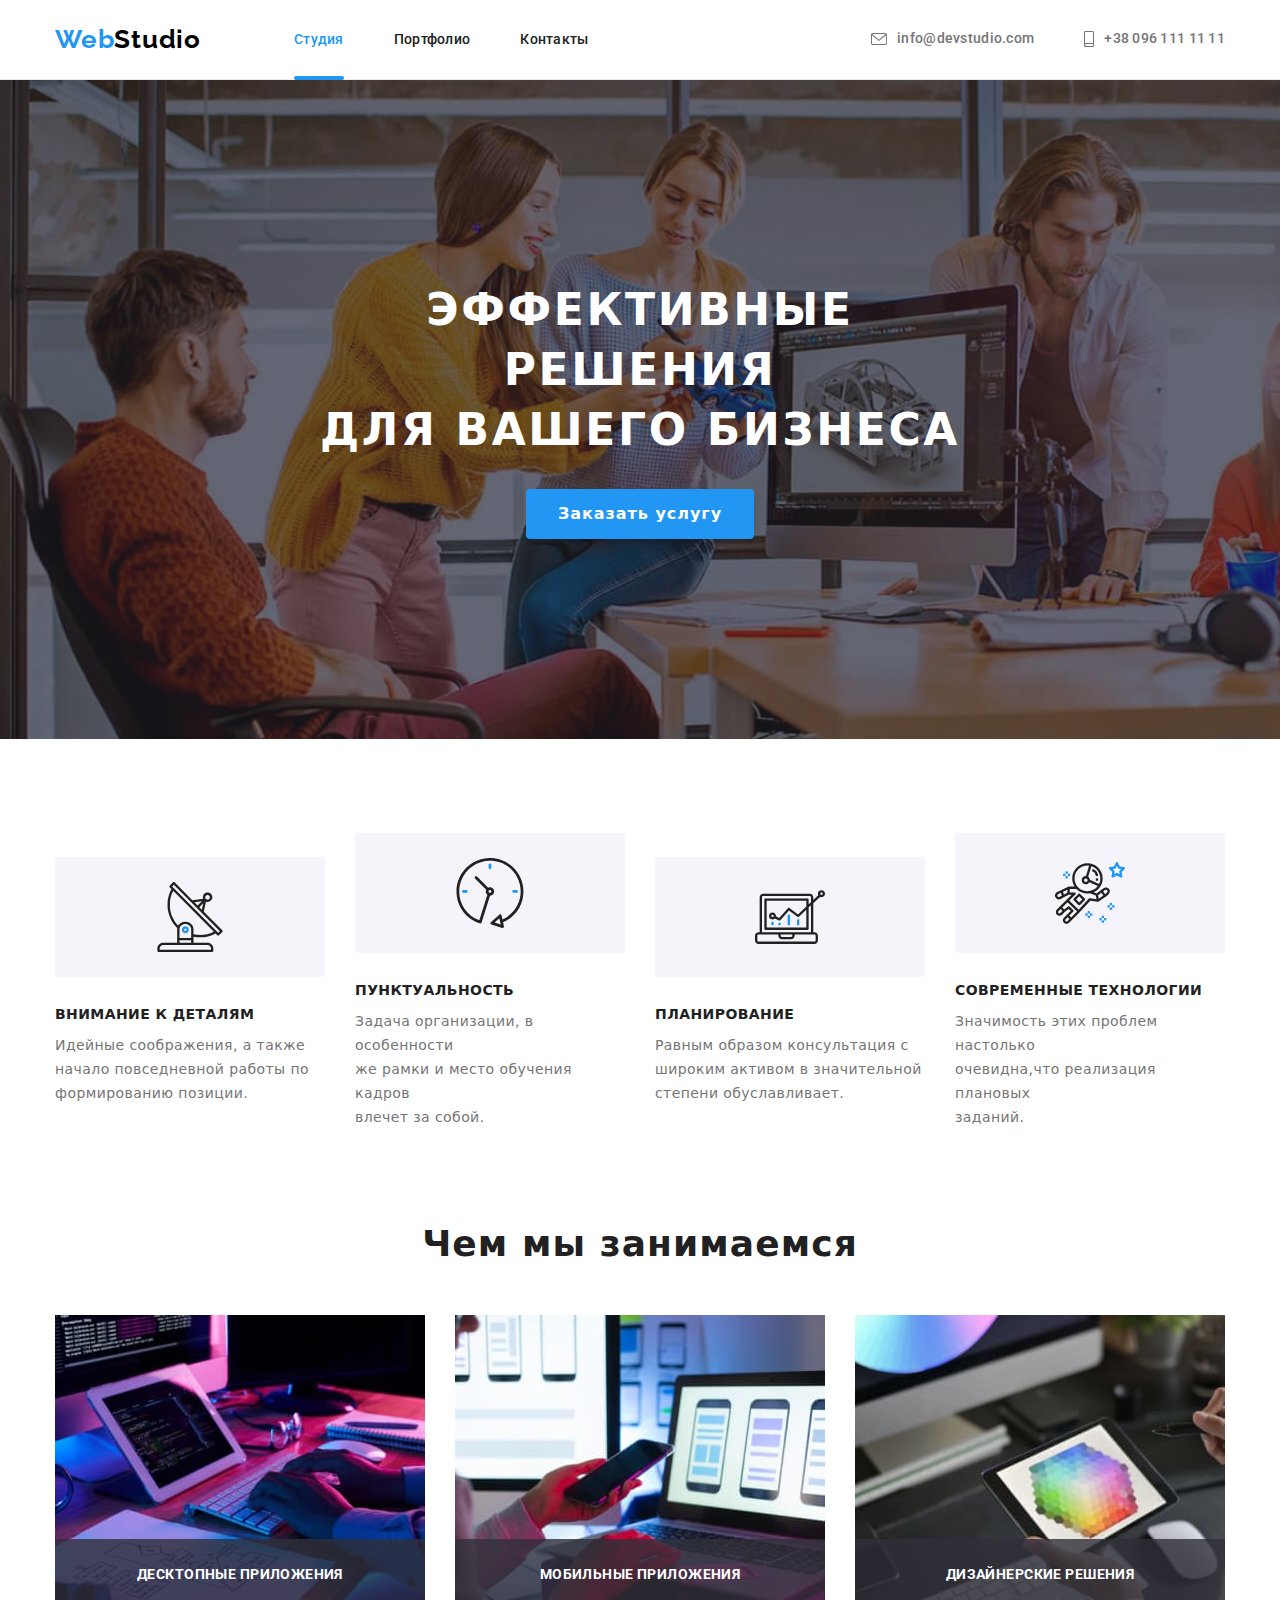
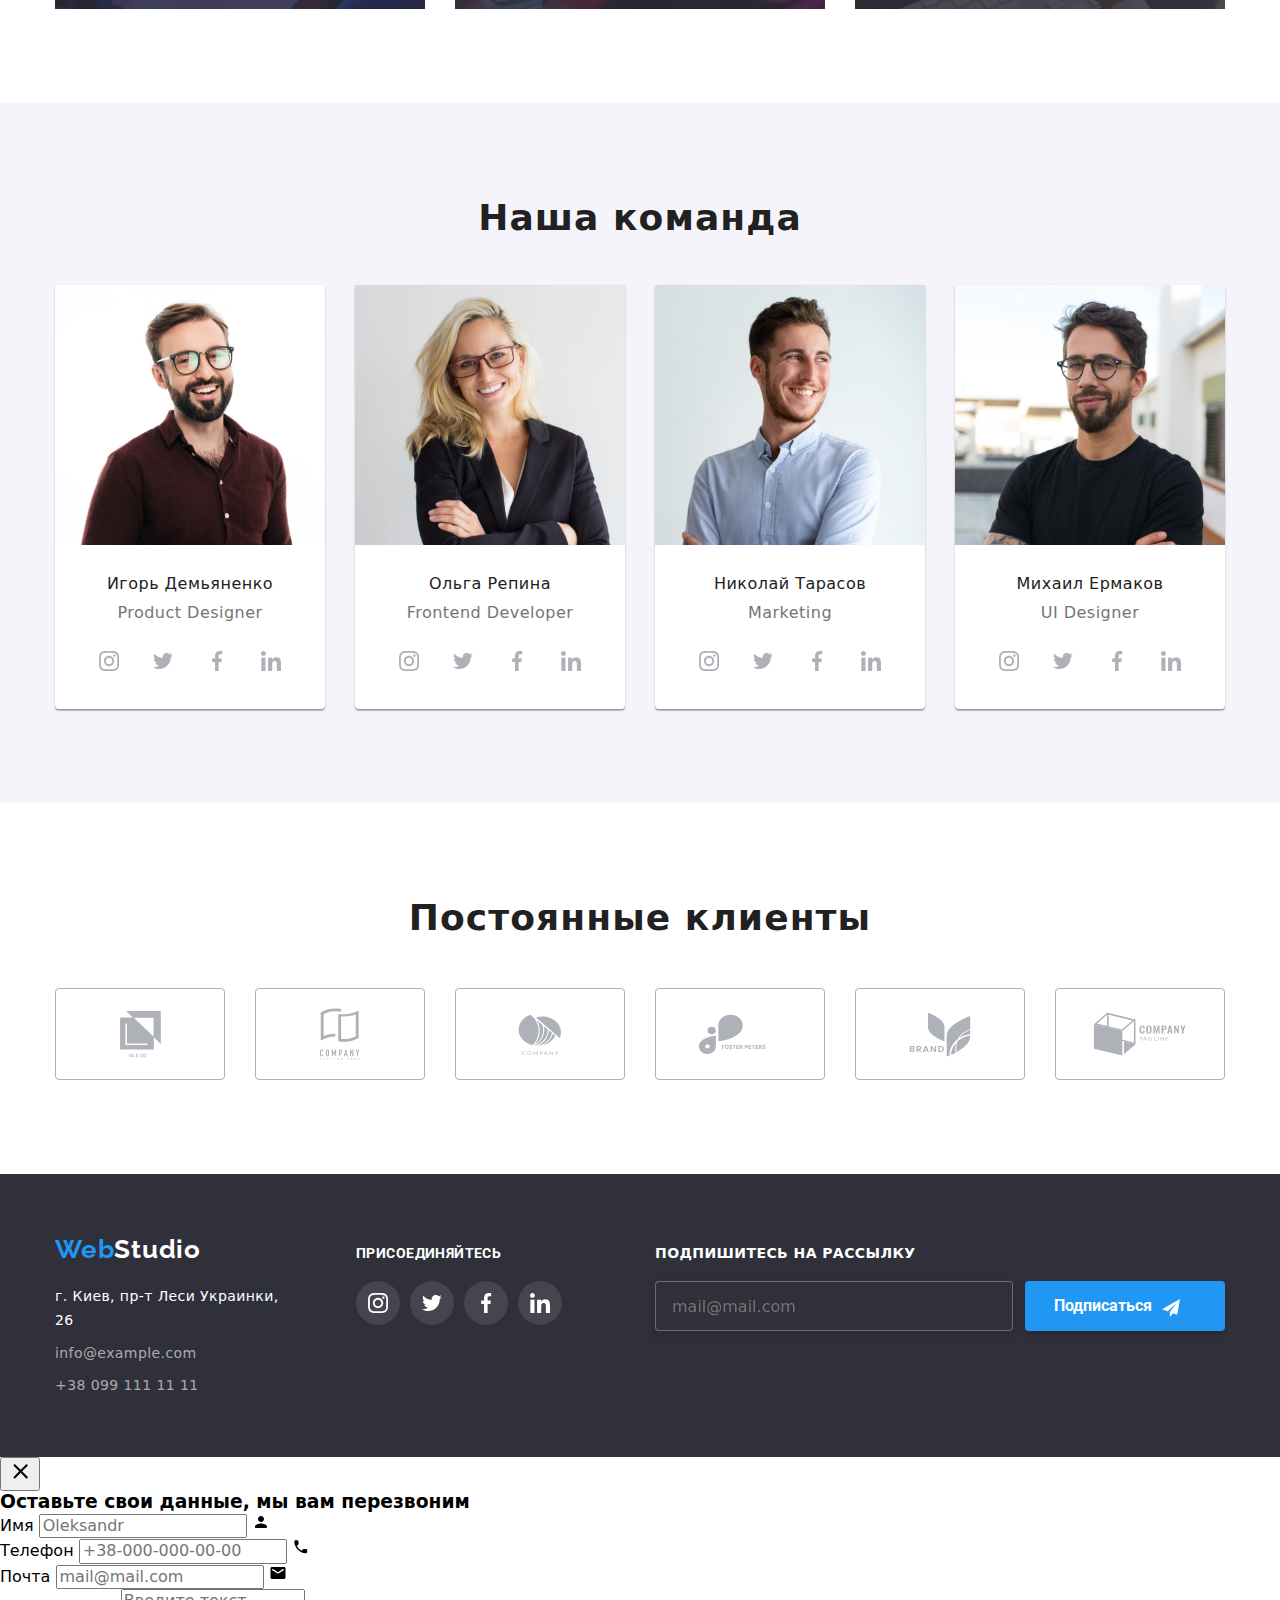
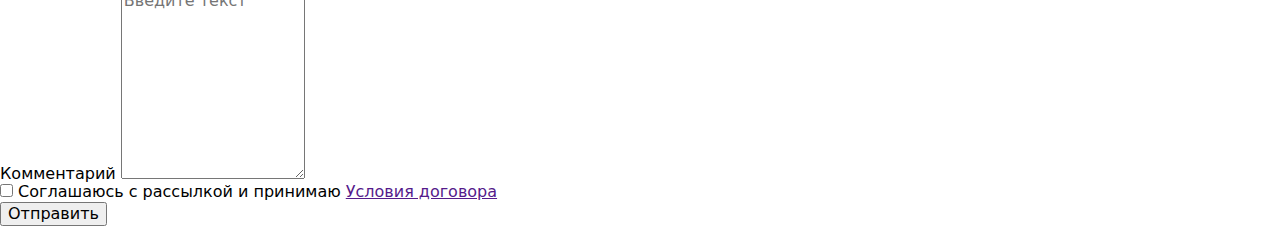
==== index.html @ 9348bffe "push-img-bg" ====
<!DOCTYPE html>
<html lang="ru">
  <head>
    <meta charset="UTF-8" />
    <meta http-equiv="X-UA-Compatible" content="IE=edge" />
    <meta name="viewport" content="width=device-width, initial-scale=1.0" />
    <title lang="en">WebStudio</title>
    <link rel="preconnect" href="https://fonts.gstatic.com" />
    <link
      href="https://fonts.googleapis.com/css2?family=Raleway:wght@700&family=Roboto:wght@400;500;700;900&display=swap"
      rel="stylesheet"
    />
    <link rel="stylesheet" href="./sass/base_style/_normalize.scss" />
    <link
      rel="stylesheet"
      href="https://cdnjs.cloudflare.com/ajax/libs/animate.css/4.1.1/animate.min.css"
    />
    <link rel="stylesheet" href="./css/main.css" />
  </head>
  <body>
    <!--Hader-->
    <header class="header">
      <div class="container header-container">
        <nav class="navigation-header">
          <a class="navigation-header__logo link" href="./" lang="en"
            ><span class="navigation-header__logo-type">Web</span>Studio</a
          >
          <ul class="menu list">
            <li class="menu__item">
              <a class="menu__link menu__link--curent menu__link--link" href="./index.html"
                >Студия</a
              >
            </li>
            <li class="menu__item">
              <a class="menu__link menu__link--link" href="./portfolio.html">Портфолио</a>
            </li>
            <li class="menu__item">
              <a class="menu__link menu__link--link" href="">Контакты</a>
            </li>
          </ul>
        </nav>
        <ul class="contacts-list-header list">
          <li class="contacts-list-header__item">
            <a class="contacts-list-header__mail link" href="mailto:info@devstudio.com">
              <svg class="contacts-list-header__icon-contact" width="16px" height="12px">
                <use href="../images/icons.svg#icon-mail"></use>
              </svg>
              info@devstudio.com</a
            >
          </li>
          <li class="contacts-list-header__item">
            <a class="contacts-list-header__phone-number link" href="tel:+380961111111">
              <svg class="contacts-list-header__icon-contact" width="10px" height="16px">
                <use href="../images/icons.svg#icon-smartphone"></use>
              </svg>
              +38 096 111 11 11</a
            >
          </li>
        </ul>
      </div>
    </header>
    <!--HeroSection-->
    <main>
      <section class="hero">
        <div class="hero-container">
          <h1 class="hero-title">
            Эффективные решения<br />
            для вашего бизнеса
          </h1>

          <button class="modal-btn" type="button" data-modal-open>Заказать услугу</button>
        </div>
      </section>
      <!--Advantages-->
      <section class="advantages">
        <div class="advantages-container">
          <h2 class="advantages-title--visually-hidden">Преимущества</h2>
          <ul class="advantages-list advantages-list--list-hidden">
            <li class="advantages-list__item">
              <div class="advantages-list__icon">
                <svg width="70px" height="70px">
                  <use href="./images/icons.svg#icon-antenna"></use>
                </svg>
              </div>
              <h3 class="advantages-list__title">Внимание к деталям</h3>
              <p class="advantages-list__text">
                Идейные соображения, а также<br />
                начало повседневной работы по<br />
                формированию позиции.
              </p>
            </li>
            <li class="advantages-list__item">
              <div class="advantages-list__icon">
                <svg width="70px" height="70px">
                  <use href="./images/icons.svg#icon-clock"></use>
                </svg>
              </div>
              <h3 class="advantages-list__title">Пунктуальность</h3>
              <p class="advantages-list__text">
                Задача организации, в особенности<br />
                же рамки и место обучения кадров<br />
                влечет за собой.
              </p>
            </li>
            <li class="advantages-list__item">
              <div class="advantages-list__icon">
                <svg width="70px" height="70px">
                  <use href="./images/icons.svg#icon-diagram"></use>
                </svg>
              </div>
              <h3 class="advantages-list__title">Планирование</h3>
              <p class="advantages-list__text">
                Равным образом консультация с<br />
                широким активом в значительной<br />
                степени обуславливает.
              </p>
            </li>
            <li class="advantages-list__item">
              <div class="advantages-list__icon">
                <svg width="70px" height="70px">
                  <use href="./images/icons.svg#icon-astronaut"></use>
                </svg>
              </div>
              <h3 class="advantages-list__title">Современные технологии</h3>
              <p class="advantages-list__text">
                Значимость этих проблем настолько<br />
                очевидна,что реализация плановых<br />
                заданий.
              </p>
            </li>
          </ul>
        </div>
      </section>
      <!--About As-->
      <section class="about-as">
        <div class="container-about-as">
          <h2 class="about-as-title">Чем мы занимаемся</h2>
          <ul class="about-as-list about-as-list--list">
            <li class="about-as-list__item">
              <article class="product">
                <img src="./images/about-as/pic1.jpg" alt="Верстка" width="370" height="294" />
                <div class="product__thumb">
                  <h3 class="products__actions-title">Десктопные приложения</h3>
                </div>
              </article>
            </li>
            <li class="about-as-list__item">
              <article class="product">
                <img src="./images/about-as/pic2.jpg" alt="Дизайн" width="370" height="294" />
                <div class="product__thumb">
                  <h3 class="products__actions-title">Мобильные приложения</h3>
                </div>
              </article>
            </li>
            <li class="about-as-list__item">
              <article class="product">
                <img src="./images/about-as/pic3.jpg" alt="Оформление" width="370" height="294" />
                <div class="product__thumb">
                  <h3 class="products__actions-title">Дизайнерские решения</h3>
                </div>
              </article>
            </li>
          </ul>
        </div>
      </section>
      <!--Our Team-->
      <section class="our-team">
        <div class="our-team-container">
          <h2 class="our-team-title">Наша команда</h2>
          <ul class="our-team-list our-team-list--list">
            <li class="our-team-list__item">
              <img src="./images/team/igor.jpg" alt="Игорь Демьяненко" width="270" height="260" />
              <div class="people">
                <h3 class="people__title">Игорь Демьяненко</h3>
                <p class="people__text" lang="en">Product Designer</p>
                <ul class="social-list social-list--list">
                  <li class="social-list__item">
                    <a href="" class="social-list__link social-list__link--link">
                      <svg class="social-list__icon" width="20px" height="20px">
                        <use href="./images/icons.svg#icon-instagram"></use>
                      </svg>
                    </a>
                  </li>
                  <li class="social-list__item">
                    <a href="" class="social-list__link social-list__link--link">
                      <svg class="social-list__icon" width="20px" height="20px">
                        <use href="./images/icons.svg#icon-twitter"></use>
                      </svg>
                    </a>
                  </li>
                  <li class="social-list__item">
                    <a href="" class="social-list__link social-list__link--link">
                      <svg class="social-list__icon" width="20px" height="20px">
                        <use href="./images/icons.svg#icon-facebook"></use>
                      </svg>
                    </a>
                  </li>
                  <li class="social-list__item">
                    <a href="" class="social-list__link social-list__link--link">
                      <svg class="social-list__icon" width="20px" height="20px">
                        <use href="./images/icons.svg#icon-linkedin"></use>
                      </svg>
                    </a>
                  </li>
                </ul>
              </div>
            </li>
            <li class="our-team-list__item">
              <img src="./images/team/olga.jpg" alt="Ольга Репина" width="270" height="260" />
              <div class="people">
                <h3 class="people__title">Ольга Репина</h3>
                <p class="people__text" lang="en">Frontend Developer</p>
                <ul class="social-list social-list--list">
                  <li class="social-list__item">
                    <a href="" class="social-list__link social-list--link">
                      <svg class="social-list__icon" width="20px" height="20px">
                        <use href="./images/icons.svg#icon-instagram"></use>
                      </svg>
                    </a>
                  </li>
                  <li class="social-list__item">
                    <a href="" class="social-list__link social-list--link">
                      <svg class="social-list__icon" width="20px" height="20px">
                        <use href="./images/icons.svg#icon-twitter"></use>
                      </svg>
                    </a>
                  </li>
                  <li class="social-list__item">
                    <a href="" class="social-list__link social-list--link">
                      <svg class="social-list__icon" width="20px" height="20px">
                        <use href="./images/icons.svg#icon-facebook"></use>
                      </svg>
                    </a>
                  </li>
                  <li class="social-list__item">
                    <a href="" class="social-list__link social-list--link">
                      <svg class="social-list__icon" width="20px" height="20px">
                        <use href="./images/icons.svg#icon-linkedin"></use>
                      </svg>
                    </a>
                  </li>
                </ul>
              </div>
            </li>
            <li class="our-team-list__item">
              <img src="./images/team/nikolaj.jpg" alt="Николай Тарасов" width="270" height="260" />
              <div class="people">
                <h3 class="people__title">Николай Тарасов</h3>
                <p class="people__text" lang="en">Marketing</p>
                <ul class="social-list social-list--list">
                  <li class="social-list__item">
                    <a href="" class="social-list__link social-list--link">
                      <svg class="social-list__icon" width="20px" height="20px">
                        <use href="./images/icons.svg#icon-instagram"></use>
                      </svg>
                    </a>
                  </li>
                  <li class="social-list__item">
                    <a href="" class="social-list__link social-list--link">
                      <svg class="social-list__icon" width="20px" height="20px">
                        <use href="./images/icons.svg#icon-twitter"></use>
                      </svg>
                    </a>
                  </li>
                  <li class="social-list__item">
                    <a href="" class="social-list__link social-list--link">
                      <svg class="social-list__icon" width="20px" height="20px">
                        <use href="./images/icons.svg#icon-facebook"></use>
                      </svg>
                    </a>
                  </li>
                  <li class="social-list__item">
                    <a href="" class="social-list__link social-list--link">
                      <svg class="social-list__icon" width="20px" height="20px">
                        <use href="./images/icons.svg#icon-linkedin"></use>
                      </svg>
                    </a>
                  </li>
                </ul>
              </div>
            </li>
            <li class="our-team-list__item">
              <img src="./images/team/mihail.jpg" alt="Михаил Ермаков" width="270" height="260" />
              <div class="people">
                <h3 class="people__title">Михаил Ермаков</h3>
                <p class="people__text" lang="en">UI Designer</p>
                <ul class="social-list social-list--list">
                  <li class="social-list__item">
                    <a href="" class="social-list__link social-list--link">
                      <svg class="social-list__icon" width="20px" height="20px">
                        <use href="./images/icons.svg#icon-instagram"></use>
                      </svg>
                    </a>
                  </li>
                  <li class="social-list__item">
                    <a href="" class="social-list__link social-list--link">
                      <svg class="social-list__icon" width="20px" height="20px">
                        <use href="./images/icons.svg#icon-twitter"></use>
                      </svg>
                    </a>
                  </li>
                  <li class="social-list__item">
                    <a href="" class="social-list__link social-list--link">
                      <svg class="social-list__icon" width="20px" height="20px">
                        <use href="./images/icons.svg#icon-facebook"></use>
                      </svg>
                    </a>
                  </li>
                  <li class="social-list__item">
                    <a href="" class="social-list__link social-list--link">
                      <svg class="social-list__icon" width="20px" height="20px">
                        <use href="./images/icons.svg#icon-linkedin"></use>
                      </svg>
                    </a>
                  </li>
                </ul>
              </div>
            </li>
          </ul>
        </div>
      </section>
      <!--OurPartners-->
      <section class="our-partners">
        <div class="our-partners-container">
          <h2 class="our-partners-title">Постоянные клиенты</h2>
          <ul class="our-partners-list our-partners-list--list">
            <li class="our-partners-list__item">
              <a href="" class="our-partners-list__link">
                <svg class="our-partners-list__icon-partners" width="41px" height="46.7px">
                  <use href="./images/icons.svg#icon-group"></use>
                </svg>
              </a>
            </li>
            <li class="our-partners-list__item">
              <a href="" class="our-partners-list__link">
                <svg class="icon-partners" width="40px" height="52px">
                  <use href="./images/icons.svg#icon-group-2"></use>
                </svg>
              </a>
            </li>
            <li class="our-partners-list__item">
              <a href="" class="our-partners-list__link">
                <svg class="icon-partners" width="43.46px" height="41.18px">
                  <use href="./images/icons.svg#icon-group-3"></use>
                </svg>
              </a>
            </li>
            <li class="our-partners-list__item">
              <a href="" class="our-partners-list__link">
                <svg class="icon-partners" width="84.44px" height="40.62px">
                  <use href="./images/icons.svg#icon-group-4"></use>
                </svg>
              </a>
            </li>
            <li class="our-partners-list__item">
              <a href="" class="our-partners-list__link">
                <svg class="icon-partners" width="62.54px" height="45.43px">
                  <use href="./images/icons.svg#icon-group-5"></use>
                </svg>
              </a>
            </li>
            <li class="our-partners-list__item">
              <a href="" class="our-partners-list__link">
                <svg class="icon-partners" width="93.79px" height="43.93px">
                  <use href="./images/icons.svg#icon-group-6"></use>
                </svg>
              </a>
            </li>
          </ul>
        </div>
      </section>
      <!--EndOurPartners-->
    </main>
    <!--Footer-->
    <footer class="footer">
      <div class="flex-footer container">
        <div class="footer-contacts__contacts">
          <h2 class="footer-contacts__contacts footer-contacts__contacts--visualyhidden">
            Контакты
          </h2>
          <a
            class="footer-contacts__logo-footer footer-contacts__logo-footer--link"
            href="./"
            lang="en"
            ><span class="footer-contacts__logo-type-footer">Web</span>Studio</a
          >
          <address>
            <ul class="address-list address-list--list">
              <li class="address-list__item">
                <a
                  class="address-list__link address-list__link--link"
                  href="https://goo.gl/maps/BbPh7oP68rW8EFUw8"
                  target="_blank"
                  rel="noopener noreferrer"
                  >г. Киев, пр-т Леси Украинки, 26</a
                >
              </li>
              <li class="address-list__item">
                <a
                  class="address-list__mail address-list__link--link"
                  href="mailto:info@example.com"
                  >info@example.com</a
                >
              </li>
              <li class="address-list__item">
                <a class="address-list__phone address-list__link--link" href="tel:+380991111111"
                  >+38 099 111 11 11</a
                >
              </li>
            </ul>
          </address>
        </div>
        <div class="footer-link">
          <h2 class="footer-title">присоединяйтесь</h2>
          <ul class="footer-social-list footer-social-list--list">
            <li class="footer-social-list__item">
              <a href="" class="footer-social-list__link address-list__link--link">
                <svg class="social-list-list__icon" width="20px" height="20px">
                  <use href="./images/icons.svg#icon-instagram"></use>
                </svg>
              </a>
            </li>
            <li class="footer-social-list__item">
              <a href="" class="footer-social-list__link address-list__link--link">
                <svg class="social-list-list__icon" width="20px" height="20px">
                  <use href="./images/icons.svg#icon-twitter"></use>
                </svg>
              </a>
            </li>
            <li class="footer-social-list__item">
              <a href="" class="footer-social-list__link address-list__link--link">
                <svg class="social-list-list__icon" width="20px" height="20px">
                  <use href="./images/icons.svg#icon-facebook"></use>
                </svg>
              </a>
            </li>
            <li class="footer-social-list__item">
              <a href="" class="footer-social-list__link address-list__link--link">
                <svg class="social-list-list__icon" width="20px" height="20px">
                  <use href="./images/icons.svg#icon-linkedin"></use>
                </svg>
              </a>
            </li>
          </ul>
        </div>
        <div class="footer-form">
          <h2 class="form-title">Подпишитесь на рассылку</h2>
          <form class="form js-subscribe-form" autocomplete="off">
            <input
              class="form__input-form"
              type="text"
              name="email"
              placeholder="mail@mail.com"
              required
            />
            <button class="form__form-btn" type="submit">
              Подписаться
              <span class="form__icon-form-btn">
                <svg width="18px" height="18px">
                  <use href="./images/icons.svg#icon-iconsend"></use>
                </svg>
              </span>
            </button>
          </form>
        </div>
      </div>
    </footer>
    <!-- backdrop -->
    <div class="backdrop backdrop--is-hidden" data-modal>
      <div class="modal-window">
        <button class="modal-window__button-close" data-modal-close>
          <svg width="24px" height="24px">
            <use href="./images/icons.svg#icon-close"></use>
          </svg>
        </button>
        <h3 class="modal-window__form-title">Оставьте свои данные, мы вам перезвоним</h3>
        <form class="modal-window-form js-modal-form" autocomplete="off">
          <div class="modal-window-form__field">
            <label for="name">Имя</label>
            <input
              class="modal-window-form__input"
              type="text"
              name="name"
              id="name"
              placeholder="Oleksandr"
              required
              minlength="2"
              autocomplete="none"
            />
            <span class="modal-window-form__svg">
              <svg width="18px" height="18px">
                <use href="./images/icons.svg#icon-person"></use>
              </svg>
            </span>
          </div>
          <div class="modal-window-form__field">
            <label for="tel">Телефон</label>
            <input
              class="modal-window-form__input"
              type="tel"
              name="tel"
              id="tel"
              placeholder="+38-000-000-00-00"
              required
              pattern="[0-9]{3}-[0-9]{3}-[0-9]{2}-[0-9]{2}"
              title="067-000-00-00"
              autocomplete="none"
            />
            <span class="modal-window-form__svg">
              <svg width="18px" height="18px">
                <use href="./images/icons.svg#icon-phone"></use>
              </svg>
            </span>
          </div>
          <div class="modal-window-form__field">
            <label for="mail">Почта</label>
            <input
              class="modal-window-form__input"
              type="email"
              name="mail"
              id="mail"
              placeholder="mail@mail.com"
              required
              autocomplete="none"
            />
            <span class="modal-window-form__svg">
              <svg width="18px" height="18px">
                <use href="./images/icons.svg#icon-email"></use>
              </svg>
            </span>
          </div>
          <div class="modal-window-form__field">
            <label for="comment">Комментарий</label>
            <textarea
              class="modal-window-form__text-area"
              name="comment"
              id="comment"
              rows="10"
              placeholder="Введите текст"
            ></textarea>
          </div>

          <div class="modal-window-form__accept">
            <label for="accept">
              <input
                class="modal-window-form__checkbox-input"
                type="checkbox"
                name="accept"
                value="accept"
                id="accept"
              />
              <span class="modal-window-form__checkbox-icon"></span>
              Соглашаюсь с рассылкой и принимаю
              <a class="modal-window-form__pdf modal-window-form__pdf--link" href=""
                >Условия договора</a
              >
            </label>
          </div>

          <button class="modal-window-form__btn" type="submit">Отправить</button>
        </form>
      </div>
    </div>
    <script src="./js/modal.js"></script>
    <script src="./js/js-subscribe-form.js"></script>
    <script src="./js/js-modal-form.js"></script>
  </body>
</html>
---- css/main.css ----
body {
  font-family: "Roboto", sans-serif;
}

.container {
  width: 1200px;
  margin: 0 auto;
  padding-left: 15px;
  padding-right: 15px;
}

.link {
  text-decoration: none;
}

.list {
  list-style: none;
}

.visually-hidden {
  position: absolute;
  width: 1px;
  height: 1px;
  margin: -1px;
  border: 0;
  padding: 0;
  white-space: nowrap;
  -webkit-clip-path: inset(100%);
          clip-path: inset(100%);
  clip: rect(0 0 0 0);
  overflow: hidden;
}

h1,
h2,
h3,
h4,
h5,
h6,
p {
  margin-top: 0;
  margin-bottom: 0;
}

ul,
ol {
  margin-top: 0;
  margin-bottom: 0;
  padding-left: 0;
}

img {
  display: block;
  max-width: 100%;
}

/*! modern-normalize v1.1.0 | MIT License | https://github.com/sindresorhus/modern-normalize */
/*
Document
========
*/
/**
Use a better box model (opinionated).
*/
*,
::before,
::after {
  -webkit-box-sizing: border-box;
          box-sizing: border-box;
}

/**
1. Correct the line height in all browsers.
2. Prevent adjustments of font size after orientation changes in iOS.
3. Use a more readable tab size (opinionated).
*/
html {
  line-height: 1.15;
  /* 1 */
  -webkit-text-size-adjust: 100%;
  /* 2 */
  -moz-tab-size: 4;
  /* 3 */
  -o-tab-size: 4;
     tab-size: 4;
  /* 3 */
}

/*
Sections
========
*/
/**
1. Remove the margin in all browsers.
2. Improve consistency of default fonts in all browsers. (https://github.com/sindresorhus/modern-normalize/issues/3)
*/
body {
  margin: 0;
  /* 1 */
  font-family: system-ui, -apple-system, "Segoe UI", Roboto, Helvetica, Arial, sans-serif, "Apple Color Emoji", "Segoe UI Emoji";
  /* 2 */
}

/*
Grouping content
================
*/
/**
1. Add the correct height in Firefox.
2. Correct the inheritance of border color in Firefox. (https://bugzilla.mozilla.org/show_bug.cgi?id=190655)
*/
hr {
  height: 0;
  /* 1 */
  color: inherit;
  /* 2 */
}

/*
Text-level semantics
====================
*/
/**
Add the correct text decoration in Chrome, Edge, and Safari.
*/
abbr[title] {
  -webkit-text-decoration: underline dotted;
          text-decoration: underline dotted;
}

/**
Add the correct font weight in Edge and Safari.
*/
b,
strong {
  font-weight: bolder;
}

/**
1. Improve consistency of default fonts in all browsers. (https://github.com/sindresorhus/modern-normalize/issues/3)
2. Correct the odd 'em' font sizing in all browsers.
*/
code,
kbd,
samp,
pre {
  font-family: ui-monospace, SFMono-Regular, Consolas, 'Liberation Mono', Menlo, monospace;
  /* 1 */
  font-size: 1em;
  /* 2 */
}

/**
Add the correct font size in all browsers.
*/
small {
  font-size: 80%;
}

/**
Prevent 'sub' and 'sup' elements from affecting the line height in all browsers.
*/
sub,
sup {
  font-size: 75%;
  line-height: 0;
  position: relative;
  vertical-align: baseline;
}

sub {
  bottom: -0.25em;
}

sup {
  top: -0.5em;
}

/*
Tabular data
============
*/
/**
1. Remove text indentation from table contents in Chrome and Safari. (https://bugs.chromium.org/p/chromium/issues/detail?id=999088, https://bugs.webkit.org/show_bug.cgi?id=201297)
2. Correct table border color inheritance in all Chrome and Safari. (https://bugs.chromium.org/p/chromium/issues/detail?id=935729, https://bugs.webkit.org/show_bug.cgi?id=195016)
*/
table {
  text-indent: 0;
  /* 1 */
  border-color: inherit;
  /* 2 */
}

/*
Forms
=====
*/
/**
1. Change the font styles in all browsers.
2. Remove the margin in Firefox and Safari.
*/
button,
input,
optgroup,
select,
textarea {
  font-family: inherit;
  /* 1 */
  font-size: 100%;
  /* 1 */
  line-height: 1.15;
  /* 1 */
  margin: 0;
  /* 2 */
}

/**
Remove the inheritance of text transform in Edge and Firefox.
*/
button,
select {
  text-transform: none;
}

/**
Correct the inability to style clickable types in iOS and Safari.
*/
button,
[type='button'],
[type='reset'],
[type='submit'] {
  -webkit-appearance: button;
}

/**
Remove the inner border and padding in Firefox.
*/
::-moz-focus-inner {
  border-style: none;
  padding: 0;
}

/**
Restore the focus styles unset by the previous rule.
*/
:-moz-focusring {
  outline: 1px dotted ButtonText;
}

/**
Remove the additional ':invalid' styles in Firefox.
See: https://github.com/mozilla/gecko-dev/blob/2f9eacd9d3d995c937b4251a5557d95d494c9be1/layout/style/res/forms.css#L728-L737
*/
:-moz-ui-invalid {
  box-shadow: none;
}

/**
Remove the padding so developers are not caught out when they zero out 'fieldset' elements in all browsers.
*/
legend {
  padding: 0;
}

/**
Add the correct vertical alignment in Chrome and Firefox.
*/
progress {
  vertical-align: baseline;
}

/**
Correct the cursor style of increment and decrement buttons in Safari.
*/
::-webkit-inner-spin-button,
::-webkit-outer-spin-button {
  height: auto;
}

/**
1. Correct the odd appearance in Chrome and Safari.
2. Correct the outline style in Safari.
*/
[type='search'] {
  -webkit-appearance: textfield;
  /* 1 */
  outline-offset: -2px;
  /* 2 */
}

/**
Remove the inner padding in Chrome and Safari on macOS.
*/
::-webkit-search-decoration {
  -webkit-appearance: none;
}

/**
1. Correct the inability to style clickable types in iOS and Safari.
2. Change font properties to 'inherit' in Safari.
*/
::-webkit-file-upload-button {
  -webkit-appearance: button;
  /* 1 */
  font: inherit;
  /* 2 */
}

/*
Interactive
===========
*/
/*
Add the correct display in Chrome and Safari.
*/
summary {
  display: list-item;
}

.header {
  padding-top: 24px;
  padding-bottom: 24px;
  background-color: #ffffff;
  border-bottom: 1px solid #ececec;
}

/*======BlockHeaderContainer=======*/
.header-container {
  display: -webkit-box;
  display: -ms-flexbox;
  display: flex;
}

.navigation-header {
  display: -webkit-box;
  display: -ms-flexbox;
  display: flex;
  -webkit-box-align: center;
      -ms-flex-align: center;
          align-items: center;
}

.navigation-header__logo {
  font-family: "Raleway", sans-serif;
  font-style: normal;
  font-weight: 700;
  font-size: 26px;
  line-height: 1.19;
  letter-spacing: 0.03em;
  color: #000000;
  margin-right: 93px;
}

.navigation-header__logo-type {
  font-family: "Raleway", sans-serif;
  font-style: normal;
  font-weight: 700;
  font-size: 26px;
  line-height: 1.19;
  letter-spacing: 0.03em;
  color: #2196f3;
}

.menu {
  display: -webkit-box;
  display: -ms-flexbox;
  display: flex;
  -webkit-box-align: center;
      -ms-flex-align: center;
          align-items: center;
}

.menu__item:not(:last-child) {
  margin-right: 50px;
}

.menu__link {
  font-family: "Roboto", sans-serif;
  font-weight: 500;
  font-size: 14px;
  line-height: 1.14;
  letter-spacing: 0.02em;
  position: relative;
  color: #212121;
  -webkit-transition-property: color;
  transition-property: color;
  -webkit-transition-duration: 250ms;
          transition-duration: 250ms;
  -webkit-transition-timing-function: cubic-bezier(0.4, 0, 0.2, 1);
          transition-timing-function: cubic-bezier(0.4, 0, 0.2, 1);
}

.menu__link--curent {
  color: #2196f3;
}

.menu__link--link {
  text-decoration: none;
}

.menu__link::after {
  content: '';
  display: block;
  position: absolute;
  width: 100%;
  height: 4px;
  bottom: -33px;
  background-color: #2196f3;
  border-radius: 2px;
  opacity: 0;
  -webkit-transition: 250ms cubic-bezier(0.4, 0, 0.2, 1);
  transition: 250ms cubic-bezier(0.4, 0, 0.2, 1);
}

.menu__link--curent::after {
  color: #2196f3;
  content: '';
  display: block;
  position: absolute;
  width: 100%;
  height: 4px;
  bottom: -33px;
  background-color: #2196f3;
  border-radius: 2px;
  opacity: 1;
  -webkit-transition: 250ms cubic-bezier(0.4, 0, 0.2, 1);
  transition: 250ms cubic-bezier(0.4, 0, 0.2, 1);
}

.menu__link:hover,
.menu__link:focus {
  color: #2196f3;
}

.menu__link:hover::after,
.menu__link:focus::after {
  color: #2196f3;
  opacity: 1;
}

.contacts-list-header {
  margin-left: auto;
  display: -webkit-box;
  display: -ms-flexbox;
  display: flex;
  -webkit-box-align: center;
      -ms-flex-align: center;
          align-items: center;
}

.contacts-list-header__item:not(:last-child) {
  margin-right: 50px;
}

.contacts-list-header__mail {
  font-family: "Roboto", sans-serif;
  font-weight: 500;
  font-size: 14px;
  line-height: 1.14;
  letter-spacing: 0.02em;
  color: #757575;
  display: -webkit-box;
  display: -ms-flexbox;
  display: flex;
  -webkit-box-align: center;
      -ms-flex-align: center;
          align-items: center;
  -webkit-transition-property: color;
  transition-property: color;
  -webkit-transition-duration: 250ms;
          transition-duration: 250ms;
  -webkit-transition-timing-function: cubic-bezier(0.4, 0, 0.2, 1);
          transition-timing-function: cubic-bezier(0.4, 0, 0.2, 1);
}

.contacts-list-header__mail:hover,
.contacts-list-header__mail:focus {
  color: #2196f3;
}

.contacts-list-header__phone-number {
  font-family: "Roboto", sans-serif;
  font-weight: 500;
  font-size: 14px;
  line-height: 1.14;
  letter-spacing: 0.02em;
  color: #757575;
  display: -webkit-box;
  display: -ms-flexbox;
  display: flex;
  -webkit-box-align: center;
      -ms-flex-align: center;
          align-items: center;
  -webkit-transition-property: color;
  transition-property: color;
  -webkit-transition-duration: 250ms;
          transition-duration: 250ms;
  -webkit-transition-timing-function: cubic-bezier(0.4, 0, 0.2, 1);
          transition-timing-function: cubic-bezier(0.4, 0, 0.2, 1);
}

.contacts-list-header__phone-number:hover,
.contacts-list-header__phone-number:focus {
  color: #2196f3;
}

.contacts-list-header__icon-contact {
  fill: currentColor;
  margin-right: 10px;
}

.hero {
  background-image: -webkit-gradient(linear, left top, left bottom, from(rgba(47, 48, 58, 0.4)), to(rgba(47, 48, 58, 0.4))), url("../images/bg-img/bg-img.jpg");
  background-image: linear-gradient(rgba(47, 48, 58, 0.4), rgba(47, 48, 58, 0.4)), url("../images/bg-img/bg-img.jpg");
  background-color: #c4c4c4;
  background-size: cover;
  padding-top: 200px;
  padding-bottom: 200px;
}

/*======NestedBlock=======*/
.hero-container {
  width: 1200px;
  margin: 0 auto;
  padding-left: 15px;
  padding-right: 15px;
}

/*======NestedBlock=======*/
.hero-title {
  font-weight: 900;
  font-size: 44px;
  line-height: 1.36;
  text-align: center;
  letter-spacing: 0.06em;
  text-transform: uppercase;
  color: #ffffff;
  margin: 0 auto;
  width: 696px;
  margin-bottom: 30px;
}

/*======NestedBlock=======*/
.modal-btn {
  -webkit-box-shadow: 0px 4px 4px rgba(0, 0, 0, 0.15);
          box-shadow: 0px 4px 4px rgba(0, 0, 0, 0.15);
  border-radius: 4px;
  height: 50px;
  padding: 10px 32px;
  margin-bottom: 200px;
  background-color: #2196f3;
  font-weight: 700;
  font-size: 16px;
  line-height: 1.87;
  letter-spacing: 0.06em;
  display: -webkit-box;
  display: -ms-flexbox;
  display: flex;
  -webkit-box-align: center;
      -ms-flex-align: center;
          align-items: center;
  text-align: center;
  margin: 0 auto;
  cursor: pointer;
  border: none;
  color: #ffffff;
}

/*=========AdvantagesBlock===============*/
.advantages {
  background-color: #ffffff;
  padding-top: 94px;
  padding-bottom: 94px;
}

.advantages-container {
  width: 1200px;
  margin: 0 auto;
  padding-left: 15px;
  padding-right: 15px;
  display: -webkit-box;
  display: -ms-flexbox;
  display: flex;
  -webkit-box-align: center;
      -ms-flex-align: center;
          align-items: center;
}

/*======NestedBlock=======*/
.advantages-title--visually-hidden {
  position: absolute;
  width: 1px;
  height: 1px;
  margin: -1px;
  border: 0;
  padding: 0;
  white-space: nowrap;
  -webkit-clip-path: inset(100%);
          clip-path: inset(100%);
  clip: rect(0 0 0 0);
  overflow: hidden;
}

/*======NestedBlock=======*/
.advantages-list {
  display: -webkit-box;
  display: -ms-flexbox;
  display: flex;
  -webkit-box-align: center;
      -ms-flex-align: center;
          align-items: center;
}

.advantages-list--list-hidden {
  list-style: none;
}

.advantages-list__item {
  width: 270px;
  -ms-flex-preferred-size: calc((100% - 120px) / 4);
      flex-basis: calc((100% - 120px) / 4);
}

.advantages-list__item:not(:last-child) {
  margin-right: 30px;
}

.advantages-list__icon {
  display: -webkit-box;
  display: -ms-flexbox;
  display: flex;
  -webkit-box-align: center;
      -ms-flex-align: center;
          align-items: center;
  -webkit-box-pack: center;
      -ms-flex-pack: center;
          justify-content: center;
  width: 270px;
  height: 120px;
  background: #f5f4fa;
  border-radius: 4px;
  margin-bottom: 30px;
}

.advantages-list__title {
  font-weight: 700;
  font-size: 14px;
  line-height: 1.14;
  letter-spacing: 0.03em;
  text-transform: uppercase;
  color: #212121;
  padding-bottom: 10px;
}

.advantages-list__text {
  font-weight: 400;
  font-size: 14px;
  line-height: 24px;
  letter-spacing: 0.03em;
  color: #757575;
}

.about-as {
  background-color: #ffffff;
  padding-bottom: 94px;
}

.container-about-as {
  width: 1200px;
  margin: 0 auto;
  padding-left: 15px;
  padding-right: 15px;
}

.about-as-title {
  font-weight: 700;
  font-size: 36px;
  line-height: 1.16;
  text-align: center;
  letter-spacing: 0.03em;
  color: #212121;
  margin-bottom: 50px;
}

.about-as-list {
  display: -webkit-box;
  display: -ms-flexbox;
  display: flex;
  -webkit-box-align: center;
      -ms-flex-align: center;
          align-items: center;
}

.about-as-list--list {
  list-style: none;
}

.about-as-list__item:not(:last-child) {
  margin-right: 30px;
}

.product {
  display: -webkit-box;
  display: -ms-flexbox;
  display: flex;
  position: relative;
}

.product__thumb {
  width: 370px;
  height: 70px;
  bottom: 0;
  background: rgba(47, 48, 58, 0.8);
  display: -webkit-box;
  display: -ms-flexbox;
  display: flex;
  -webkit-box-align: center;
      -ms-flex-align: center;
          align-items: center;
  -webkit-box-pack: center;
      -ms-flex-pack: center;
          justify-content: center;
  margin: 0 auto;
  text-align: center;
  position: absolute;
}

.products__actions-title {
  font-family: "Roboto", sans-serif;
  font-style: normal;
  font-weight: 700;
  font-size: 14px;
  line-height: 16px;
  text-align: center;
  letter-spacing: 0.03em;
  text-transform: uppercase;
  color: #ffffff;
}

.our-team {
  background-color: #f5f4fa;
  padding-top: 94px;
  padding-bottom: 94px;
}

.our-team-container {
  width: 1200px;
  margin: 0 auto;
  padding-left: 15px;
  padding-right: 15px;
}

.our-team-title {
  font-weight: 700;
  font-size: 36px;
  line-height: 1.16;
  text-align: center;
  letter-spacing: 0.03em;
  color: #212121;
  margin-bottom: 46px;
}

.our-team-list {
  display: -webkit-box;
  display: -ms-flexbox;
  display: flex;
  -webkit-box-align: center;
      -ms-flex-align: center;
          align-items: center;
  -ms-flex-wrap: wrap;
      flex-wrap: wrap;
  margin-top: -30px;
  margin-left: -30px;
}

.our-team-list--list {
  list-style: none;
}

.our-team-list__item {
  margin-top: 30px;
  margin-left: 30px;
  background: #ffffff;
  -webkit-box-shadow: 0px 1px 3px rgba(0, 0, 0, 0.12), 0px 1px 1px rgba(0, 0, 0, 0.14), 0px 2px 1px rgba(0, 0, 0, 0.2);
          box-shadow: 0px 1px 3px rgba(0, 0, 0, 0.12), 0px 1px 1px rgba(0, 0, 0, 0.14), 0px 2px 1px rgba(0, 0, 0, 0.2);
  border-radius: 0px 0px 4px 4px;
}

.people {
  padding-top: 30px;
  padding-bottom: 26px;
  padding-right: 32px;
  padding-left: 32px;
}

.people__title {
  font-weight: 500;
  font-size: 16px;
  line-height: 1.18;
  text-align: center;
  letter-spacing: 0.03em;
  margin-bottom: 10px;
  color: #212121;
}

.people__text {
  font-weight: 400;
  font-size: 16px;
  line-height: 1.18;
  text-align: center;
  letter-spacing: 0.03em;
  color: #757575;
  margin-bottom: 16px;
}

.social-list {
  display: -webkit-box;
  display: -ms-flexbox;
  display: flex;
  -webkit-box-align: center;
      -ms-flex-align: center;
          align-items: center;
  -webkit-box-pack: justify;
      -ms-flex-pack: justify;
          justify-content: space-between;
}

.social-list--list {
  list-style: none;
}

.social-list__link {
  display: -webkit-box;
  display: -ms-flexbox;
  display: flex;
  -webkit-box-align: center;
      -ms-flex-align: center;
          align-items: center;
  -webkit-box-pack: center;
      -ms-flex-pack: center;
          justify-content: center;
  width: 44px;
  height: 44px;
  border-radius: 50%;
  fill: #afb1b8;
  -webkit-transition-property: fill, background-color;
  transition-property: fill, background-color;
  -webkit-transition-duration: 250ms;
          transition-duration: 250ms;
  -webkit-transition-timing-function: cubic-bezier(0.4, 0, 0.2, 1);
          transition-timing-function: cubic-bezier(0.4, 0, 0.2, 1);
}

.social-list__link--link {
  list-style: none;
}

.social-list__link:hover,
.social-list__link:focus {
  background-color: #2196f3;
  fill: #ffffff;
}

.our-partners {
  background-color: #ffffff;
  padding-top: 94px;
  padding-bottom: 94px;
}

.our-partners-container {
  width: 1200px;
  margin: 0 auto;
  padding-left: 15px;
  padding-right: 15px;
}

.our-partners-title {
  font-weight: 700;
  font-size: 36px;
  line-height: 1.16;
  text-align: center;
  letter-spacing: 0.03em;
  color: #212121;
  margin-bottom: 50px;
}

.our-partners-list {
  fill: #afb1b8;
  display: -webkit-box;
  display: -ms-flexbox;
  display: flex;
  -webkit-box-align: center;
      -ms-flex-align: center;
          align-items: center;
}

.our-partners-list--list {
  list-style: none;
}

.our-partners-list__item:not(:last-child) {
  margin-right: 30px;
}

.our-partners-list__link {
  display: -webkit-box;
  display: -ms-flexbox;
  display: flex;
  -webkit-box-align: center;
      -ms-flex-align: center;
          align-items: center;
  -webkit-box-pack: center;
      -ms-flex-pack: center;
          justify-content: center;
  display: flex;
  width: 170px;
  height: 92px;
  left: 215px;
  top: 2493px;
  fill: #afb1b8;
  border: 1px solid #afb1b8;
  -webkit-box-sizing: border-box;
          box-sizing: border-box;
  border-radius: 4px;
  display: flex;
  align-items: center;
  -webkit-transition-property: fill, border;
  transition-property: fill, border;
  -webkit-transition-duration: 250ms;
          transition-duration: 250ms;
  -webkit-transition-timing-function: cubic-bezier(0.4, 0, 0.2, 1);
          transition-timing-function: cubic-bezier(0.4, 0, 0.2, 1);
}

.our-partners-list__link:hover,
.our-partners-list__link:focus {
  fill: #2196f3;
  border: 1px solid #2196f3;
}

.our-partners-list__icon-partners {
  display: -webkit-box;
  display: -ms-flexbox;
  display: flex;
  -webkit-box-align: center;
      -ms-flex-align: center;
          align-items: center;
}

.footer {
  background-color: #2f303a;
  padding-bottom: 60px;
  padding-top: 60px;
}

.flex-footer {
  display: -webkit-box;
  display: -ms-flexbox;
  display: flex;
  -webkit-box-align: baseline;
      -ms-flex-align: baseline;
          align-items: baseline;
  width: 1200px;
  margin: 0 auto;
  padding-left: 15px;
  padding-right: 15px;
}

/*======BlockAddress========*/
.address-list {
  display: -webkit-box;
  display: -ms-flexbox;
  display: flex;
  -webkit-box-orient: vertical;
  -webkit-box-direction: normal;
      -ms-flex-direction: column;
          flex-direction: column;
}

.address-list--list {
  list-style: none;
}

.address-list__item:not(:last-child) {
  margin-bottom: 9px;
}

.address-list__link {
  font-style: normal;
  font-weight: 400;
  font-size: 14px;
  line-height: 1.71;
  letter-spacing: 0.03em;
  color: #ffffff;
  -webkit-transition-property: color;
  transition-property: color;
  -webkit-transition-duration: 250ms;
          transition-duration: 250ms;
  -webkit-transition-timing-function: cubic-bezier(0.4, 0, 0.2, 1);
          transition-timing-function: cubic-bezier(0.4, 0, 0.2, 1);
}

.address-list__link--link {
  text-decoration: none;
}

.address-list__mail {
  font-style: normal;
  font-weight: 400;
  font-size: 14px;
  line-height: 1.71;
  letter-spacing: 0.03em;
  color: rgba(255, 255, 255, 0.6);
  -webkit-transition-property: color;
  transition-property: color;
  -webkit-transition-duration: 250ms;
          transition-duration: 250ms;
  -webkit-transition-timing-function: cubic-bezier(0.4, 0, 0.2, 1);
          transition-timing-function: cubic-bezier(0.4, 0, 0.2, 1);
}

.address-list__phone {
  font-style: normal;
  font-weight: 400;
  font-size: 14px;
  line-height: 21.714px;
  letter-spacing: 0.03em;
  color: rgba(255, 255, 255, 0.6);
  -webkit-transition-property: color;
  transition-property: color;
  -webkit-transition-duration: 250ms;
          transition-duration: 250ms;
  -webkit-transition-timing-function: cubic-bezier(0.4, 0, 0.2, 1);
          transition-timing-function: cubic-bezier(0.4, 0, 0.2, 1);
}

.address-list__link:hover,
.address-list__link:focus {
  color: rgba(255, 255, 255, 0.6);
}

.address-list__mail:hover,
.address-list__mail:focus,
.address-list__phone:hover,
.address-list__phone:focus {
  color: #ffffff;
}

.footer-contacts__contacts {
  margin-right: 70px;
}

.footer-contacts__contacts--visualyhidden {
  position: absolute;
  width: 1px;
  height: 1px;
  margin: -1px;
  border: 0;
  padding: 0;
  white-space: nowrap;
  -webkit-clip-path: inset(100%);
          clip-path: inset(100%);
  clip: rect(0 0 0 0);
  overflow: hidden;
}

.footer-contacts__logo-footer {
  font-family: "Raleway", sans-serif;
  font-style: normal;
  font-weight: 700;
  font-size: 26px;
  line-height: 1.19;
  letter-spacing: 0.03em;
  color: #ffffff;
  display: block;
  -webkit-box-align: center;
      -ms-flex-align: center;
          align-items: center;
  margin-bottom: 20px;
}

.footer-contacts__logo-type-footer {
  font-family: "Raleway", sans-serif;
  font-style: normal;
  font-weight: 700;
  font-size: 26px;
  line-height: 1.19;
  letter-spacing: 0.03em;
  color: #2196f3;
}

.footer-contacts__logo-footer--link {
  text-decoration: none;
}

/*========BlockSocialLink===========*/
.footer-link {
  margin-right: 93px;
}

.footer-title {
  width: 145px;
  height: 16px;
  font-family: "Roboto", sans-serif;
  font-style: normal;
  font-weight: 700;
  font-size: 14px;
  line-height: 16px;
  letter-spacing: 0.03em;
  text-transform: uppercase;
  text-align: center;
  margin-bottom: 20px;
  color: #ffffff;
  display: block;
}

.footer-social-list {
  display: -webkit-box;
  display: -ms-flexbox;
  display: flex;
  -webkit-box-align: center;
      -ms-flex-align: center;
          align-items: center;
}

.footer-social-list--list {
  list-style: none;
}

.footer-social-list__item {
  display: -webkit-box;
  display: -ms-flexbox;
  display: flex;
}

.footer-social-list__item:not(:last-child) {
  margin-right: 10px;
}

.footer-social-list__link {
  display: -webkit-box;
  display: -ms-flexbox;
  display: flex;
  -webkit-box-align: center;
      -ms-flex-align: center;
          align-items: center;
  -webkit-box-pack: center;
      -ms-flex-pack: center;
          justify-content: center;
  width: 44px;
  height: 44px;
  border-radius: 50%;
  background: rgba(255, 255, 255, 0.1);
  fill: #ffffff;
  -webkit-transition-property: background-color;
  transition-property: background-color;
  -webkit-transition-duration: 250ms;
          transition-duration: 250ms;
  -webkit-transition-timing-function: cubic-bezier(0.4, 0, 0.2, 1);
          transition-timing-function: cubic-bezier(0.4, 0, 0.2, 1);
}

.footer-social-list__link:hover,
.footer-social-list__link:focus {
  background-color: #2196f3;
}

/*=======BlockForm=========*/
.form-title {
  margin-bottom: 20px;
  display: block;
  font-family: var(--main-font);
  font-style: normal;
  font-weight: 700;
  font-size: 14px;
  line-height: 16px;
  letter-spacing: 0.03em;
  text-transform: uppercase;
  color: #ffffff;
}

.form {
  display: -webkit-box;
  display: -ms-flexbox;
  display: flex;
  -webkit-box-align: center;
      -ms-flex-align: center;
          align-items: center;
  -webkit-box-pack: center;
      -ms-flex-pack: center;
          justify-content: center;
}

.form__input-form {
  width: 358px;
  height: 50px;
  left: 815px;
  top: 2787px;
  padding-left: 16px;
  padding-top: 15px;
  padding-bottom: 15px;
  margin-right: 12px;
  background: #2f303a;
  color: #ffffff;
  border: 1px solid rgba(255, 255, 255, 0.3);
  -webkit-box-sizing: border-box;
          box-sizing: border-box;
  -webkit-filter: drop-shadow(0px 4px 4px rgba(0, 0, 0, 0.15));
          filter: drop-shadow(0px 4px 4px rgba(0, 0, 0, 0.15));
  border-radius: 4px;
}

.form__form-btn {
  width: 200px;
  height: 50px;
  display: -webkit-box;
  display: -ms-flexbox;
  display: flex;
  -webkit-box-align: center;
      -ms-flex-align: center;
          align-items: center;
  cursor: pointer;
  border: none;
  font-family: "Roboto", sans-serif;
  font-style: normal;
  font-weight: 700;
  font-size: 16px;
  line-height: 30px;
  padding-left: 29px;
  color: #ffffff;
  background: #2196f3;
  -webkit-box-shadow: 0px 4px 4px rgba(0, 0, 0, 0.15);
          box-shadow: 0px 4px 4px rgba(0, 0, 0, 0.15);
  border-radius: 4px;
}

.form__icon-form-btn {
  height: 18px;
  width: 18px;
  margin-left: 10px;
}

/*-----------------Portfolio----------------------*/
.main-container-portfolio {
  padding-bottom: 94px;
  padding-top: 94px;
}

.container-portfolio {
  width: 1200px;
  margin: 0 auto;
  padding-left: 15px;
  padding-right: 15px;
}

.portfolio-title--visually-hidden {
  position: absolute;
  width: 1px;
  height: 1px;
  margin: -1px;
  border: 0;
  padding: 0;
  white-space: nowrap;
  -webkit-clip-path: inset(100%);
          clip-path: inset(100%);
  clip: rect(0 0 0 0);
  overflow: hidden;
}

/*=======BlockButton=======*/
.porfolio-list {
  display: -webkit-box;
  display: -ms-flexbox;
  display: flex;
  -webkit-box-pack: center;
      -ms-flex-pack: center;
          justify-content: center;
  -webkit-box-align: center;
      -ms-flex-align: center;
          align-items: center;
  margin-bottom: 50px;
}

.porfolio-list--list {
  list-style: none;
}

.portfolio-list__btn-item:not(:last-child) {
  margin-right: 8px;
}

.portfolio-list__btn {
  background: #f5f4fa;
  font-weight: 500;
  font-size: 16px;
  line-height: 1.62;
  text-align: center;
  letter-spacing: 0.03em;
  cursor: pointer;
  color: #212121;
  border: none;
  background: #f5f4fa;
  border-radius: 4px;
  padding: 6px 22px;
  -webkit-transition-property: color, background-color, -webkit-box-shadow;
  transition-property: color, background-color, -webkit-box-shadow;
  transition-property: color, background-color, box-shadow;
  transition-property: color, background-color, box-shadow, -webkit-box-shadow;
  -webkit-transition-duration: 250ms;
          transition-duration: 250ms;
  -webkit-transition-timing-function: cubic-bezier(0.4, 0, 0.2, 1);
          transition-timing-function: cubic-bezier(0.4, 0, 0.2, 1);
}

.portfolio-list__btn:hover,
.portfolio-list__btn:focus {
  background-color: #2196f3;
  color: #ffffff;
  -webkit-box-shadow: 0px 3px 1px rgba(0, 0, 0, 0.1), 0px 1px 2px rgba(0, 0, 0, 0.08), 0px 2px 2px rgba(0, 0, 0, 0.12);
          box-shadow: 0px 3px 1px rgba(0, 0, 0, 0.1), 0px 1px 2px rgba(0, 0, 0, 0.08), 0px 2px 2px rgba(0, 0, 0, 0.12);
  border-radius: 4px;
}

.portfolio-list__btn--curent {
  background-color: #2196f3;
  color: #ffffff;
}

/*=======BlockProject==========*/
.portfolio-projects {
  display: -webkit-box;
  display: -ms-flexbox;
  display: flex;
  -ms-flex-wrap: wrap;
      flex-wrap: wrap;
  margin-top: -30px;
  margin-left: -30px;
}

.portfolio-projects--link {
  list-style: none;
}

.portfolio-projects__item-card {
  background: #ffffff;
  margin-top: 30px;
  margin-left: 30px;
  -webkit-transition-property: -webkit-box-shadow;
  transition-property: -webkit-box-shadow;
  transition-property: box-shadow;
  transition-property: box-shadow, -webkit-box-shadow;
  -webkit-transition-duration: 250ms;
          transition-duration: 250ms;
  -webkit-transition-timing-function: cubic-bezier(0.4, 0, 0.2, 1);
          transition-timing-function: cubic-bezier(0.4, 0, 0.2, 1);
}

.portfolio-projects-product {
  display: -webkit-box;
  display: -ms-flexbox;
  display: flex;
}

.portfolio-projects__link-overlay--link {
  text-decoration: none;
}

.portfolio-projects__link-overlay:hover,
.portfolio-projects__link-overlay:focus {
  -webkit-box-shadow: 0px 1px 1px rgba(0, 0, 0, 0.12), 0px 4px 4px rgba(0, 0, 0, 0.06), 1px 4px 6px rgba(0, 0, 0, 0.16);
          box-shadow: 0px 1px 1px rgba(0, 0, 0, 0.12), 0px 4px 4px rgba(0, 0, 0, 0.06), 1px 4px 6px rgba(0, 0, 0, 0.16);
}

.portfolio-projects__thumb {
  position: relative;
  overflow: hidden;
}

.portfolio-projects__card {
  border: 1px solid #e5e5e5;
  border-top: none;
  padding: 24px 20px;
}

.portfolio-projects__thumb-text {
  display: -webkit-box;
  display: -ms-flexbox;
  display: flex;
  -webkit-box-align: center;
      -ms-flex-align: center;
          align-items: center;
  -webkit-box-pack: center;
      -ms-flex-pack: center;
          justify-content: center;
  position: absolute;
  padding: 64px 24px;
  font-family: var(--main-font);
  font-style: normal;
  font-weight: 400;
  font-size: 18px;
  line-height: 28px;
  letter-spacing: 0.03em;
  color: #ffffff;
  background: rgba(33, 150, 243, 0.9);
  -webkit-transform: translateY(0);
          transform: translateY(0);
  -webkit-transition: -webkit-transform 250ms cubic-bezier(0.4, 0, 0.2, 1);
  transition: -webkit-transform 250ms cubic-bezier(0.4, 0, 0.2, 1);
  transition: transform 250ms cubic-bezier(0.4, 0, 0.2, 1);
  transition: transform 250ms cubic-bezier(0.4, 0, 0.2, 1), -webkit-transform 250ms cubic-bezier(0.4, 0, 0.2, 1);
}

.portfolio-projects__title-item {
  font-family: "Roboto", sans-serif;
  font-weight: 700;
  font-size: 18px;
  line-height: 2;
  letter-spacing: 0.06em;
  color: #212121;
}

.portfolio-projects__text {
  font-weight: 400;
  font-size: 16px;
  line-height: 1.87;
  letter-spacing: 0.03em;
  color: #757575;
}

.portfolio-projects__link-overlay:hover,
.portfolio-projects__link-overlay:focus {
  -webkit-transition-property: -webkit-box-shadow;
  transition-property: -webkit-box-shadow;
  transition-property: box-shadow;
  transition-property: box-shadow, -webkit-box-shadow;
  -webkit-transition-duration: 250ms;
          transition-duration: 250ms;
  -webkit-transition-timing-function: cubic-bezier(0.4, 0, 0.2, 1);
          transition-timing-function: cubic-bezier(0.4, 0, 0.2, 1);
}

.portfolio-projects__link-overlay:hover .portfolio-projects__thumb-text,
.portfolio-projects__link-overlay:focus .portfolio-projects__thumb-text {
  -webkit-transform: translateY(-100%);
          transform: translateY(-100%);
  -webkit-transition: -webkit-transform 250ms cubic-bezier(0.4, 0, 0.2, 1);
  transition: -webkit-transform 250ms cubic-bezier(0.4, 0, 0.2, 1);
  transition: transform 250ms cubic-bezier(0.4, 0, 0.2, 1);
  transition: transform 250ms cubic-bezier(0.4, 0, 0.2, 1), -webkit-transform 250ms cubic-bezier(0.4, 0, 0.2, 1);
}
/*# sourceMappingURL=main.css.map */
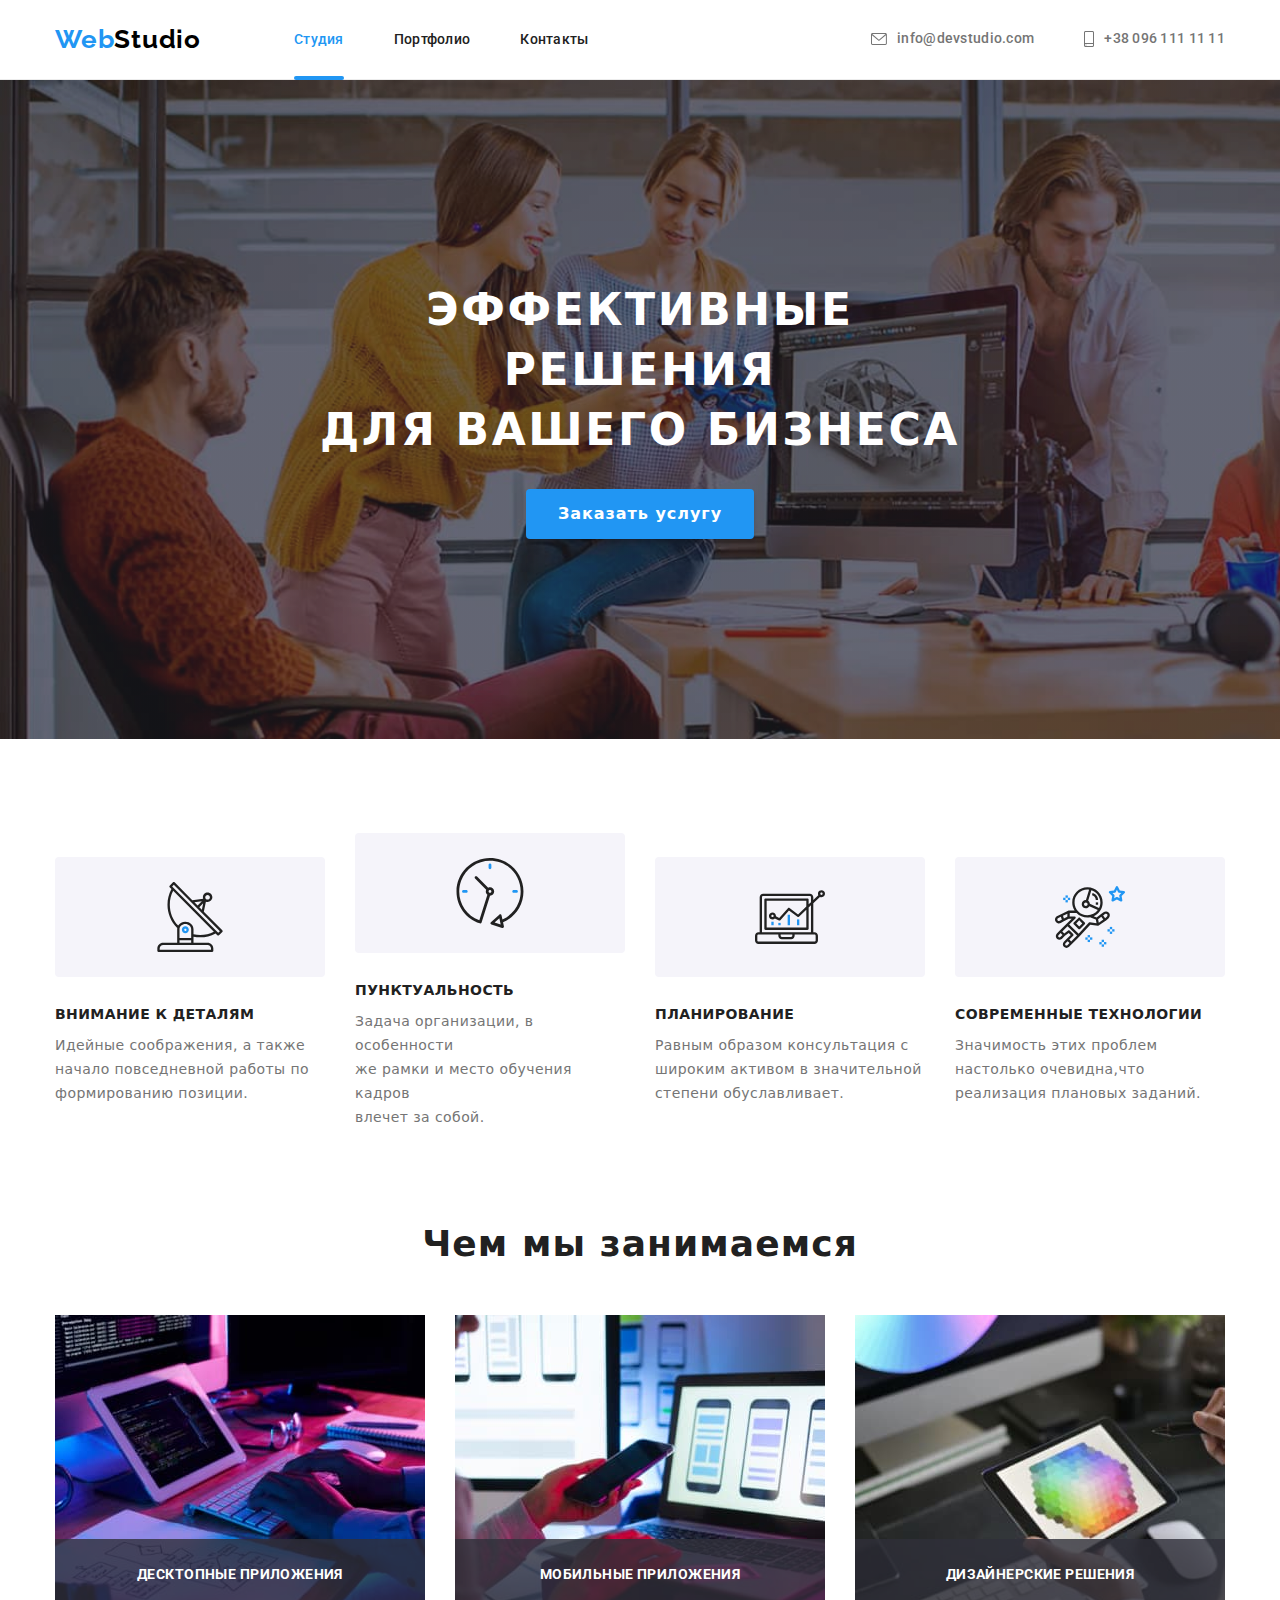
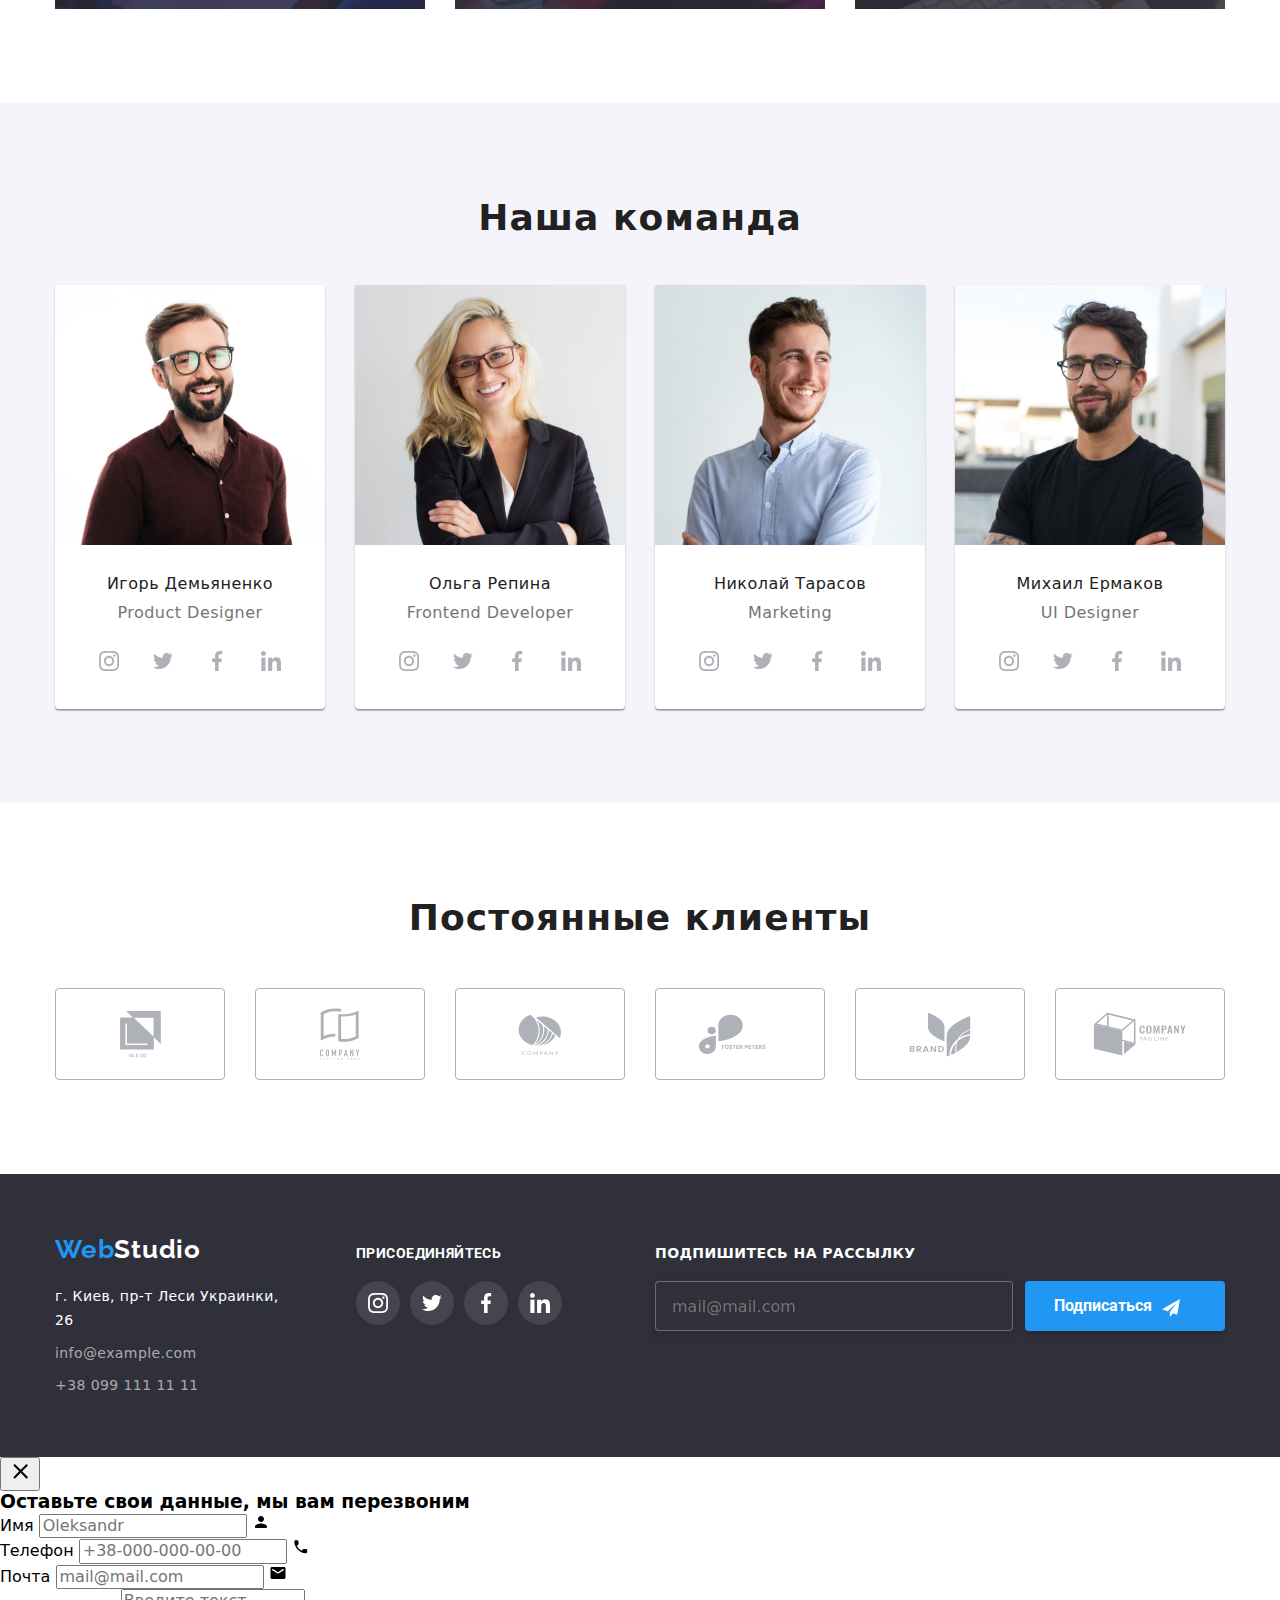
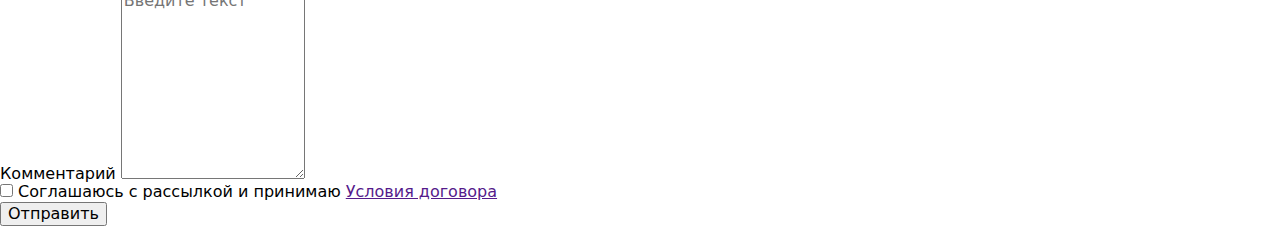
==== commit ceb746cb: "push-text" ====
--- a/index.html
+++ b/index.html
@@ -123,9 +123,7 @@
               </div>
               <h3 class="advantages-list__title">Современные технологии</h3>
               <p class="advantages-list__text">
-                Значимость этих проблем настолько<br />
-                очевидна,что реализация плановых<br />
-                заданий.
+                Значимость этих проблем настолько очевидна,что реализация плановых заданий.
               </p>
             </li>
           </ul>
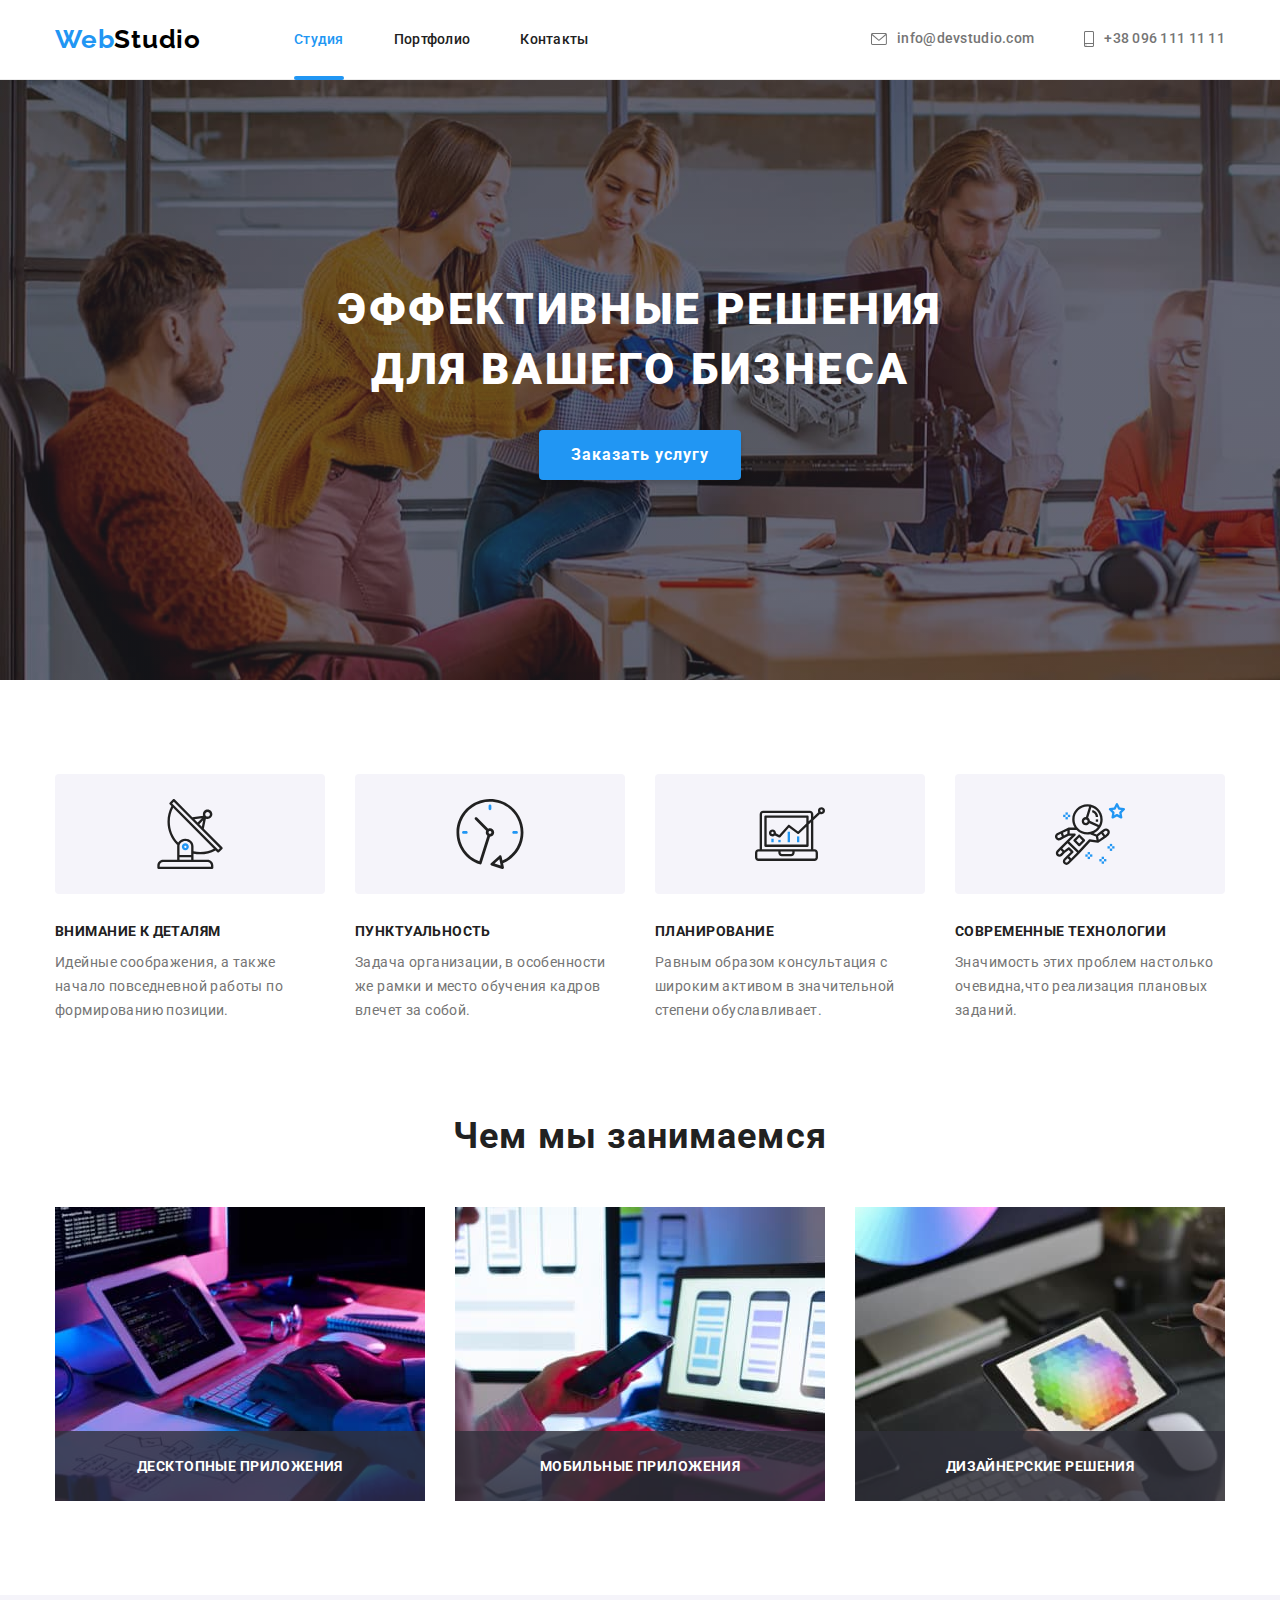
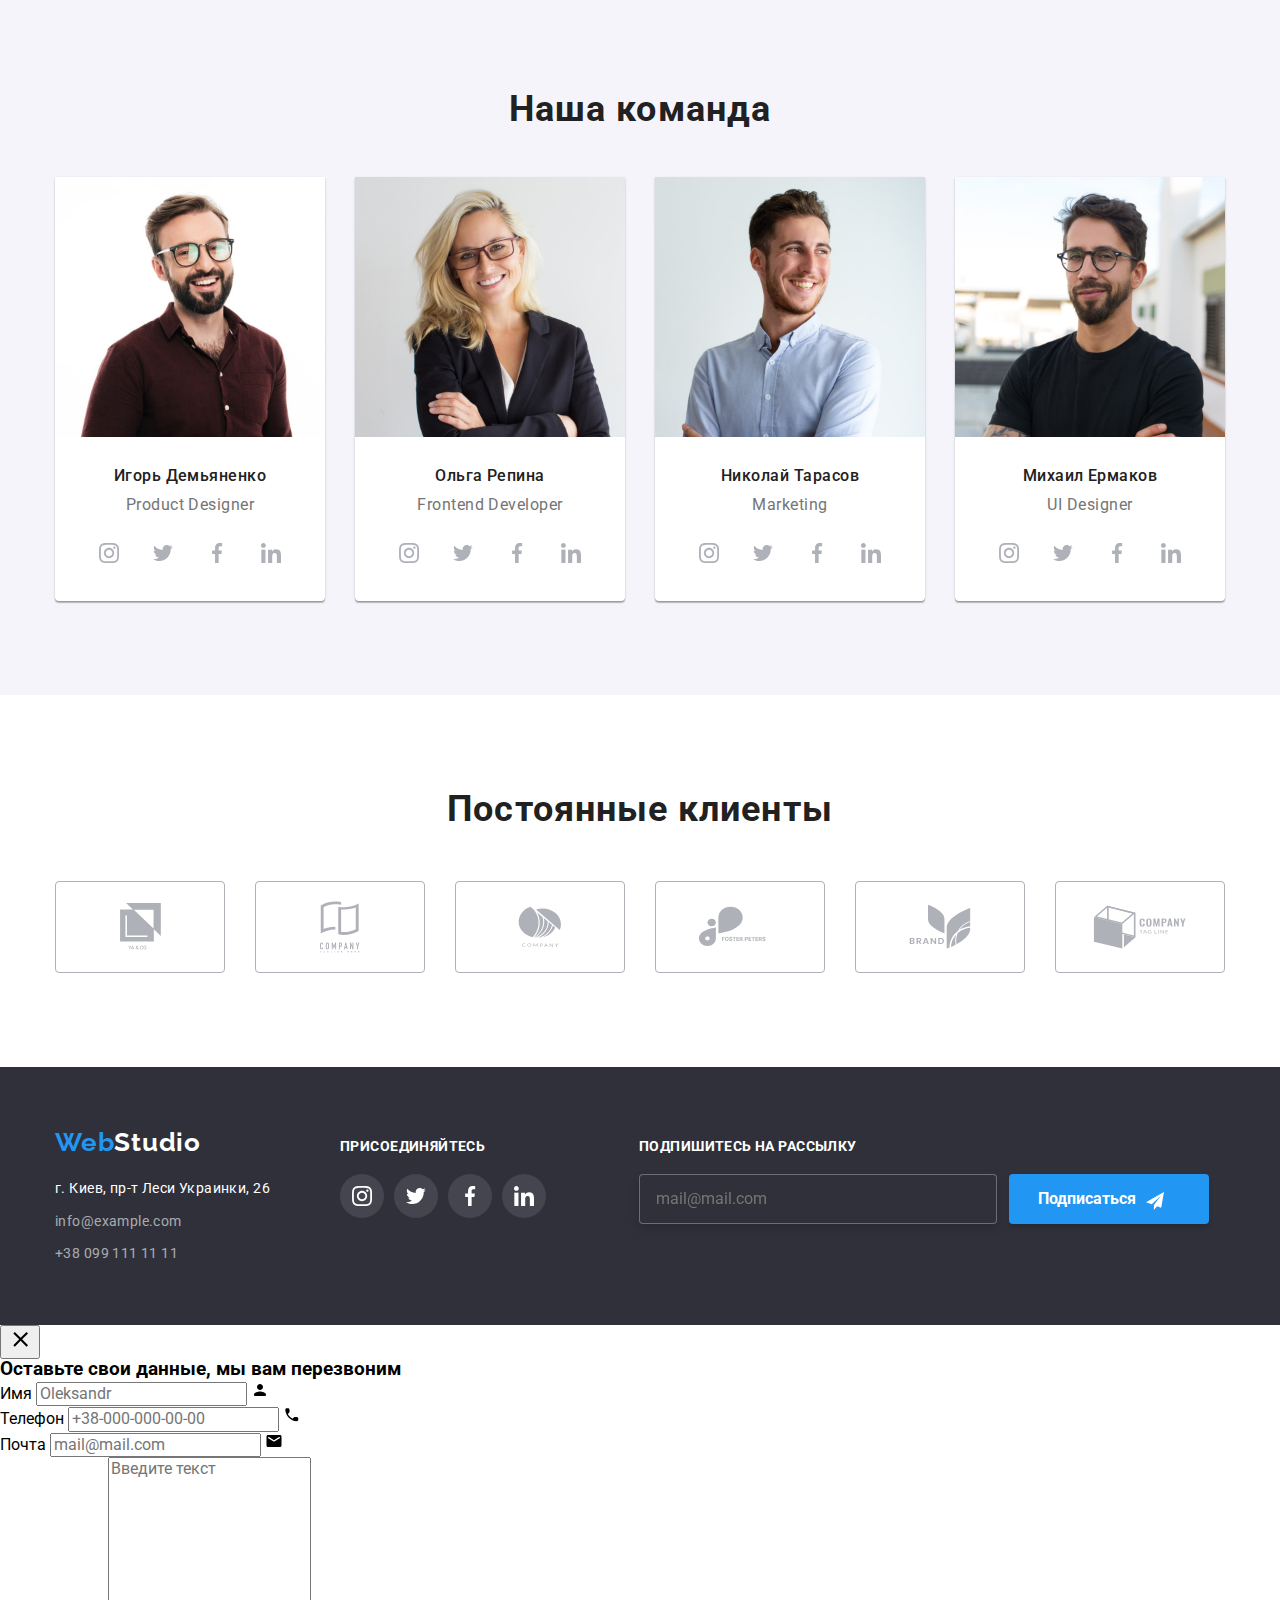
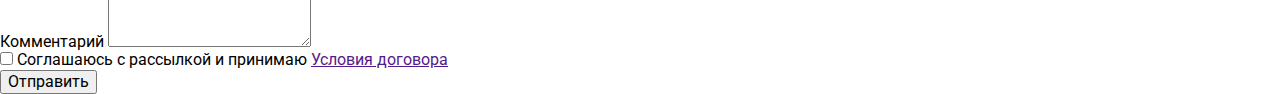
==== commit b77ed60d: "min-css" ====
--- a/index.html
+++ b/index.html
@@ -15,7 +15,7 @@
       rel="stylesheet"
       href="https://cdnjs.cloudflare.com/ajax/libs/animate.css/4.1.1/animate.min.css"
     />
-    <link rel="stylesheet" href="./css/main.css" />
+    <link rel="stylesheet" href="./css/main.min.css" />
   </head>
   <body>
     <!--Hader-->
@@ -43,7 +43,7 @@
           <li class="contacts-list-header__item">
             <a class="contacts-list-header__mail link" href="mailto:info@devstudio.com">
               <svg class="contacts-list-header__icon-contact" width="16px" height="12px">
-                <use href="../images/icons.svg#icon-mail"></use>
+                <use href="./images/icons.svg#icon-mail"></use>
               </svg>
               info@devstudio.com</a
             >
@@ -51,7 +51,7 @@
           <li class="contacts-list-header__item">
             <a class="contacts-list-header__phone-number link" href="tel:+380961111111">
               <svg class="contacts-list-header__icon-contact" width="10px" height="16px">
-                <use href="../images/icons.svg#icon-smartphone"></use>
+                <use href="./images/icons.svg#icon-smartphone"></use>
               </svg>
               +38 096 111 11 11</a
             >
--- a/css/main.min.css
+++ b/css/main.min.css
@@ -0,0 +1,2 @@
+body{font-family:"Roboto",sans-serif}.container{width:1200px;margin:0 auto;padding-left:15px;padding-right:15px}.link{text-decoration:none}.list{list-style:none}.visually-hidden{position:absolute;width:1px;height:1px;margin:-1px;border:0;padding:0;white-space:nowrap;-webkit-clip-path:inset(100%);clip-path:inset(100%);clip:rect(0 0 0 0);overflow:hidden}h1,h2,h3,h4,h5,h6,p{margin-top:0;margin-bottom:0}ul,ol{margin-top:0;margin-bottom:0;padding-left:0}img{display:block;max-width:100%}/*! modern-normalize v1.1.0 | MIT License | https://github.com/sindresorhus/modern-normalize */*,::before,::after{-webkit-box-sizing:border-box;box-sizing:border-box}html{line-height:1.15;-webkit-text-size-adjust:100%;-moz-tab-size:4;-o-tab-size:4;tab-size:4}body{margin:0;font-family:system-ui,-apple-system,"Segoe UI",Roboto,Helvetica,Arial,sans-serif,"Apple Color Emoji","Segoe UI Emoji"}hr{height:0;color:inherit}abbr[title]{-webkit-text-decoration:underline dotted;text-decoration:underline dotted}b,strong{font-weight:bolder}code,kbd,samp,pre{font-family:ui-monospace, SFMono-Regular, Consolas, 'Liberation Mono', Menlo, monospace;font-size:1em}small{font-size:80%}sub,sup{font-size:75%;line-height:0;position:relative;vertical-align:baseline}sub{bottom:-0.25em}sup{top:-0.5em}table{text-indent:0;border-color:inherit}button,input,optgroup,select,textarea{font-family:inherit;font-size:100%;line-height:1.15;margin:0}button,select{text-transform:none}button,[type='button'],[type='reset'],[type='submit']{-webkit-appearance:button}::-moz-focus-inner{border-style:none;padding:0}:-moz-focusring{outline:1px dotted ButtonText}:-moz-ui-invalid{box-shadow:none}legend{padding:0}progress{vertical-align:baseline}::-webkit-inner-spin-button,::-webkit-outer-spin-button{height:auto}[type='search']{-webkit-appearance:textfield;outline-offset:-2px}::-webkit-search-decoration{-webkit-appearance:none}::-webkit-file-upload-button{-webkit-appearance:button;font:inherit}summary{display:list-item}body{font-family:"Roboto",sans-serif}.header{padding-top:24px;padding-bottom:24px;background-color:#ffffff;border-bottom:1px solid #ececec}.header-container{display:-webkit-box;display:-ms-flexbox;display:flex}.navigation-header{display:-webkit-box;display:-ms-flexbox;display:flex;-webkit-box-align:center;-ms-flex-align:center;align-items:center}.navigation-header__logo{font-family:"Raleway",sans-serif;font-style:normal;font-weight:700;font-size:26px;line-height:1.19;letter-spacing:0.03em;color:#000000;margin-right:93px}.navigation-header__logo-type{font-family:"Raleway",sans-serif;font-style:normal;font-weight:700;font-size:26px;line-height:1.19;letter-spacing:0.03em;color:#2196f3}.menu{display:-webkit-box;display:-ms-flexbox;display:flex;-webkit-box-align:center;-ms-flex-align:center;align-items:center}.menu__item:not(:last-child){margin-right:50px}.menu__link{font-family:"Roboto",sans-serif;font-weight:500;font-size:14px;line-height:1.14;letter-spacing:0.02em;position:relative;color:#212121;-webkit-transition-property:color;transition-property:color;-webkit-transition-duration:250ms;transition-duration:250ms;-webkit-transition-timing-function:cubic-bezier(0.4, 0, 0.2, 1);transition-timing-function:cubic-bezier(0.4, 0, 0.2, 1)}.menu__link--curent{color:#2196f3}.menu__link--link{text-decoration:none}.menu__link::after{content:'';display:block;position:absolute;width:100%;height:4px;bottom:-33px;background-color:#2196f3;border-radius:2px;opacity:0;-webkit-transition:250ms cubic-bezier(0.4, 0, 0.2, 1);transition:250ms cubic-bezier(0.4, 0, 0.2, 1)}.menu__link--curent::after{color:#2196f3;content:'';display:block;position:absolute;width:100%;height:4px;bottom:-33px;background-color:#2196f3;border-radius:2px;opacity:1;-webkit-transition:250ms cubic-bezier(0.4, 0, 0.2, 1);transition:250ms cubic-bezier(0.4, 0, 0.2, 1)}.menu__link:hover,.menu__link:focus{color:#2196f3}.menu__link:hover::after,.menu__link:focus::after{color:#2196f3;opacity:1}.contacts-list-header{margin-left:auto;display:-webkit-box;display:-ms-flexbox;display:flex;-webkit-box-align:center;-ms-flex-align:center;align-items:center}.contacts-list-header__item:not(:last-child){margin-right:50px}.contacts-list-header__mail{font-family:"Roboto",sans-serif;font-weight:500;font-size:14px;line-height:1.14;letter-spacing:0.02em;color:#757575;display:-webkit-box;display:-ms-flexbox;display:flex;-webkit-box-align:center;-ms-flex-align:center;align-items:center;-webkit-transition-property:color;transition-property:color;-webkit-transition-duration:250ms;transition-duration:250ms;-webkit-transition-timing-function:cubic-bezier(0.4, 0, 0.2, 1);transition-timing-function:cubic-bezier(0.4, 0, 0.2, 1)}.contacts-list-header__mail:hover,.contacts-list-header__mail:focus{color:#2196f3}.contacts-list-header__phone-number{font-family:"Roboto",sans-serif;font-weight:500;font-size:14px;line-height:1.14;letter-spacing:0.02em;color:#757575;display:-webkit-box;display:-ms-flexbox;display:flex;-webkit-box-align:center;-ms-flex-align:center;align-items:center;-webkit-transition-property:color;transition-property:color;-webkit-transition-duration:250ms;transition-duration:250ms;-webkit-transition-timing-function:cubic-bezier(0.4, 0, 0.2, 1);transition-timing-function:cubic-bezier(0.4, 0, 0.2, 1)}.contacts-list-header__phone-number:hover,.contacts-list-header__phone-number:focus{color:#2196f3}.contacts-list-header__icon-contact{fill:currentColor;margin-right:10px}body{font-family:"Roboto",sans-serif}.hero{background-image:-webkit-gradient(linear, left top, left bottom, from(rgba(47,48,58,0.4)), to(rgba(47,48,58,0.4))),url("../images/bg-img/bg-img.jpg");background-image:linear-gradient(rgba(47,48,58,0.4), rgba(47,48,58,0.4)),url("../images/bg-img/bg-img.jpg");background-color:#c4c4c4;background-size:cover;padding-top:200px;padding-bottom:200px}.hero-container{width:1200px;margin:0 auto;padding-left:15px;padding-right:15px}.hero-title{font-weight:900;font-size:44px;line-height:1.36;text-align:center;letter-spacing:0.06em;text-transform:uppercase;color:#ffffff;margin:0 auto;width:696px;margin-bottom:30px}.modal-btn{-webkit-box-shadow:0px 4px 4px rgba(0,0,0,0.15);box-shadow:0px 4px 4px rgba(0,0,0,0.15);border-radius:4px;height:50px;padding:10px 32px;margin-bottom:200px;background-color:#2196f3;font-weight:700;font-size:16px;line-height:1.87;letter-spacing:0.06em;display:-webkit-box;display:-ms-flexbox;display:flex;-webkit-box-align:center;-ms-flex-align:center;align-items:center;text-align:center;margin:0 auto;cursor:pointer;border:none;color:#ffffff}body{font-family:"Roboto",sans-serif}.advantages{background-color:#ffffff;padding-top:94px;padding-bottom:94px}.advantages-container{width:1200px;margin:0 auto;padding-left:15px;padding-right:15px;display:-webkit-box;display:-ms-flexbox;display:flex;-webkit-box-align:center;-ms-flex-align:center;align-items:center}.advantages-title--visually-hidden{position:absolute;width:1px;height:1px;margin:-1px;border:0;padding:0;white-space:nowrap;-webkit-clip-path:inset(100%);clip-path:inset(100%);clip:rect(0 0 0 0);overflow:hidden}.advantages-list{display:-webkit-box;display:-ms-flexbox;display:flex;-webkit-box-align:center;-ms-flex-align:center;align-items:center}.advantages-list--list-hidden{list-style:none}.advantages-list__item{width:270px;-ms-flex-preferred-size:calc((100% - 120px) / 4);flex-basis:calc((100% - 120px) / 4)}.advantages-list__item:not(:last-child){margin-right:30px}.advantages-list__icon{display:-webkit-box;display:-ms-flexbox;display:flex;-webkit-box-align:center;-ms-flex-align:center;align-items:center;-webkit-box-pack:center;-ms-flex-pack:center;justify-content:center;width:270px;height:120px;background:#f5f4fa;border-radius:4px;margin-bottom:30px}.advantages-list__title{font-weight:700;font-size:14px;line-height:1.14;letter-spacing:0.03em;text-transform:uppercase;color:#212121;padding-bottom:10px}.advantages-list__text{font-weight:400;font-size:14px;line-height:24px;letter-spacing:0.03em;color:#757575}body{font-family:"Roboto",sans-serif}.about-as{background-color:#ffffff;padding-bottom:94px}.container-about-as{width:1200px;margin:0 auto;padding-left:15px;padding-right:15px}.about-as-title{font-weight:700;font-size:36px;line-height:1.16;text-align:center;letter-spacing:0.03em;color:#212121;margin-bottom:50px}.about-as-list{display:-webkit-box;display:-ms-flexbox;display:flex;-webkit-box-align:center;-ms-flex-align:center;align-items:center}.about-as-list--list{list-style:none}.about-as-list__item:not(:last-child){margin-right:30px}.product{display:-webkit-box;display:-ms-flexbox;display:flex;position:relative}.product__thumb{width:370px;height:70px;bottom:0;background:rgba(47,48,58,0.8);display:-webkit-box;display:-ms-flexbox;display:flex;-webkit-box-align:center;-ms-flex-align:center;align-items:center;-webkit-box-pack:center;-ms-flex-pack:center;justify-content:center;margin:0 auto;text-align:center;position:absolute}.products__actions-title{font-family:"Roboto",sans-serif;font-style:normal;font-weight:700;font-size:14px;line-height:16px;text-align:center;letter-spacing:0.03em;text-transform:uppercase;color:#ffffff}.our-team{background-color:#f5f4fa;padding-top:94px;padding-bottom:94px}.our-team-container{width:1200px;margin:0 auto;padding-left:15px;padding-right:15px}.our-team-title{font-weight:700;font-size:36px;line-height:1.16;text-align:center;letter-spacing:0.03em;color:#212121;margin-bottom:46px}.our-team-list{display:-webkit-box;display:-ms-flexbox;display:flex;-webkit-box-align:center;-ms-flex-align:center;align-items:center;-ms-flex-wrap:wrap;flex-wrap:wrap;margin-top:-30px;margin-left:-30px}.our-team-list--list{list-style:none}.our-team-list__item{margin-top:30px;margin-left:30px;background:#ffffff;-webkit-box-shadow:0px 1px 3px rgba(0,0,0,0.12),0px 1px 1px rgba(0,0,0,0.14),0px 2px 1px rgba(0,0,0,0.2);box-shadow:0px 1px 3px rgba(0,0,0,0.12),0px 1px 1px rgba(0,0,0,0.14),0px 2px 1px rgba(0,0,0,0.2);border-radius:0px 0px 4px 4px}.people{padding-top:30px;padding-bottom:26px;padding-right:32px;padding-left:32px}.people__title{font-weight:500;font-size:16px;line-height:1.18;text-align:center;letter-spacing:0.03em;margin-bottom:10px;color:#212121}.people__text{font-weight:400;font-size:16px;line-height:1.18;text-align:center;letter-spacing:0.03em;color:#757575;margin-bottom:16px}.social-list{display:-webkit-box;display:-ms-flexbox;display:flex;-webkit-box-align:center;-ms-flex-align:center;align-items:center;-webkit-box-pack:justify;-ms-flex-pack:justify;justify-content:space-between}.social-list--list{list-style:none}.social-list__link{display:-webkit-box;display:-ms-flexbox;display:flex;-webkit-box-align:center;-ms-flex-align:center;align-items:center;-webkit-box-pack:center;-ms-flex-pack:center;justify-content:center;width:44px;height:44px;border-radius:50%;fill:#afb1b8;-webkit-transition-property:fill, background-color;transition-property:fill, background-color;-webkit-transition-duration:250ms;transition-duration:250ms;-webkit-transition-timing-function:cubic-bezier(0.4, 0, 0.2, 1);transition-timing-function:cubic-bezier(0.4, 0, 0.2, 1)}.social-list__link--link{list-style:none}.social-list__link:hover,.social-list__link:focus{background-color:#2196f3;fill:#ffffff}.our-partners{background-color:#ffffff;padding-top:94px;padding-bottom:94px}.our-partners-container{width:1200px;margin:0 auto;padding-left:15px;padding-right:15px}.our-partners-title{font-weight:700;font-size:36px;line-height:1.16;text-align:center;letter-spacing:0.03em;color:#212121;margin-bottom:50px}.our-partners-list{fill:#afb1b8;display:-webkit-box;display:-ms-flexbox;display:flex;-webkit-box-align:center;-ms-flex-align:center;align-items:center}.our-partners-list--list{list-style:none}.our-partners-list__item:not(:last-child){margin-right:30px}.our-partners-list__link{display:-webkit-box;display:-ms-flexbox;display:flex;-webkit-box-align:center;-ms-flex-align:center;align-items:center;-webkit-box-pack:center;-ms-flex-pack:center;justify-content:center;display:flex;width:170px;height:92px;left:215px;top:2493px;fill:#afb1b8;border:1px solid #afb1b8;-webkit-box-sizing:border-box;box-sizing:border-box;border-radius:4px;display:flex;align-items:center;-webkit-transition-property:fill, border;transition-property:fill, border;-webkit-transition-duration:250ms;transition-duration:250ms;-webkit-transition-timing-function:cubic-bezier(0.4, 0, 0.2, 1);transition-timing-function:cubic-bezier(0.4, 0, 0.2, 1)}.our-partners-list__link:hover,.our-partners-list__link:focus{fill:#2196f3;border:1px solid #2196f3}.our-partners-list__icon-partners{display:-webkit-box;display:-ms-flexbox;display:flex;-webkit-box-align:center;-ms-flex-align:center;align-items:center}.footer{background-color:#2f303a;padding-bottom:60px;padding-top:60px}.flex-footer{display:-webkit-box;display:-ms-flexbox;display:flex;-webkit-box-align:baseline;-ms-flex-align:baseline;align-items:baseline;width:1200px;margin:0 auto;padding-left:15px;padding-right:15px}.address-list{display:-webkit-box;display:-ms-flexbox;display:flex;-webkit-box-orient:vertical;-webkit-box-direction:normal;-ms-flex-direction:column;flex-direction:column}.address-list--list{list-style:none}.address-list__item:not(:last-child){margin-bottom:9px}.address-list__link{font-style:normal;font-weight:400;font-size:14px;line-height:1.71;letter-spacing:0.03em;color:#ffffff;-webkit-transition-property:color;transition-property:color;-webkit-transition-duration:250ms;transition-duration:250ms;-webkit-transition-timing-function:cubic-bezier(0.4, 0, 0.2, 1);transition-timing-function:cubic-bezier(0.4, 0, 0.2, 1)}.address-list__link--link{text-decoration:none}.address-list__mail{font-style:normal;font-weight:400;font-size:14px;line-height:1.71;letter-spacing:0.03em;color:rgba(255,255,255,0.6);-webkit-transition-property:color;transition-property:color;-webkit-transition-duration:250ms;transition-duration:250ms;-webkit-transition-timing-function:cubic-bezier(0.4, 0, 0.2, 1);transition-timing-function:cubic-bezier(0.4, 0, 0.2, 1)}.address-list__phone{font-style:normal;font-weight:400;font-size:14px;line-height:21.714px;letter-spacing:0.03em;color:rgba(255,255,255,0.6);-webkit-transition-property:color;transition-property:color;-webkit-transition-duration:250ms;transition-duration:250ms;-webkit-transition-timing-function:cubic-bezier(0.4, 0, 0.2, 1);transition-timing-function:cubic-bezier(0.4, 0, 0.2, 1)}.address-list__link:hover,.address-list__link:focus{color:rgba(255,255,255,0.6)}.address-list__mail:hover,.address-list__mail:focus,.address-list__phone:hover,.address-list__phone:focus{color:#ffffff}.footer-contacts__contacts{margin-right:70px}.footer-contacts__contacts--visualyhidden{position:absolute;width:1px;height:1px;margin:-1px;border:0;padding:0;white-space:nowrap;-webkit-clip-path:inset(100%);clip-path:inset(100%);clip:rect(0 0 0 0);overflow:hidden}.footer-contacts__logo-footer{font-family:"Raleway",sans-serif;font-style:normal;font-weight:700;font-size:26px;line-height:1.19;letter-spacing:0.03em;color:#ffffff;display:block;-webkit-box-align:center;-ms-flex-align:center;align-items:center;margin-bottom:20px}.footer-contacts__logo-type-footer{font-family:"Raleway",sans-serif;font-style:normal;font-weight:700;font-size:26px;line-height:1.19;letter-spacing:0.03em;color:#2196f3}.footer-contacts__logo-footer--link{text-decoration:none}.footer-link{margin-right:93px}.footer-title{width:145px;height:16px;font-family:"Roboto",sans-serif;font-style:normal;font-weight:700;font-size:14px;line-height:16px;letter-spacing:0.03em;text-transform:uppercase;text-align:center;margin-bottom:20px;color:#ffffff;display:block}.footer-social-list{display:-webkit-box;display:-ms-flexbox;display:flex;-webkit-box-align:center;-ms-flex-align:center;align-items:center}.footer-social-list--list{list-style:none}.footer-social-list__item{display:-webkit-box;display:-ms-flexbox;display:flex}.footer-social-list__item:not(:last-child){margin-right:10px}.footer-social-list__link{display:-webkit-box;display:-ms-flexbox;display:flex;-webkit-box-align:center;-ms-flex-align:center;align-items:center;-webkit-box-pack:center;-ms-flex-pack:center;justify-content:center;width:44px;height:44px;border-radius:50%;background:rgba(255,255,255,0.1);fill:#ffffff;-webkit-transition-property:background-color;transition-property:background-color;-webkit-transition-duration:250ms;transition-duration:250ms;-webkit-transition-timing-function:cubic-bezier(0.4, 0, 0.2, 1);transition-timing-function:cubic-bezier(0.4, 0, 0.2, 1)}.footer-social-list__link:hover,.footer-social-list__link:focus{background-color:#2196f3}.form-title{margin-bottom:20px;display:block;font-family:var(--main-font);font-style:normal;font-weight:700;font-size:14px;line-height:16px;letter-spacing:0.03em;text-transform:uppercase;color:#ffffff}.form{display:-webkit-box;display:-ms-flexbox;display:flex;-webkit-box-align:center;-ms-flex-align:center;align-items:center;-webkit-box-pack:center;-ms-flex-pack:center;justify-content:center}.form__input-form{width:358px;height:50px;left:815px;top:2787px;padding-left:16px;padding-top:15px;padding-bottom:15px;margin-right:12px;background:#2f303a;color:#ffffff;border:1px solid rgba(255,255,255,0.3);-webkit-box-sizing:border-box;box-sizing:border-box;-webkit-filter:drop-shadow(0px 4px 4px rgba(0,0,0,0.15));filter:drop-shadow(0px 4px 4px rgba(0,0,0,0.15));border-radius:4px}.form__form-btn{width:200px;height:50px;display:-webkit-box;display:-ms-flexbox;display:flex;-webkit-box-align:center;-ms-flex-align:center;align-items:center;cursor:pointer;border:none;font-family:"Roboto",sans-serif;font-style:normal;font-weight:700;font-size:16px;line-height:30px;padding-left:29px;color:#ffffff;background:#2196f3;-webkit-box-shadow:0px 4px 4px rgba(0,0,0,0.15);box-shadow:0px 4px 4px rgba(0,0,0,0.15);border-radius:4px}.form__icon-form-btn{height:18px;width:18px;margin-left:10px}.main-container-portfolio{padding-bottom:94px;padding-top:94px}.container-portfolio{width:1200px;margin:0 auto;padding-left:15px;padding-right:15px}.portfolio-title--visually-hidden{position:absolute;width:1px;height:1px;margin:-1px;border:0;padding:0;white-space:nowrap;-webkit-clip-path:inset(100%);clip-path:inset(100%);clip:rect(0 0 0 0);overflow:hidden}.porfolio-list{display:-webkit-box;display:-ms-flexbox;display:flex;-webkit-box-pack:center;-ms-flex-pack:center;justify-content:center;-webkit-box-align:center;-ms-flex-align:center;align-items:center;margin-bottom:50px}.porfolio-list--list{list-style:none}.portfolio-list__btn-item:not(:last-child){margin-right:8px}.portfolio-list__btn{background:#f5f4fa;font-weight:500;font-size:16px;line-height:1.62;text-align:center;letter-spacing:0.03em;cursor:pointer;color:#212121;border:none;background:#f5f4fa;border-radius:4px;padding:6px 22px;-webkit-transition-property:color, background-color, -webkit-box-shadow;transition-property:color, background-color, -webkit-box-shadow;transition-property:color, background-color, box-shadow;transition-property:color, background-color, box-shadow, -webkit-box-shadow;-webkit-transition-duration:250ms;transition-duration:250ms;-webkit-transition-timing-function:cubic-bezier(0.4, 0, 0.2, 1);transition-timing-function:cubic-bezier(0.4, 0, 0.2, 1)}.portfolio-list__btn:hover,.portfolio-list__btn:focus{background-color:#2196f3;color:#ffffff;-webkit-box-shadow:0px 3px 1px rgba(0,0,0,0.1),0px 1px 2px rgba(0,0,0,0.08),0px 2px 2px rgba(0,0,0,0.12);box-shadow:0px 3px 1px rgba(0,0,0,0.1),0px 1px 2px rgba(0,0,0,0.08),0px 2px 2px rgba(0,0,0,0.12);border-radius:4px}.portfolio-list__btn--curent{background-color:#2196f3;color:#ffffff}.portfolio-projects{display:-webkit-box;display:-ms-flexbox;display:flex;-ms-flex-wrap:wrap;flex-wrap:wrap;margin-top:-30px;margin-left:-30px}.portfolio-projects--link{list-style:none}.portfolio-projects__item-card{background:#ffffff;margin-top:30px;margin-left:30px;-webkit-transition-property:-webkit-box-shadow;transition-property:-webkit-box-shadow;transition-property:box-shadow;transition-property:box-shadow, -webkit-box-shadow;-webkit-transition-duration:250ms;transition-duration:250ms;-webkit-transition-timing-function:cubic-bezier(0.4, 0, 0.2, 1);transition-timing-function:cubic-bezier(0.4, 0, 0.2, 1)}.portfolio-projects-product{display:-webkit-box;display:-ms-flexbox;display:flex}.portfolio-projects__link-overlay--link{text-decoration:none}.portfolio-projects__link-overlay:hover,.portfolio-projects__link-overlay:focus{-webkit-box-shadow:0px 1px 1px rgba(0,0,0,0.12),0px 4px 4px rgba(0,0,0,0.06),1px 4px 6px rgba(0,0,0,0.16);box-shadow:0px 1px 1px rgba(0,0,0,0.12),0px 4px 4px rgba(0,0,0,0.06),1px 4px 6px rgba(0,0,0,0.16)}.portfolio-projects__thumb{position:relative;overflow:hidden}.portfolio-projects__card{border:1px solid #e5e5e5;border-top:none;padding:24px 20px}.portfolio-projects__thumb-text{display:-webkit-box;display:-ms-flexbox;display:flex;-webkit-box-align:center;-ms-flex-align:center;align-items:center;-webkit-box-pack:center;-ms-flex-pack:center;justify-content:center;position:absolute;padding:64px 24px;font-family:var(--main-font);font-style:normal;font-weight:400;font-size:18px;line-height:28px;letter-spacing:0.03em;color:#ffffff;background:rgba(33,150,243,0.9);-webkit-transform:translateY(0);transform:translateY(0);-webkit-transition:-webkit-transform 250ms cubic-bezier(0.4, 0, 0.2, 1);transition:-webkit-transform 250ms cubic-bezier(0.4, 0, 0.2, 1);transition:transform 250ms cubic-bezier(0.4, 0, 0.2, 1);transition:transform 250ms cubic-bezier(0.4, 0, 0.2, 1), -webkit-transform 250ms cubic-bezier(0.4, 0, 0.2, 1)}.portfolio-projects__title-item{font-family:"Roboto",sans-serif;font-weight:700;font-size:18px;line-height:2;letter-spacing:0.06em;color:#212121}.portfolio-projects__text{font-weight:400;font-size:16px;line-height:1.87;letter-spacing:0.03em;color:#757575}.portfolio-projects__link-overlay:hover,.portfolio-projects__link-overlay:focus{-webkit-transition-property:-webkit-box-shadow;transition-property:-webkit-box-shadow;transition-property:box-shadow;transition-property:box-shadow, -webkit-box-shadow;-webkit-transition-duration:250ms;transition-duration:250ms;-webkit-transition-timing-function:cubic-bezier(0.4, 0, 0.2, 1);transition-timing-function:cubic-bezier(0.4, 0, 0.2, 1)}.portfolio-projects__link-overlay:hover .portfolio-projects__thumb-text,.portfolio-projects__link-overlay:focus .portfolio-projects__thumb-text{-webkit-transform:translateY(-100%);transform:translateY(-100%);-webkit-transition:-webkit-transform 250ms cubic-bezier(0.4, 0, 0.2, 1);transition:-webkit-transform 250ms cubic-bezier(0.4, 0, 0.2, 1);transition:transform 250ms cubic-bezier(0.4, 0, 0.2, 1);transition:transform 250ms cubic-bezier(0.4, 0, 0.2, 1), -webkit-transform 250ms cubic-bezier(0.4, 0, 0.2, 1)}
+/*# sourceMappingURL=main.min.css.map */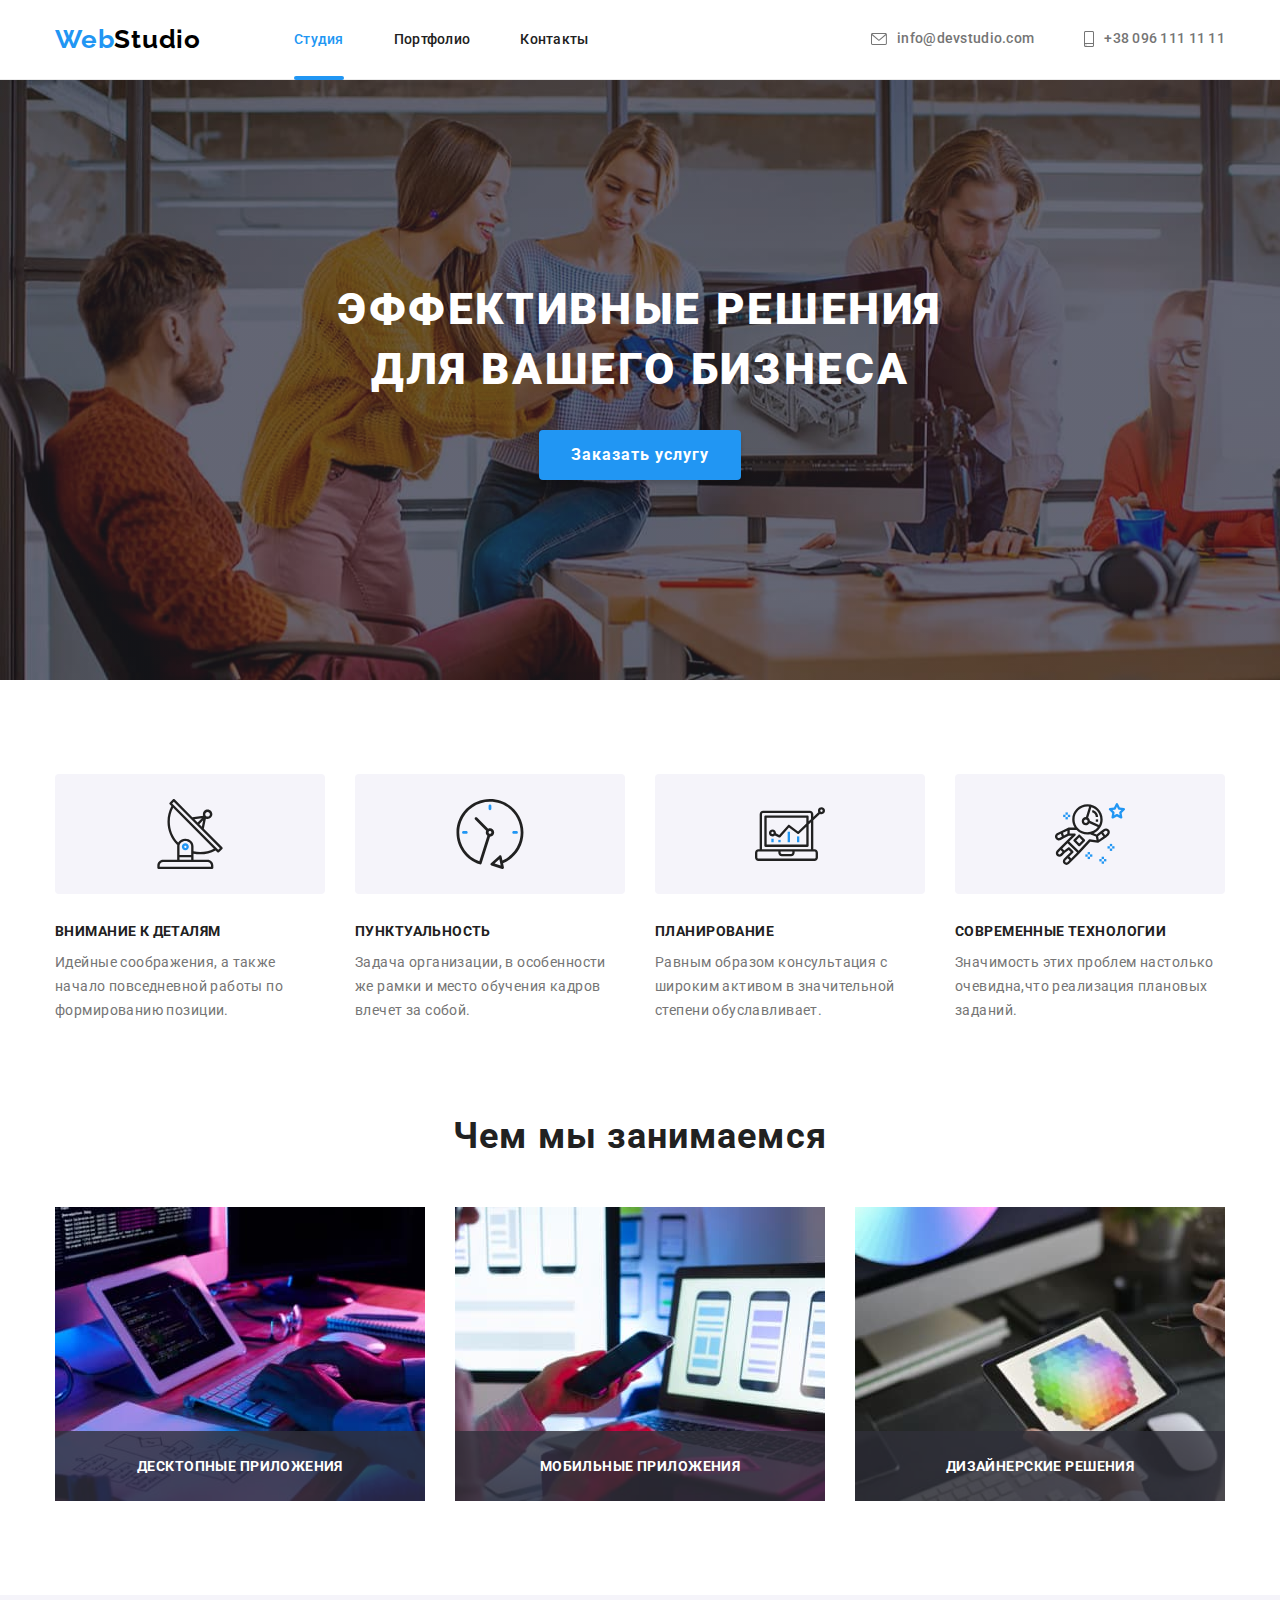
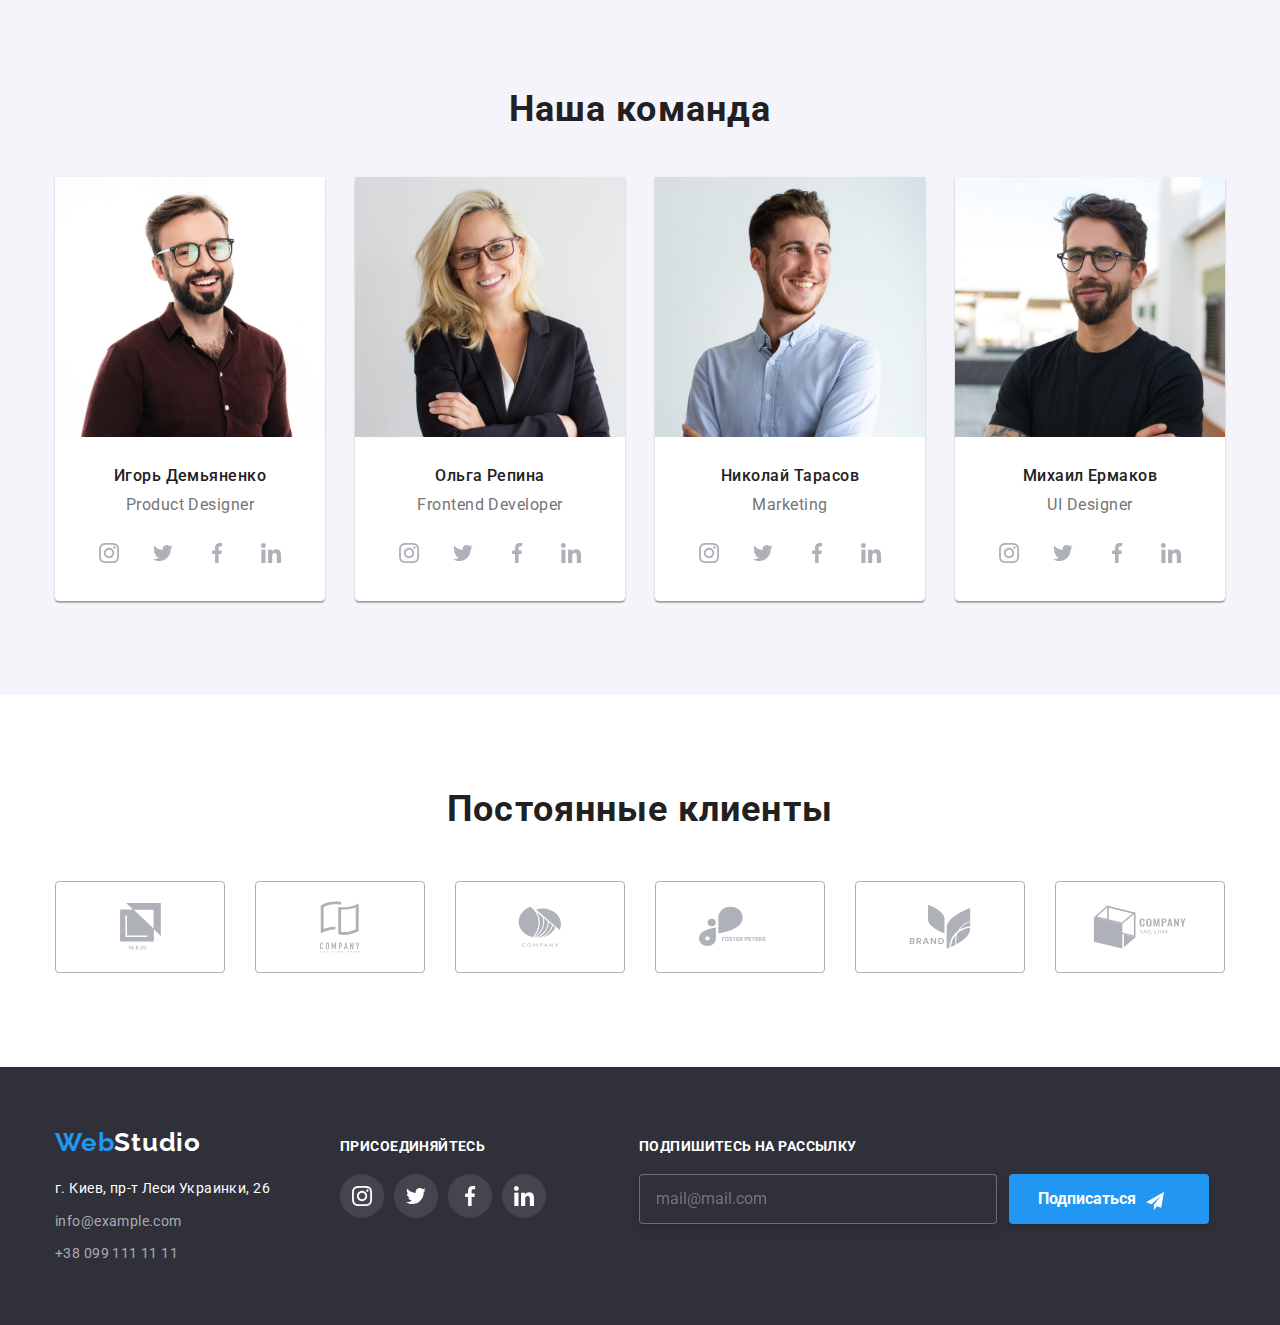
==== commit 0f823531: "coomit-form" ====
--- a/index.html
+++ b/index.html
@@ -533,13 +533,12 @@
               class="modal-window-form__text-area"
               name="comment"
               id="comment"
-              rows="10"
               placeholder="Введите текст"
             ></textarea>
           </div>
 
           <div class="modal-window-form__accept">
-            <label for="accept">
+            <label class="modal-window-form__accept-label" for="accept">
               <input
                 class="modal-window-form__checkbox-input"
                 type="checkbox"
--- a/css/main.min.css
+++ b/css/main.min.css
@@ -1,2 +1,2 @@
-body{font-family:"Roboto",sans-serif}.container{width:1200px;margin:0 auto;padding-left:15px;padding-right:15px}.link{text-decoration:none}.list{list-style:none}.visually-hidden{position:absolute;width:1px;height:1px;margin:-1px;border:0;padding:0;white-space:nowrap;-webkit-clip-path:inset(100%);clip-path:inset(100%);clip:rect(0 0 0 0);overflow:hidden}h1,h2,h3,h4,h5,h6,p{margin-top:0;margin-bottom:0}ul,ol{margin-top:0;margin-bottom:0;padding-left:0}img{display:block;max-width:100%}/*! modern-normalize v1.1.0 | MIT License | https://github.com/sindresorhus/modern-normalize */*,::before,::after{-webkit-box-sizing:border-box;box-sizing:border-box}html{line-height:1.15;-webkit-text-size-adjust:100%;-moz-tab-size:4;-o-tab-size:4;tab-size:4}body{margin:0;font-family:system-ui,-apple-system,"Segoe UI",Roboto,Helvetica,Arial,sans-serif,"Apple Color Emoji","Segoe UI Emoji"}hr{height:0;color:inherit}abbr[title]{-webkit-text-decoration:underline dotted;text-decoration:underline dotted}b,strong{font-weight:bolder}code,kbd,samp,pre{font-family:ui-monospace, SFMono-Regular, Consolas, 'Liberation Mono', Menlo, monospace;font-size:1em}small{font-size:80%}sub,sup{font-size:75%;line-height:0;position:relative;vertical-align:baseline}sub{bottom:-0.25em}sup{top:-0.5em}table{text-indent:0;border-color:inherit}button,input,optgroup,select,textarea{font-family:inherit;font-size:100%;line-height:1.15;margin:0}button,select{text-transform:none}button,[type='button'],[type='reset'],[type='submit']{-webkit-appearance:button}::-moz-focus-inner{border-style:none;padding:0}:-moz-focusring{outline:1px dotted ButtonText}:-moz-ui-invalid{box-shadow:none}legend{padding:0}progress{vertical-align:baseline}::-webkit-inner-spin-button,::-webkit-outer-spin-button{height:auto}[type='search']{-webkit-appearance:textfield;outline-offset:-2px}::-webkit-search-decoration{-webkit-appearance:none}::-webkit-file-upload-button{-webkit-appearance:button;font:inherit}summary{display:list-item}body{font-family:"Roboto",sans-serif}.header{padding-top:24px;padding-bottom:24px;background-color:#ffffff;border-bottom:1px solid #ececec}.header-container{display:-webkit-box;display:-ms-flexbox;display:flex}.navigation-header{display:-webkit-box;display:-ms-flexbox;display:flex;-webkit-box-align:center;-ms-flex-align:center;align-items:center}.navigation-header__logo{font-family:"Raleway",sans-serif;font-style:normal;font-weight:700;font-size:26px;line-height:1.19;letter-spacing:0.03em;color:#000000;margin-right:93px}.navigation-header__logo-type{font-family:"Raleway",sans-serif;font-style:normal;font-weight:700;font-size:26px;line-height:1.19;letter-spacing:0.03em;color:#2196f3}.menu{display:-webkit-box;display:-ms-flexbox;display:flex;-webkit-box-align:center;-ms-flex-align:center;align-items:center}.menu__item:not(:last-child){margin-right:50px}.menu__link{font-family:"Roboto",sans-serif;font-weight:500;font-size:14px;line-height:1.14;letter-spacing:0.02em;position:relative;color:#212121;-webkit-transition-property:color;transition-property:color;-webkit-transition-duration:250ms;transition-duration:250ms;-webkit-transition-timing-function:cubic-bezier(0.4, 0, 0.2, 1);transition-timing-function:cubic-bezier(0.4, 0, 0.2, 1)}.menu__link--curent{color:#2196f3}.menu__link--link{text-decoration:none}.menu__link::after{content:'';display:block;position:absolute;width:100%;height:4px;bottom:-33px;background-color:#2196f3;border-radius:2px;opacity:0;-webkit-transition:250ms cubic-bezier(0.4, 0, 0.2, 1);transition:250ms cubic-bezier(0.4, 0, 0.2, 1)}.menu__link--curent::after{color:#2196f3;content:'';display:block;position:absolute;width:100%;height:4px;bottom:-33px;background-color:#2196f3;border-radius:2px;opacity:1;-webkit-transition:250ms cubic-bezier(0.4, 0, 0.2, 1);transition:250ms cubic-bezier(0.4, 0, 0.2, 1)}.menu__link:hover,.menu__link:focus{color:#2196f3}.menu__link:hover::after,.menu__link:focus::after{color:#2196f3;opacity:1}.contacts-list-header{margin-left:auto;display:-webkit-box;display:-ms-flexbox;display:flex;-webkit-box-align:center;-ms-flex-align:center;align-items:center}.contacts-list-header__item:not(:last-child){margin-right:50px}.contacts-list-header__mail{font-family:"Roboto",sans-serif;font-weight:500;font-size:14px;line-height:1.14;letter-spacing:0.02em;color:#757575;display:-webkit-box;display:-ms-flexbox;display:flex;-webkit-box-align:center;-ms-flex-align:center;align-items:center;-webkit-transition-property:color;transition-property:color;-webkit-transition-duration:250ms;transition-duration:250ms;-webkit-transition-timing-function:cubic-bezier(0.4, 0, 0.2, 1);transition-timing-function:cubic-bezier(0.4, 0, 0.2, 1)}.contacts-list-header__mail:hover,.contacts-list-header__mail:focus{color:#2196f3}.contacts-list-header__phone-number{font-family:"Roboto",sans-serif;font-weight:500;font-size:14px;line-height:1.14;letter-spacing:0.02em;color:#757575;display:-webkit-box;display:-ms-flexbox;display:flex;-webkit-box-align:center;-ms-flex-align:center;align-items:center;-webkit-transition-property:color;transition-property:color;-webkit-transition-duration:250ms;transition-duration:250ms;-webkit-transition-timing-function:cubic-bezier(0.4, 0, 0.2, 1);transition-timing-function:cubic-bezier(0.4, 0, 0.2, 1)}.contacts-list-header__phone-number:hover,.contacts-list-header__phone-number:focus{color:#2196f3}.contacts-list-header__icon-contact{fill:currentColor;margin-right:10px}body{font-family:"Roboto",sans-serif}.hero{background-image:-webkit-gradient(linear, left top, left bottom, from(rgba(47,48,58,0.4)), to(rgba(47,48,58,0.4))),url("../images/bg-img/bg-img.jpg");background-image:linear-gradient(rgba(47,48,58,0.4), rgba(47,48,58,0.4)),url("../images/bg-img/bg-img.jpg");background-color:#c4c4c4;background-size:cover;padding-top:200px;padding-bottom:200px}.hero-container{width:1200px;margin:0 auto;padding-left:15px;padding-right:15px}.hero-title{font-weight:900;font-size:44px;line-height:1.36;text-align:center;letter-spacing:0.06em;text-transform:uppercase;color:#ffffff;margin:0 auto;width:696px;margin-bottom:30px}.modal-btn{-webkit-box-shadow:0px 4px 4px rgba(0,0,0,0.15);box-shadow:0px 4px 4px rgba(0,0,0,0.15);border-radius:4px;height:50px;padding:10px 32px;margin-bottom:200px;background-color:#2196f3;font-weight:700;font-size:16px;line-height:1.87;letter-spacing:0.06em;display:-webkit-box;display:-ms-flexbox;display:flex;-webkit-box-align:center;-ms-flex-align:center;align-items:center;text-align:center;margin:0 auto;cursor:pointer;border:none;color:#ffffff}body{font-family:"Roboto",sans-serif}.advantages{background-color:#ffffff;padding-top:94px;padding-bottom:94px}.advantages-container{width:1200px;margin:0 auto;padding-left:15px;padding-right:15px;display:-webkit-box;display:-ms-flexbox;display:flex;-webkit-box-align:center;-ms-flex-align:center;align-items:center}.advantages-title--visually-hidden{position:absolute;width:1px;height:1px;margin:-1px;border:0;padding:0;white-space:nowrap;-webkit-clip-path:inset(100%);clip-path:inset(100%);clip:rect(0 0 0 0);overflow:hidden}.advantages-list{display:-webkit-box;display:-ms-flexbox;display:flex;-webkit-box-align:center;-ms-flex-align:center;align-items:center}.advantages-list--list-hidden{list-style:none}.advantages-list__item{width:270px;-ms-flex-preferred-size:calc((100% - 120px) / 4);flex-basis:calc((100% - 120px) / 4)}.advantages-list__item:not(:last-child){margin-right:30px}.advantages-list__icon{display:-webkit-box;display:-ms-flexbox;display:flex;-webkit-box-align:center;-ms-flex-align:center;align-items:center;-webkit-box-pack:center;-ms-flex-pack:center;justify-content:center;width:270px;height:120px;background:#f5f4fa;border-radius:4px;margin-bottom:30px}.advantages-list__title{font-weight:700;font-size:14px;line-height:1.14;letter-spacing:0.03em;text-transform:uppercase;color:#212121;padding-bottom:10px}.advantages-list__text{font-weight:400;font-size:14px;line-height:24px;letter-spacing:0.03em;color:#757575}body{font-family:"Roboto",sans-serif}.about-as{background-color:#ffffff;padding-bottom:94px}.container-about-as{width:1200px;margin:0 auto;padding-left:15px;padding-right:15px}.about-as-title{font-weight:700;font-size:36px;line-height:1.16;text-align:center;letter-spacing:0.03em;color:#212121;margin-bottom:50px}.about-as-list{display:-webkit-box;display:-ms-flexbox;display:flex;-webkit-box-align:center;-ms-flex-align:center;align-items:center}.about-as-list--list{list-style:none}.about-as-list__item:not(:last-child){margin-right:30px}.product{display:-webkit-box;display:-ms-flexbox;display:flex;position:relative}.product__thumb{width:370px;height:70px;bottom:0;background:rgba(47,48,58,0.8);display:-webkit-box;display:-ms-flexbox;display:flex;-webkit-box-align:center;-ms-flex-align:center;align-items:center;-webkit-box-pack:center;-ms-flex-pack:center;justify-content:center;margin:0 auto;text-align:center;position:absolute}.products__actions-title{font-family:"Roboto",sans-serif;font-style:normal;font-weight:700;font-size:14px;line-height:16px;text-align:center;letter-spacing:0.03em;text-transform:uppercase;color:#ffffff}.our-team{background-color:#f5f4fa;padding-top:94px;padding-bottom:94px}.our-team-container{width:1200px;margin:0 auto;padding-left:15px;padding-right:15px}.our-team-title{font-weight:700;font-size:36px;line-height:1.16;text-align:center;letter-spacing:0.03em;color:#212121;margin-bottom:46px}.our-team-list{display:-webkit-box;display:-ms-flexbox;display:flex;-webkit-box-align:center;-ms-flex-align:center;align-items:center;-ms-flex-wrap:wrap;flex-wrap:wrap;margin-top:-30px;margin-left:-30px}.our-team-list--list{list-style:none}.our-team-list__item{margin-top:30px;margin-left:30px;background:#ffffff;-webkit-box-shadow:0px 1px 3px rgba(0,0,0,0.12),0px 1px 1px rgba(0,0,0,0.14),0px 2px 1px rgba(0,0,0,0.2);box-shadow:0px 1px 3px rgba(0,0,0,0.12),0px 1px 1px rgba(0,0,0,0.14),0px 2px 1px rgba(0,0,0,0.2);border-radius:0px 0px 4px 4px}.people{padding-top:30px;padding-bottom:26px;padding-right:32px;padding-left:32px}.people__title{font-weight:500;font-size:16px;line-height:1.18;text-align:center;letter-spacing:0.03em;margin-bottom:10px;color:#212121}.people__text{font-weight:400;font-size:16px;line-height:1.18;text-align:center;letter-spacing:0.03em;color:#757575;margin-bottom:16px}.social-list{display:-webkit-box;display:-ms-flexbox;display:flex;-webkit-box-align:center;-ms-flex-align:center;align-items:center;-webkit-box-pack:justify;-ms-flex-pack:justify;justify-content:space-between}.social-list--list{list-style:none}.social-list__link{display:-webkit-box;display:-ms-flexbox;display:flex;-webkit-box-align:center;-ms-flex-align:center;align-items:center;-webkit-box-pack:center;-ms-flex-pack:center;justify-content:center;width:44px;height:44px;border-radius:50%;fill:#afb1b8;-webkit-transition-property:fill, background-color;transition-property:fill, background-color;-webkit-transition-duration:250ms;transition-duration:250ms;-webkit-transition-timing-function:cubic-bezier(0.4, 0, 0.2, 1);transition-timing-function:cubic-bezier(0.4, 0, 0.2, 1)}.social-list__link--link{list-style:none}.social-list__link:hover,.social-list__link:focus{background-color:#2196f3;fill:#ffffff}.our-partners{background-color:#ffffff;padding-top:94px;padding-bottom:94px}.our-partners-container{width:1200px;margin:0 auto;padding-left:15px;padding-right:15px}.our-partners-title{font-weight:700;font-size:36px;line-height:1.16;text-align:center;letter-spacing:0.03em;color:#212121;margin-bottom:50px}.our-partners-list{fill:#afb1b8;display:-webkit-box;display:-ms-flexbox;display:flex;-webkit-box-align:center;-ms-flex-align:center;align-items:center}.our-partners-list--list{list-style:none}.our-partners-list__item:not(:last-child){margin-right:30px}.our-partners-list__link{display:-webkit-box;display:-ms-flexbox;display:flex;-webkit-box-align:center;-ms-flex-align:center;align-items:center;-webkit-box-pack:center;-ms-flex-pack:center;justify-content:center;display:flex;width:170px;height:92px;left:215px;top:2493px;fill:#afb1b8;border:1px solid #afb1b8;-webkit-box-sizing:border-box;box-sizing:border-box;border-radius:4px;display:flex;align-items:center;-webkit-transition-property:fill, border;transition-property:fill, border;-webkit-transition-duration:250ms;transition-duration:250ms;-webkit-transition-timing-function:cubic-bezier(0.4, 0, 0.2, 1);transition-timing-function:cubic-bezier(0.4, 0, 0.2, 1)}.our-partners-list__link:hover,.our-partners-list__link:focus{fill:#2196f3;border:1px solid #2196f3}.our-partners-list__icon-partners{display:-webkit-box;display:-ms-flexbox;display:flex;-webkit-box-align:center;-ms-flex-align:center;align-items:center}.footer{background-color:#2f303a;padding-bottom:60px;padding-top:60px}.flex-footer{display:-webkit-box;display:-ms-flexbox;display:flex;-webkit-box-align:baseline;-ms-flex-align:baseline;align-items:baseline;width:1200px;margin:0 auto;padding-left:15px;padding-right:15px}.address-list{display:-webkit-box;display:-ms-flexbox;display:flex;-webkit-box-orient:vertical;-webkit-box-direction:normal;-ms-flex-direction:column;flex-direction:column}.address-list--list{list-style:none}.address-list__item:not(:last-child){margin-bottom:9px}.address-list__link{font-style:normal;font-weight:400;font-size:14px;line-height:1.71;letter-spacing:0.03em;color:#ffffff;-webkit-transition-property:color;transition-property:color;-webkit-transition-duration:250ms;transition-duration:250ms;-webkit-transition-timing-function:cubic-bezier(0.4, 0, 0.2, 1);transition-timing-function:cubic-bezier(0.4, 0, 0.2, 1)}.address-list__link--link{text-decoration:none}.address-list__mail{font-style:normal;font-weight:400;font-size:14px;line-height:1.71;letter-spacing:0.03em;color:rgba(255,255,255,0.6);-webkit-transition-property:color;transition-property:color;-webkit-transition-duration:250ms;transition-duration:250ms;-webkit-transition-timing-function:cubic-bezier(0.4, 0, 0.2, 1);transition-timing-function:cubic-bezier(0.4, 0, 0.2, 1)}.address-list__phone{font-style:normal;font-weight:400;font-size:14px;line-height:21.714px;letter-spacing:0.03em;color:rgba(255,255,255,0.6);-webkit-transition-property:color;transition-property:color;-webkit-transition-duration:250ms;transition-duration:250ms;-webkit-transition-timing-function:cubic-bezier(0.4, 0, 0.2, 1);transition-timing-function:cubic-bezier(0.4, 0, 0.2, 1)}.address-list__link:hover,.address-list__link:focus{color:rgba(255,255,255,0.6)}.address-list__mail:hover,.address-list__mail:focus,.address-list__phone:hover,.address-list__phone:focus{color:#ffffff}.footer-contacts__contacts{margin-right:70px}.footer-contacts__contacts--visualyhidden{position:absolute;width:1px;height:1px;margin:-1px;border:0;padding:0;white-space:nowrap;-webkit-clip-path:inset(100%);clip-path:inset(100%);clip:rect(0 0 0 0);overflow:hidden}.footer-contacts__logo-footer{font-family:"Raleway",sans-serif;font-style:normal;font-weight:700;font-size:26px;line-height:1.19;letter-spacing:0.03em;color:#ffffff;display:block;-webkit-box-align:center;-ms-flex-align:center;align-items:center;margin-bottom:20px}.footer-contacts__logo-type-footer{font-family:"Raleway",sans-serif;font-style:normal;font-weight:700;font-size:26px;line-height:1.19;letter-spacing:0.03em;color:#2196f3}.footer-contacts__logo-footer--link{text-decoration:none}.footer-link{margin-right:93px}.footer-title{width:145px;height:16px;font-family:"Roboto",sans-serif;font-style:normal;font-weight:700;font-size:14px;line-height:16px;letter-spacing:0.03em;text-transform:uppercase;text-align:center;margin-bottom:20px;color:#ffffff;display:block}.footer-social-list{display:-webkit-box;display:-ms-flexbox;display:flex;-webkit-box-align:center;-ms-flex-align:center;align-items:center}.footer-social-list--list{list-style:none}.footer-social-list__item{display:-webkit-box;display:-ms-flexbox;display:flex}.footer-social-list__item:not(:last-child){margin-right:10px}.footer-social-list__link{display:-webkit-box;display:-ms-flexbox;display:flex;-webkit-box-align:center;-ms-flex-align:center;align-items:center;-webkit-box-pack:center;-ms-flex-pack:center;justify-content:center;width:44px;height:44px;border-radius:50%;background:rgba(255,255,255,0.1);fill:#ffffff;-webkit-transition-property:background-color;transition-property:background-color;-webkit-transition-duration:250ms;transition-duration:250ms;-webkit-transition-timing-function:cubic-bezier(0.4, 0, 0.2, 1);transition-timing-function:cubic-bezier(0.4, 0, 0.2, 1)}.footer-social-list__link:hover,.footer-social-list__link:focus{background-color:#2196f3}.form-title{margin-bottom:20px;display:block;font-family:var(--main-font);font-style:normal;font-weight:700;font-size:14px;line-height:16px;letter-spacing:0.03em;text-transform:uppercase;color:#ffffff}.form{display:-webkit-box;display:-ms-flexbox;display:flex;-webkit-box-align:center;-ms-flex-align:center;align-items:center;-webkit-box-pack:center;-ms-flex-pack:center;justify-content:center}.form__input-form{width:358px;height:50px;left:815px;top:2787px;padding-left:16px;padding-top:15px;padding-bottom:15px;margin-right:12px;background:#2f303a;color:#ffffff;border:1px solid rgba(255,255,255,0.3);-webkit-box-sizing:border-box;box-sizing:border-box;-webkit-filter:drop-shadow(0px 4px 4px rgba(0,0,0,0.15));filter:drop-shadow(0px 4px 4px rgba(0,0,0,0.15));border-radius:4px}.form__form-btn{width:200px;height:50px;display:-webkit-box;display:-ms-flexbox;display:flex;-webkit-box-align:center;-ms-flex-align:center;align-items:center;cursor:pointer;border:none;font-family:"Roboto",sans-serif;font-style:normal;font-weight:700;font-size:16px;line-height:30px;padding-left:29px;color:#ffffff;background:#2196f3;-webkit-box-shadow:0px 4px 4px rgba(0,0,0,0.15);box-shadow:0px 4px 4px rgba(0,0,0,0.15);border-radius:4px}.form__icon-form-btn{height:18px;width:18px;margin-left:10px}.main-container-portfolio{padding-bottom:94px;padding-top:94px}.container-portfolio{width:1200px;margin:0 auto;padding-left:15px;padding-right:15px}.portfolio-title--visually-hidden{position:absolute;width:1px;height:1px;margin:-1px;border:0;padding:0;white-space:nowrap;-webkit-clip-path:inset(100%);clip-path:inset(100%);clip:rect(0 0 0 0);overflow:hidden}.porfolio-list{display:-webkit-box;display:-ms-flexbox;display:flex;-webkit-box-pack:center;-ms-flex-pack:center;justify-content:center;-webkit-box-align:center;-ms-flex-align:center;align-items:center;margin-bottom:50px}.porfolio-list--list{list-style:none}.portfolio-list__btn-item:not(:last-child){margin-right:8px}.portfolio-list__btn{background:#f5f4fa;font-weight:500;font-size:16px;line-height:1.62;text-align:center;letter-spacing:0.03em;cursor:pointer;color:#212121;border:none;background:#f5f4fa;border-radius:4px;padding:6px 22px;-webkit-transition-property:color, background-color, -webkit-box-shadow;transition-property:color, background-color, -webkit-box-shadow;transition-property:color, background-color, box-shadow;transition-property:color, background-color, box-shadow, -webkit-box-shadow;-webkit-transition-duration:250ms;transition-duration:250ms;-webkit-transition-timing-function:cubic-bezier(0.4, 0, 0.2, 1);transition-timing-function:cubic-bezier(0.4, 0, 0.2, 1)}.portfolio-list__btn:hover,.portfolio-list__btn:focus{background-color:#2196f3;color:#ffffff;-webkit-box-shadow:0px 3px 1px rgba(0,0,0,0.1),0px 1px 2px rgba(0,0,0,0.08),0px 2px 2px rgba(0,0,0,0.12);box-shadow:0px 3px 1px rgba(0,0,0,0.1),0px 1px 2px rgba(0,0,0,0.08),0px 2px 2px rgba(0,0,0,0.12);border-radius:4px}.portfolio-list__btn--curent{background-color:#2196f3;color:#ffffff}.portfolio-projects{display:-webkit-box;display:-ms-flexbox;display:flex;-ms-flex-wrap:wrap;flex-wrap:wrap;margin-top:-30px;margin-left:-30px}.portfolio-projects--link{list-style:none}.portfolio-projects__item-card{background:#ffffff;margin-top:30px;margin-left:30px;-webkit-transition-property:-webkit-box-shadow;transition-property:-webkit-box-shadow;transition-property:box-shadow;transition-property:box-shadow, -webkit-box-shadow;-webkit-transition-duration:250ms;transition-duration:250ms;-webkit-transition-timing-function:cubic-bezier(0.4, 0, 0.2, 1);transition-timing-function:cubic-bezier(0.4, 0, 0.2, 1)}.portfolio-projects-product{display:-webkit-box;display:-ms-flexbox;display:flex}.portfolio-projects__link-overlay--link{text-decoration:none}.portfolio-projects__link-overlay:hover,.portfolio-projects__link-overlay:focus{-webkit-box-shadow:0px 1px 1px rgba(0,0,0,0.12),0px 4px 4px rgba(0,0,0,0.06),1px 4px 6px rgba(0,0,0,0.16);box-shadow:0px 1px 1px rgba(0,0,0,0.12),0px 4px 4px rgba(0,0,0,0.06),1px 4px 6px rgba(0,0,0,0.16)}.portfolio-projects__thumb{position:relative;overflow:hidden}.portfolio-projects__card{border:1px solid #e5e5e5;border-top:none;padding:24px 20px}.portfolio-projects__thumb-text{display:-webkit-box;display:-ms-flexbox;display:flex;-webkit-box-align:center;-ms-flex-align:center;align-items:center;-webkit-box-pack:center;-ms-flex-pack:center;justify-content:center;position:absolute;padding:64px 24px;font-family:var(--main-font);font-style:normal;font-weight:400;font-size:18px;line-height:28px;letter-spacing:0.03em;color:#ffffff;background:rgba(33,150,243,0.9);-webkit-transform:translateY(0);transform:translateY(0);-webkit-transition:-webkit-transform 250ms cubic-bezier(0.4, 0, 0.2, 1);transition:-webkit-transform 250ms cubic-bezier(0.4, 0, 0.2, 1);transition:transform 250ms cubic-bezier(0.4, 0, 0.2, 1);transition:transform 250ms cubic-bezier(0.4, 0, 0.2, 1), -webkit-transform 250ms cubic-bezier(0.4, 0, 0.2, 1)}.portfolio-projects__title-item{font-family:"Roboto",sans-serif;font-weight:700;font-size:18px;line-height:2;letter-spacing:0.06em;color:#212121}.portfolio-projects__text{font-weight:400;font-size:16px;line-height:1.87;letter-spacing:0.03em;color:#757575}.portfolio-projects__link-overlay:hover,.portfolio-projects__link-overlay:focus{-webkit-transition-property:-webkit-box-shadow;transition-property:-webkit-box-shadow;transition-property:box-shadow;transition-property:box-shadow, -webkit-box-shadow;-webkit-transition-duration:250ms;transition-duration:250ms;-webkit-transition-timing-function:cubic-bezier(0.4, 0, 0.2, 1);transition-timing-function:cubic-bezier(0.4, 0, 0.2, 1)}.portfolio-projects__link-overlay:hover .portfolio-projects__thumb-text,.portfolio-projects__link-overlay:focus .portfolio-projects__thumb-text{-webkit-transform:translateY(-100%);transform:translateY(-100%);-webkit-transition:-webkit-transform 250ms cubic-bezier(0.4, 0, 0.2, 1);transition:-webkit-transform 250ms cubic-bezier(0.4, 0, 0.2, 1);transition:transform 250ms cubic-bezier(0.4, 0, 0.2, 1);transition:transform 250ms cubic-bezier(0.4, 0, 0.2, 1), -webkit-transform 250ms cubic-bezier(0.4, 0, 0.2, 1)}
+body{font-family:"Roboto",sans-serif}.container{width:1200px;margin:0 auto;padding-left:15px;padding-right:15px}.link{text-decoration:none}.list{list-style:none}.visually-hidden{position:absolute;width:1px;height:1px;margin:-1px;border:0;padding:0;white-space:nowrap;-webkit-clip-path:inset(100%);clip-path:inset(100%);clip:rect(0 0 0 0);overflow:hidden}h1,h2,h3,h4,h5,h6,p{margin-top:0;margin-bottom:0}ul,ol{margin-top:0;margin-bottom:0;padding-left:0}img{display:block;max-width:100%}/*! modern-normalize v1.1.0 | MIT License | https://github.com/sindresorhus/modern-normalize */*,::before,::after{-webkit-box-sizing:border-box;box-sizing:border-box}html{line-height:1.15;-webkit-text-size-adjust:100%;-moz-tab-size:4;-o-tab-size:4;tab-size:4}body{margin:0;font-family:system-ui,-apple-system,"Segoe UI",Roboto,Helvetica,Arial,sans-serif,"Apple Color Emoji","Segoe UI Emoji"}hr{height:0;color:inherit}abbr[title]{-webkit-text-decoration:underline dotted;text-decoration:underline dotted}b,strong{font-weight:bolder}code,kbd,samp,pre{font-family:ui-monospace, SFMono-Regular, Consolas, 'Liberation Mono', Menlo, monospace;font-size:1em}small{font-size:80%}sub,sup{font-size:75%;line-height:0;position:relative;vertical-align:baseline}sub{bottom:-0.25em}sup{top:-0.5em}table{text-indent:0;border-color:inherit}button,input,optgroup,select,textarea{font-family:inherit;font-size:100%;line-height:1.15;margin:0}button,select{text-transform:none}button,[type='button'],[type='reset'],[type='submit']{-webkit-appearance:button}::-moz-focus-inner{border-style:none;padding:0}:-moz-focusring{outline:1px dotted ButtonText}:-moz-ui-invalid{box-shadow:none}legend{padding:0}progress{vertical-align:baseline}::-webkit-inner-spin-button,::-webkit-outer-spin-button{height:auto}[type='search']{-webkit-appearance:textfield;outline-offset:-2px}::-webkit-search-decoration{-webkit-appearance:none}::-webkit-file-upload-button{-webkit-appearance:button;font:inherit}summary{display:list-item}body{font-family:"Roboto",sans-serif}.header{padding-top:24px;padding-bottom:24px;background-color:#ffffff;border-bottom:1px solid #ececec}.header-container{display:-webkit-box;display:-ms-flexbox;display:flex}.navigation-header{display:-webkit-box;display:-ms-flexbox;display:flex;-webkit-box-align:center;-ms-flex-align:center;align-items:center}.navigation-header__logo{font-family:"Raleway",sans-serif;font-style:normal;font-weight:700;font-size:26px;line-height:1.19;letter-spacing:0.03em;color:#000000;margin-right:93px}.navigation-header__logo-type{font-family:"Raleway",sans-serif;font-style:normal;font-weight:700;font-size:26px;line-height:1.19;letter-spacing:0.03em;color:#2196f3}.menu{display:-webkit-box;display:-ms-flexbox;display:flex;-webkit-box-align:center;-ms-flex-align:center;align-items:center}.menu__item:not(:last-child){margin-right:50px}.menu__link{font-family:"Roboto",sans-serif;font-weight:500;font-size:14px;line-height:1.14;letter-spacing:0.02em;position:relative;color:#212121;-webkit-transition-property:color;transition-property:color;-webkit-transition-duration:250ms;transition-duration:250ms;-webkit-transition-timing-function:cubic-bezier(0.4, 0, 0.2, 1);transition-timing-function:cubic-bezier(0.4, 0, 0.2, 1)}.menu__link--curent{color:#2196f3}.menu__link--link{text-decoration:none}.menu__link::after{content:'';display:block;position:absolute;width:100%;height:4px;bottom:-33px;background-color:#2196f3;border-radius:2px;opacity:0;-webkit-transition:250ms cubic-bezier(0.4, 0, 0.2, 1);transition:250ms cubic-bezier(0.4, 0, 0.2, 1)}.menu__link--curent::after{color:#2196f3;content:'';display:block;position:absolute;width:100%;height:4px;bottom:-33px;background-color:#2196f3;border-radius:2px;opacity:1;-webkit-transition:250ms cubic-bezier(0.4, 0, 0.2, 1);transition:250ms cubic-bezier(0.4, 0, 0.2, 1)}.menu__link:hover,.menu__link:focus{color:#2196f3}.menu__link:hover::after,.menu__link:focus::after{color:#2196f3;opacity:1}.contacts-list-header{margin-left:auto;display:-webkit-box;display:-ms-flexbox;display:flex;-webkit-box-align:center;-ms-flex-align:center;align-items:center}.contacts-list-header__item:not(:last-child){margin-right:50px}.contacts-list-header__mail{font-family:"Roboto",sans-serif;font-weight:500;font-size:14px;line-height:1.14;letter-spacing:0.02em;color:#757575;display:-webkit-box;display:-ms-flexbox;display:flex;-webkit-box-align:center;-ms-flex-align:center;align-items:center;-webkit-transition-property:color;transition-property:color;-webkit-transition-duration:250ms;transition-duration:250ms;-webkit-transition-timing-function:cubic-bezier(0.4, 0, 0.2, 1);transition-timing-function:cubic-bezier(0.4, 0, 0.2, 1)}.contacts-list-header__mail:hover,.contacts-list-header__mail:focus{color:#2196f3}.contacts-list-header__phone-number{font-family:"Roboto",sans-serif;font-weight:500;font-size:14px;line-height:1.14;letter-spacing:0.02em;color:#757575;display:-webkit-box;display:-ms-flexbox;display:flex;-webkit-box-align:center;-ms-flex-align:center;align-items:center;-webkit-transition-property:color;transition-property:color;-webkit-transition-duration:250ms;transition-duration:250ms;-webkit-transition-timing-function:cubic-bezier(0.4, 0, 0.2, 1);transition-timing-function:cubic-bezier(0.4, 0, 0.2, 1)}.contacts-list-header__phone-number:hover,.contacts-list-header__phone-number:focus{color:#2196f3}.contacts-list-header__icon-contact{fill:currentColor;margin-right:10px}body{font-family:"Roboto",sans-serif}.hero{background-image:-webkit-gradient(linear, left top, left bottom, from(rgba(47,48,58,0.4)), to(rgba(47,48,58,0.4))),url("../images/bg-img/bg-img.jpg");background-image:linear-gradient(rgba(47,48,58,0.4), rgba(47,48,58,0.4)),url("../images/bg-img/bg-img.jpg");background-color:#c4c4c4;background-size:cover;padding-top:200px;padding-bottom:200px}.hero-container{width:1200px;margin:0 auto;padding-left:15px;padding-right:15px}.hero-title{font-weight:900;font-size:44px;line-height:1.36;text-align:center;letter-spacing:0.06em;text-transform:uppercase;color:#ffffff;margin:0 auto;width:696px;margin-bottom:30px}.modal-btn{-webkit-box-shadow:0px 4px 4px rgba(0,0,0,0.15);box-shadow:0px 4px 4px rgba(0,0,0,0.15);border-radius:4px;height:50px;padding:10px 32px;margin-bottom:200px;background-color:#2196f3;font-weight:700;font-size:16px;line-height:1.87;letter-spacing:0.06em;display:-webkit-box;display:-ms-flexbox;display:flex;-webkit-box-align:center;-ms-flex-align:center;align-items:center;text-align:center;margin:0 auto;cursor:pointer;border:none;color:#ffffff}body{font-family:"Roboto",sans-serif}.advantages{background-color:#ffffff;padding-top:94px;padding-bottom:94px}.advantages-container{width:1200px;margin:0 auto;padding-left:15px;padding-right:15px;display:-webkit-box;display:-ms-flexbox;display:flex;-webkit-box-align:center;-ms-flex-align:center;align-items:center}.advantages-title--visually-hidden{position:absolute;width:1px;height:1px;margin:-1px;border:0;padding:0;white-space:nowrap;-webkit-clip-path:inset(100%);clip-path:inset(100%);clip:rect(0 0 0 0);overflow:hidden}.advantages-list{display:-webkit-box;display:-ms-flexbox;display:flex;-webkit-box-align:center;-ms-flex-align:center;align-items:center}.advantages-list--list-hidden{list-style:none}.advantages-list__item{width:270px;-ms-flex-preferred-size:calc((100% - 120px) / 4);flex-basis:calc((100% - 120px) / 4)}.advantages-list__item:not(:last-child){margin-right:30px}.advantages-list__icon{display:-webkit-box;display:-ms-flexbox;display:flex;-webkit-box-align:center;-ms-flex-align:center;align-items:center;-webkit-box-pack:center;-ms-flex-pack:center;justify-content:center;width:270px;height:120px;background:#f5f4fa;border-radius:4px;margin-bottom:30px}.advantages-list__title{font-weight:700;font-size:14px;line-height:1.14;letter-spacing:0.03em;text-transform:uppercase;color:#212121;padding-bottom:10px}.advantages-list__text{font-weight:400;font-size:14px;line-height:24px;letter-spacing:0.03em;color:#757575}body{font-family:"Roboto",sans-serif}.about-as{background-color:#ffffff;padding-bottom:94px}.container-about-as{width:1200px;margin:0 auto;padding-left:15px;padding-right:15px}.about-as-title{font-weight:700;font-size:36px;line-height:1.16;text-align:center;letter-spacing:0.03em;color:#212121;margin-bottom:50px}.about-as-list{display:-webkit-box;display:-ms-flexbox;display:flex;-webkit-box-align:center;-ms-flex-align:center;align-items:center}.about-as-list--list{list-style:none}.about-as-list__item:not(:last-child){margin-right:30px}.product{display:-webkit-box;display:-ms-flexbox;display:flex;position:relative}.product__thumb{width:370px;height:70px;bottom:0;background:rgba(47,48,58,0.8);display:-webkit-box;display:-ms-flexbox;display:flex;-webkit-box-align:center;-ms-flex-align:center;align-items:center;-webkit-box-pack:center;-ms-flex-pack:center;justify-content:center;margin:0 auto;text-align:center;position:absolute}.products__actions-title{font-family:"Roboto",sans-serif;font-style:normal;font-weight:700;font-size:14px;line-height:16px;text-align:center;letter-spacing:0.03em;text-transform:uppercase;color:#ffffff}.our-team{background-color:#f5f4fa;padding-top:94px;padding-bottom:94px}.our-team-container{width:1200px;margin:0 auto;padding-left:15px;padding-right:15px}.our-team-title{font-weight:700;font-size:36px;line-height:1.16;text-align:center;letter-spacing:0.03em;color:#212121;margin-bottom:46px}.our-team-list{display:-webkit-box;display:-ms-flexbox;display:flex;-webkit-box-align:center;-ms-flex-align:center;align-items:center;-ms-flex-wrap:wrap;flex-wrap:wrap;margin-top:-30px;margin-left:-30px}.our-team-list--list{list-style:none}.our-team-list__item{margin-top:30px;margin-left:30px;background:#ffffff;-webkit-box-shadow:0px 1px 3px rgba(0,0,0,0.12),0px 1px 1px rgba(0,0,0,0.14),0px 2px 1px rgba(0,0,0,0.2);box-shadow:0px 1px 3px rgba(0,0,0,0.12),0px 1px 1px rgba(0,0,0,0.14),0px 2px 1px rgba(0,0,0,0.2);border-radius:0px 0px 4px 4px}.people{padding-top:30px;padding-bottom:26px;padding-right:32px;padding-left:32px}.people__title{font-weight:500;font-size:16px;line-height:1.18;text-align:center;letter-spacing:0.03em;margin-bottom:10px;color:#212121}.people__text{font-weight:400;font-size:16px;line-height:1.18;text-align:center;letter-spacing:0.03em;color:#757575;margin-bottom:16px}.social-list{display:-webkit-box;display:-ms-flexbox;display:flex;-webkit-box-align:center;-ms-flex-align:center;align-items:center;-webkit-box-pack:justify;-ms-flex-pack:justify;justify-content:space-between}.social-list--list{list-style:none}.social-list__link{display:-webkit-box;display:-ms-flexbox;display:flex;-webkit-box-align:center;-ms-flex-align:center;align-items:center;-webkit-box-pack:center;-ms-flex-pack:center;justify-content:center;width:44px;height:44px;border-radius:50%;fill:#afb1b8;-webkit-transition-property:fill, background-color;transition-property:fill, background-color;-webkit-transition-duration:250ms;transition-duration:250ms;-webkit-transition-timing-function:cubic-bezier(0.4, 0, 0.2, 1);transition-timing-function:cubic-bezier(0.4, 0, 0.2, 1)}.social-list__link--link{list-style:none}.social-list__link:hover,.social-list__link:focus{background-color:#2196f3;fill:#ffffff}.our-partners{background-color:#ffffff;padding-top:94px;padding-bottom:94px}.our-partners-container{width:1200px;margin:0 auto;padding-left:15px;padding-right:15px}.our-partners-title{font-weight:700;font-size:36px;line-height:1.16;text-align:center;letter-spacing:0.03em;color:#212121;margin-bottom:50px}.our-partners-list{fill:#afb1b8;display:-webkit-box;display:-ms-flexbox;display:flex;-webkit-box-align:center;-ms-flex-align:center;align-items:center}.our-partners-list--list{list-style:none}.our-partners-list__item:not(:last-child){margin-right:30px}.our-partners-list__link{display:-webkit-box;display:-ms-flexbox;display:flex;-webkit-box-align:center;-ms-flex-align:center;align-items:center;-webkit-box-pack:center;-ms-flex-pack:center;justify-content:center;display:flex;width:170px;height:92px;left:215px;top:2493px;fill:#afb1b8;border:1px solid #afb1b8;-webkit-box-sizing:border-box;box-sizing:border-box;border-radius:4px;display:flex;align-items:center;-webkit-transition-property:fill, border;transition-property:fill, border;-webkit-transition-duration:250ms;transition-duration:250ms;-webkit-transition-timing-function:cubic-bezier(0.4, 0, 0.2, 1);transition-timing-function:cubic-bezier(0.4, 0, 0.2, 1)}.our-partners-list__link:hover,.our-partners-list__link:focus{fill:#2196f3;border:1px solid #2196f3}.our-partners-list__icon-partners{display:-webkit-box;display:-ms-flexbox;display:flex;-webkit-box-align:center;-ms-flex-align:center;align-items:center}.footer{background-color:#2f303a;padding-bottom:60px;padding-top:60px}.flex-footer{display:-webkit-box;display:-ms-flexbox;display:flex;-webkit-box-align:baseline;-ms-flex-align:baseline;align-items:baseline;width:1200px;margin:0 auto;padding-left:15px;padding-right:15px}.address-list{display:-webkit-box;display:-ms-flexbox;display:flex;-webkit-box-orient:vertical;-webkit-box-direction:normal;-ms-flex-direction:column;flex-direction:column}.address-list--list{list-style:none}.address-list__item:not(:last-child){margin-bottom:9px}.address-list__link{font-style:normal;font-weight:400;font-size:14px;line-height:1.71;letter-spacing:0.03em;color:#ffffff;-webkit-transition-property:color;transition-property:color;-webkit-transition-duration:250ms;transition-duration:250ms;-webkit-transition-timing-function:cubic-bezier(0.4, 0, 0.2, 1);transition-timing-function:cubic-bezier(0.4, 0, 0.2, 1)}.address-list__link--link{text-decoration:none}.address-list__mail{font-style:normal;font-weight:400;font-size:14px;line-height:1.71;letter-spacing:0.03em;color:rgba(255,255,255,0.6);-webkit-transition-property:color;transition-property:color;-webkit-transition-duration:250ms;transition-duration:250ms;-webkit-transition-timing-function:cubic-bezier(0.4, 0, 0.2, 1);transition-timing-function:cubic-bezier(0.4, 0, 0.2, 1)}.address-list__phone{font-style:normal;font-weight:400;font-size:14px;line-height:21.714px;letter-spacing:0.03em;color:rgba(255,255,255,0.6);-webkit-transition-property:color;transition-property:color;-webkit-transition-duration:250ms;transition-duration:250ms;-webkit-transition-timing-function:cubic-bezier(0.4, 0, 0.2, 1);transition-timing-function:cubic-bezier(0.4, 0, 0.2, 1)}.address-list__link:hover,.address-list__link:focus{color:rgba(255,255,255,0.6)}.address-list__mail:hover,.address-list__mail:focus,.address-list__phone:hover,.address-list__phone:focus{color:#ffffff}.footer-contacts__contacts{margin-right:70px}.footer-contacts__contacts--visualyhidden{position:absolute;width:1px;height:1px;margin:-1px;border:0;padding:0;white-space:nowrap;-webkit-clip-path:inset(100%);clip-path:inset(100%);clip:rect(0 0 0 0);overflow:hidden}.footer-contacts__logo-footer{font-family:"Raleway",sans-serif;font-style:normal;font-weight:700;font-size:26px;line-height:1.19;letter-spacing:0.03em;color:#ffffff;display:block;-webkit-box-align:center;-ms-flex-align:center;align-items:center;margin-bottom:20px}.footer-contacts__logo-type-footer{font-family:"Raleway",sans-serif;font-style:normal;font-weight:700;font-size:26px;line-height:1.19;letter-spacing:0.03em;color:#2196f3}.footer-contacts__logo-footer--link{text-decoration:none}.footer-link{margin-right:93px}.footer-title{width:145px;height:16px;font-family:"Roboto",sans-serif;font-style:normal;font-weight:700;font-size:14px;line-height:16px;letter-spacing:0.03em;text-transform:uppercase;text-align:center;margin-bottom:20px;color:#ffffff;display:block}.footer-social-list{display:-webkit-box;display:-ms-flexbox;display:flex;-webkit-box-align:center;-ms-flex-align:center;align-items:center}.footer-social-list--list{list-style:none}.footer-social-list__item{display:-webkit-box;display:-ms-flexbox;display:flex}.footer-social-list__item:not(:last-child){margin-right:10px}.footer-social-list__link{display:-webkit-box;display:-ms-flexbox;display:flex;-webkit-box-align:center;-ms-flex-align:center;align-items:center;-webkit-box-pack:center;-ms-flex-pack:center;justify-content:center;width:44px;height:44px;border-radius:50%;background:rgba(255,255,255,0.1);fill:#ffffff;-webkit-transition-property:background-color;transition-property:background-color;-webkit-transition-duration:250ms;transition-duration:250ms;-webkit-transition-timing-function:cubic-bezier(0.4, 0, 0.2, 1);transition-timing-function:cubic-bezier(0.4, 0, 0.2, 1)}.footer-social-list__link:hover,.footer-social-list__link:focus{background-color:#2196f3}.form-title{margin-bottom:20px;display:block;font-family:var(--main-font);font-style:normal;font-weight:700;font-size:14px;line-height:16px;letter-spacing:0.03em;text-transform:uppercase;color:#ffffff}.form{display:-webkit-box;display:-ms-flexbox;display:flex;-webkit-box-align:center;-ms-flex-align:center;align-items:center;-webkit-box-pack:center;-ms-flex-pack:center;justify-content:center}.form__input-form{width:358px;height:50px;left:815px;top:2787px;padding-left:16px;padding-top:15px;padding-bottom:15px;margin-right:12px;background:#2f303a;color:#ffffff;border:1px solid rgba(255,255,255,0.3);-webkit-box-sizing:border-box;box-sizing:border-box;-webkit-filter:drop-shadow(0px 4px 4px rgba(0,0,0,0.15));filter:drop-shadow(0px 4px 4px rgba(0,0,0,0.15));border-radius:4px}.form__form-btn{width:200px;height:50px;display:-webkit-box;display:-ms-flexbox;display:flex;-webkit-box-align:center;-ms-flex-align:center;align-items:center;cursor:pointer;border:none;font-family:"Roboto",sans-serif;font-style:normal;font-weight:700;font-size:16px;line-height:30px;padding-left:29px;color:#ffffff;background:#2196f3;-webkit-box-shadow:0px 4px 4px rgba(0,0,0,0.15);box-shadow:0px 4px 4px rgba(0,0,0,0.15);border-radius:4px}.form__icon-form-btn{height:18px;width:18px;margin-left:10px}.main-container-portfolio{padding-bottom:94px;padding-top:94px}.container-portfolio{width:1200px;margin:0 auto;padding-left:15px;padding-right:15px}.portfolio-title--visually-hidden{position:absolute;width:1px;height:1px;margin:-1px;border:0;padding:0;white-space:nowrap;-webkit-clip-path:inset(100%);clip-path:inset(100%);clip:rect(0 0 0 0);overflow:hidden}.porfolio-list{display:-webkit-box;display:-ms-flexbox;display:flex;-webkit-box-pack:center;-ms-flex-pack:center;justify-content:center;-webkit-box-align:center;-ms-flex-align:center;align-items:center;margin-bottom:50px}.porfolio-list--list{list-style:none}.portfolio-list__btn-item:not(:last-child){margin-right:8px}.portfolio-list__btn{background:#f5f4fa;font-weight:500;font-size:16px;line-height:1.62;text-align:center;letter-spacing:0.03em;cursor:pointer;color:#212121;border:none;background:#f5f4fa;border-radius:4px;padding:6px 22px;-webkit-transition-property:color, background-color, -webkit-box-shadow;transition-property:color, background-color, -webkit-box-shadow;transition-property:color, background-color, box-shadow;transition-property:color, background-color, box-shadow, -webkit-box-shadow;-webkit-transition-duration:250ms;transition-duration:250ms;-webkit-transition-timing-function:cubic-bezier(0.4, 0, 0.2, 1);transition-timing-function:cubic-bezier(0.4, 0, 0.2, 1)}.portfolio-list__btn:hover,.portfolio-list__btn:focus{background-color:#2196f3;color:#ffffff;-webkit-box-shadow:0px 3px 1px rgba(0,0,0,0.1),0px 1px 2px rgba(0,0,0,0.08),0px 2px 2px rgba(0,0,0,0.12);box-shadow:0px 3px 1px rgba(0,0,0,0.1),0px 1px 2px rgba(0,0,0,0.08),0px 2px 2px rgba(0,0,0,0.12);border-radius:4px}.portfolio-list__btn--curent{background-color:#2196f3;color:#ffffff}.portfolio-projects{display:-webkit-box;display:-ms-flexbox;display:flex;-ms-flex-wrap:wrap;flex-wrap:wrap;margin-top:-30px;margin-left:-30px}.portfolio-projects--link{list-style:none}.portfolio-projects__item-card{background:#ffffff;margin-top:30px;margin-left:30px;-webkit-transition-property:-webkit-box-shadow;transition-property:-webkit-box-shadow;transition-property:box-shadow;transition-property:box-shadow, -webkit-box-shadow;-webkit-transition-duration:250ms;transition-duration:250ms;-webkit-transition-timing-function:cubic-bezier(0.4, 0, 0.2, 1);transition-timing-function:cubic-bezier(0.4, 0, 0.2, 1)}.portfolio-projects-product{display:-webkit-box;display:-ms-flexbox;display:flex}.portfolio-projects__link-overlay--link{text-decoration:none}.portfolio-projects__link-overlay:hover,.portfolio-projects__link-overlay:focus{-webkit-box-shadow:0px 1px 1px rgba(0,0,0,0.12),0px 4px 4px rgba(0,0,0,0.06),1px 4px 6px rgba(0,0,0,0.16);box-shadow:0px 1px 1px rgba(0,0,0,0.12),0px 4px 4px rgba(0,0,0,0.06),1px 4px 6px rgba(0,0,0,0.16)}.portfolio-projects__thumb{position:relative;overflow:hidden}.portfolio-projects__card{border:1px solid #e5e5e5;border-top:none;padding:24px 20px}.portfolio-projects__thumb-text{display:-webkit-box;display:-ms-flexbox;display:flex;-webkit-box-align:center;-ms-flex-align:center;align-items:center;-webkit-box-pack:center;-ms-flex-pack:center;justify-content:center;position:absolute;padding:64px 24px;font-family:var(--main-font);font-style:normal;font-weight:400;font-size:18px;line-height:28px;letter-spacing:0.03em;color:#ffffff;background:rgba(33,150,243,0.9);-webkit-transform:translateY(0);transform:translateY(0);-webkit-transition:-webkit-transform 250ms cubic-bezier(0.4, 0, 0.2, 1);transition:-webkit-transform 250ms cubic-bezier(0.4, 0, 0.2, 1);transition:transform 250ms cubic-bezier(0.4, 0, 0.2, 1);transition:transform 250ms cubic-bezier(0.4, 0, 0.2, 1), -webkit-transform 250ms cubic-bezier(0.4, 0, 0.2, 1)}.portfolio-projects__title-item{font-family:"Roboto",sans-serif;font-weight:700;font-size:18px;line-height:2;letter-spacing:0.06em;color:#212121}.portfolio-projects__text{font-weight:400;font-size:16px;line-height:1.87;letter-spacing:0.03em;color:#757575}.portfolio-projects__link-overlay:hover,.portfolio-projects__link-overlay:focus{-webkit-transition-property:-webkit-box-shadow;transition-property:-webkit-box-shadow;transition-property:box-shadow;transition-property:box-shadow, -webkit-box-shadow;-webkit-transition-duration:250ms;transition-duration:250ms;-webkit-transition-timing-function:cubic-bezier(0.4, 0, 0.2, 1);transition-timing-function:cubic-bezier(0.4, 0, 0.2, 1)}.portfolio-projects__link-overlay:hover .portfolio-projects__thumb-text,.portfolio-projects__link-overlay:focus .portfolio-projects__thumb-text{-webkit-transform:translateY(-100%);transform:translateY(-100%);-webkit-transition:-webkit-transform 250ms cubic-bezier(0.4, 0, 0.2, 1);transition:-webkit-transform 250ms cubic-bezier(0.4, 0, 0.2, 1);transition:transform 250ms cubic-bezier(0.4, 0, 0.2, 1);transition:transform 250ms cubic-bezier(0.4, 0, 0.2, 1), -webkit-transform 250ms cubic-bezier(0.4, 0, 0.2, 1)}.backdrop{position:fixed;width:100vw;height:100vh;left:0px;top:0px;opacity:1;pointer-events:auto;background:rgba(0,0,0,0.2);-webkit-transform:scale(1);transform:scale(1);-webkit-transition:opacity 250ms cubic-bezier(0.4, 0, 0.2, 1),visibility 250ms cubic-bezier(0.4, 0, 0.2, 1);transition:opacity 250ms cubic-bezier(0.4, 0, 0.2, 1),visibility 250ms cubic-bezier(0.4, 0, 0.2, 1)}.backdrop--is-hidden{opacity:0;pointer-events:none;visibility:hidden;-webkit-transform:scale(1);transform:scale(1)}.modal-window{position:absolute;width:528px;top:50%;left:50%;display:-webkit-box;display:-ms-flexbox;display:flex;-webkit-box-orient:vertical;-webkit-box-direction:normal;-ms-flex-direction:column;flex-direction:column;background:#ffffff;-webkit-box-shadow:0px 1px 3px rgba(0,0,0,0.12),0px 1px 1px rgba(0,0,0,0.14),0px 2px 1px rgba(0,0,0,0.2);box-shadow:0px 1px 3px rgba(0,0,0,0.12),0px 1px 1px rgba(0,0,0,0.14),0px 2px 1px rgba(0,0,0,0.2);border-radius:4px;-webkit-transform:translate(-50%, -50%) scale(1);transform:translate(-50%, -50%) scale(1);-webkit-transition:-webkit-transform 250ms cubic-bezier(0.4, 0, 0.2, 1);transition:-webkit-transform 250ms cubic-bezier(0.4, 0, 0.2, 1);transition:transform 250ms cubic-bezier(0.4, 0, 0.2, 1);transition:transform 250ms cubic-bezier(0.4, 0, 0.2, 1), -webkit-transform 250ms cubic-bezier(0.4, 0, 0.2, 1)}.backdrop--is-hidden .modal-window{-webkit-transform:translate(-50%, -50%) scale(0.5);transform:translate(-50%, -50%) scale(0.5)}.modal-window__button-close{position:absolute;top:0;right:0;width:30px;height:30px;margin-right:10px;margin-top:8px;background:#ffffff;border:1px solid rgba(0,0,0,0.1);-webkit-box-sizing:border-box;box-sizing:border-box;cursor:pointer;border-radius:50%;visibility:visible;display:-webkit-box;display:-ms-flexbox;display:flex;-webkit-box-align:center;-ms-flex-align:center;align-items:center;-webkit-box-pack:center;-ms-flex-pack:center;justify-content:center}.modal-window__button-close:hover,.modal-window__button-close:focus{fill:#2196f3}textarea{resize:none}.modal-window__form-title{font-family:"Roboto",sans-serif;font-style:normal;font-weight:700;font-size:20px;line-height:23px;text-align:center;letter-spacing:0.03em;color:#212121;margin:40px 40px 12px 40px}.modal-window-form{margin-left:auto;margin-right:auto;padding-left:40px;padding-right:40px}.modal-window-form__field{position:relative;display:-webkit-box;display:-ms-flexbox;display:flex;-webkit-box-orient:vertical;-webkit-box-direction:normal;-ms-flex-direction:column;flex-direction:column}.modal-window-form__field:not(:last-child){margin-bottom:10px}.modal-window-form__field label{font-family:"Roboto",sans-serif;font-style:normal;font-weight:400;font-size:12px;line-height:14px;letter-spacing:0.01em;color:#757575}.modal-window-form__field textarea::-webkit-input-placeholder{font-family:"Roboto",sans-serif;font-style:normal;font-weight:400;font-size:14px;line-height:16px;letter-spacing:0.01em;color:rgba(117,117,117,0.5)}.modal-window-form__field textarea:-ms-input-placeholder{font-family:"Roboto",sans-serif;font-style:normal;font-weight:400;font-size:14px;line-height:16px;letter-spacing:0.01em;color:rgba(117,117,117,0.5)}.modal-window-form__field textarea::-ms-input-placeholder{font-family:"Roboto",sans-serif;font-style:normal;font-weight:400;font-size:14px;line-height:16px;letter-spacing:0.01em;color:rgba(117,117,117,0.5)}.modal-window-form__field textarea::placeholder{font-family:"Roboto",sans-serif;font-style:normal;font-weight:400;font-size:14px;line-height:16px;letter-spacing:0.01em;color:rgba(117,117,117,0.5)}.modal-window-form__input{width:448px;height:40px;padding-left:40px;border:1px solid rgba(33,33,33,0.2);-webkit-box-sizing:border-box;box-sizing:border-box;border-radius:4px;margin-top:4px;-webkit-transition-property:border;transition-property:border;-webkit-transition-duration:250ms;transition-duration:250ms;-webkit-transition-timing-function:cubic-bezier(0.4, 0, 0.2, 1);transition-timing-function:cubic-bezier(0.4, 0, 0.2, 1);outline:none}.modal-window-form__input:hover,.modal-window-form__input:focus{border:1px solid #2196f3}.modal-window-form__svg{position:absolute;display:inline-block;left:12px;top:50%;width:18px;height:18px;-webkit-transition-property:fill;transition-property:fill;-webkit-transition-duration:250ms;transition-duration:250ms;-webkit-transition-timing-function:cubic-bezier(0.4, 0, 0.2, 1);transition-timing-function:cubic-bezier(0.4, 0, 0.2, 1)}.modal-window-form__input:focus ~ .modal-window-form__svg,.modal-window-form__input:hover ~ .modal-window-form__svg{fill:#2196f3}.modal-window-form__text-area{padding:11px 16px;height:120px;border:1px solid rgba(33,33,33,0.2);-webkit-box-sizing:border-box;box-sizing:border-box;border-radius:4px;margin-top:4px;-webkit-transition-property:border;transition-property:border;-webkit-transition-duration:250ms;transition-duration:250ms;-webkit-transition-timing-function:cubic-bezier(0.4, 0, 0.2, 1);transition-timing-function:cubic-bezier(0.4, 0, 0.2, 1)}.modal-window-form__accept{display:-webkit-box;display:-ms-flexbox;display:flex;-webkit-box-align:center;-ms-flex-align:center;align-items:center;font-family:"Roboto",sans-serif;font-style:normal;font-weight:400;font-size:14px;line-height:24px;margin-top:20px;margin-bottom:30px;letter-spacing:0.03em;color:#757575}.modal-window-form__accept-label{margin:0 auto;display:-webkit-box;display:-ms-flexbox;display:flex;-webkit-box-align:center;-ms-flex-align:center;align-items:center;-webkit-box-pack:center;-ms-flex-pack:center;justify-content:center}.modal-window-form__text-area:hover,.modal-window-form__text-area:focus{border:1px solid #2196f3}.modal-window-form__checkbox-input{-webkit-appearance:none;-moz-appearance:none;appearance:none;position:absolute}.modal-window-form__checkbox-icon{display:-webkit-inline-box;display:-ms-inline-flexbox;display:inline-flex;width:16px;height:15px;margin-right:7px;cursor:pointer;background-image:url(../images/check-box-img/vector.svg)}.modal-window-form__checkbox-input:checked+.modal-window-form__checkbox-icon{background-image:url(../images/check-box-img/icon-check-done.svg)}.modal-window-form__pdf{font-family:"Roboto",sans-serif;font-style:normal;font-weight:400;font-size:14px;line-height:24px;letter-spacing:0.03em;color:#2196f3;border-bottom:1px solid #2196f3}.modal-window-form__pdf--link{text-decoration:none}.modal-window-form__btn{display:-webkit-box;display:-ms-flexbox;display:flex;-webkit-box-align:center;-ms-flex-align:center;align-items:center;-webkit-box-pack:center;-ms-flex-pack:center;justify-content:center;margin:0 auto;width:200px;height:50px;cursor:pointer;border:none;background:#2196f3;-webkit-box-shadow:0px 4px 4px rgba(0,0,0,0.15);box-shadow:0px 4px 4px rgba(0,0,0,0.15);border-radius:4px;font-family:"Roboto",sans-serif;font-style:normal;font-weight:700;font-size:16px;line-height:30px;letter-spacing:0.06em;color:#ffffff;margin-bottom:40px}
 /*# sourceMappingURL=main.min.css.map */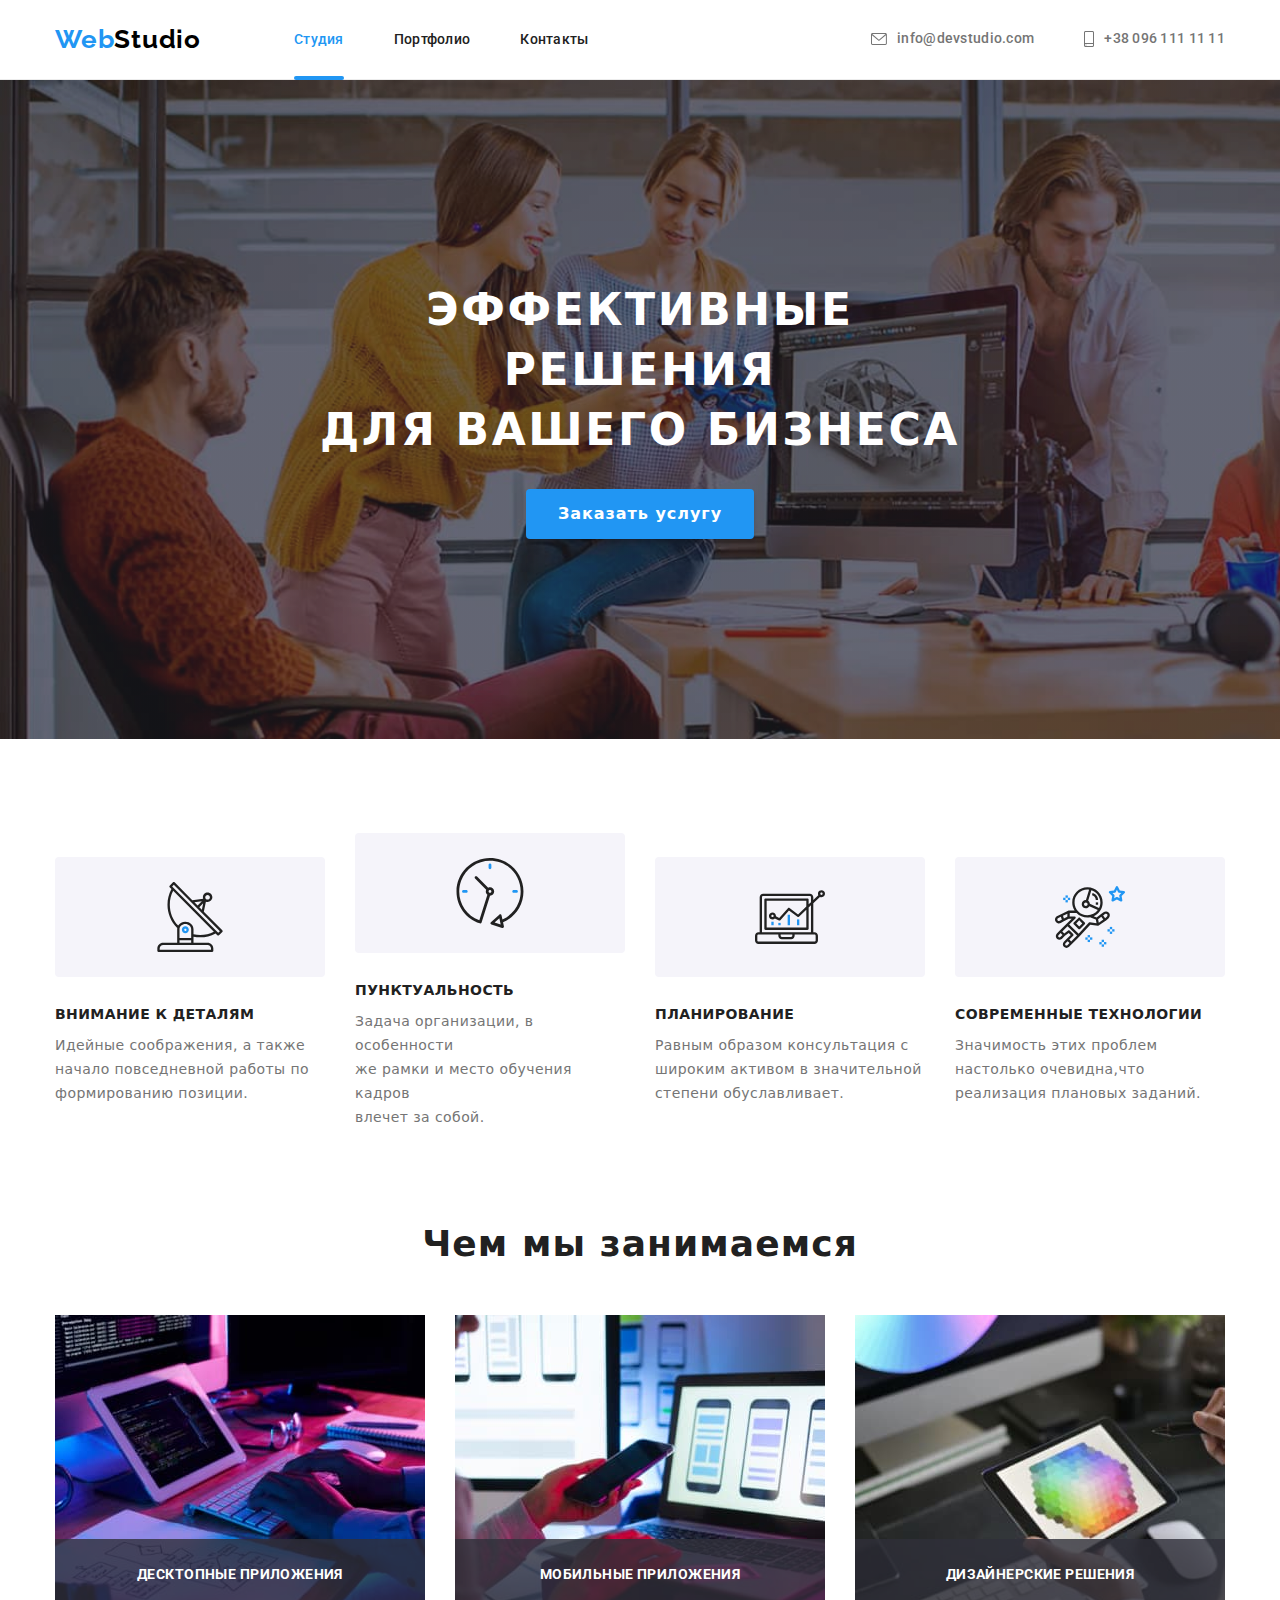
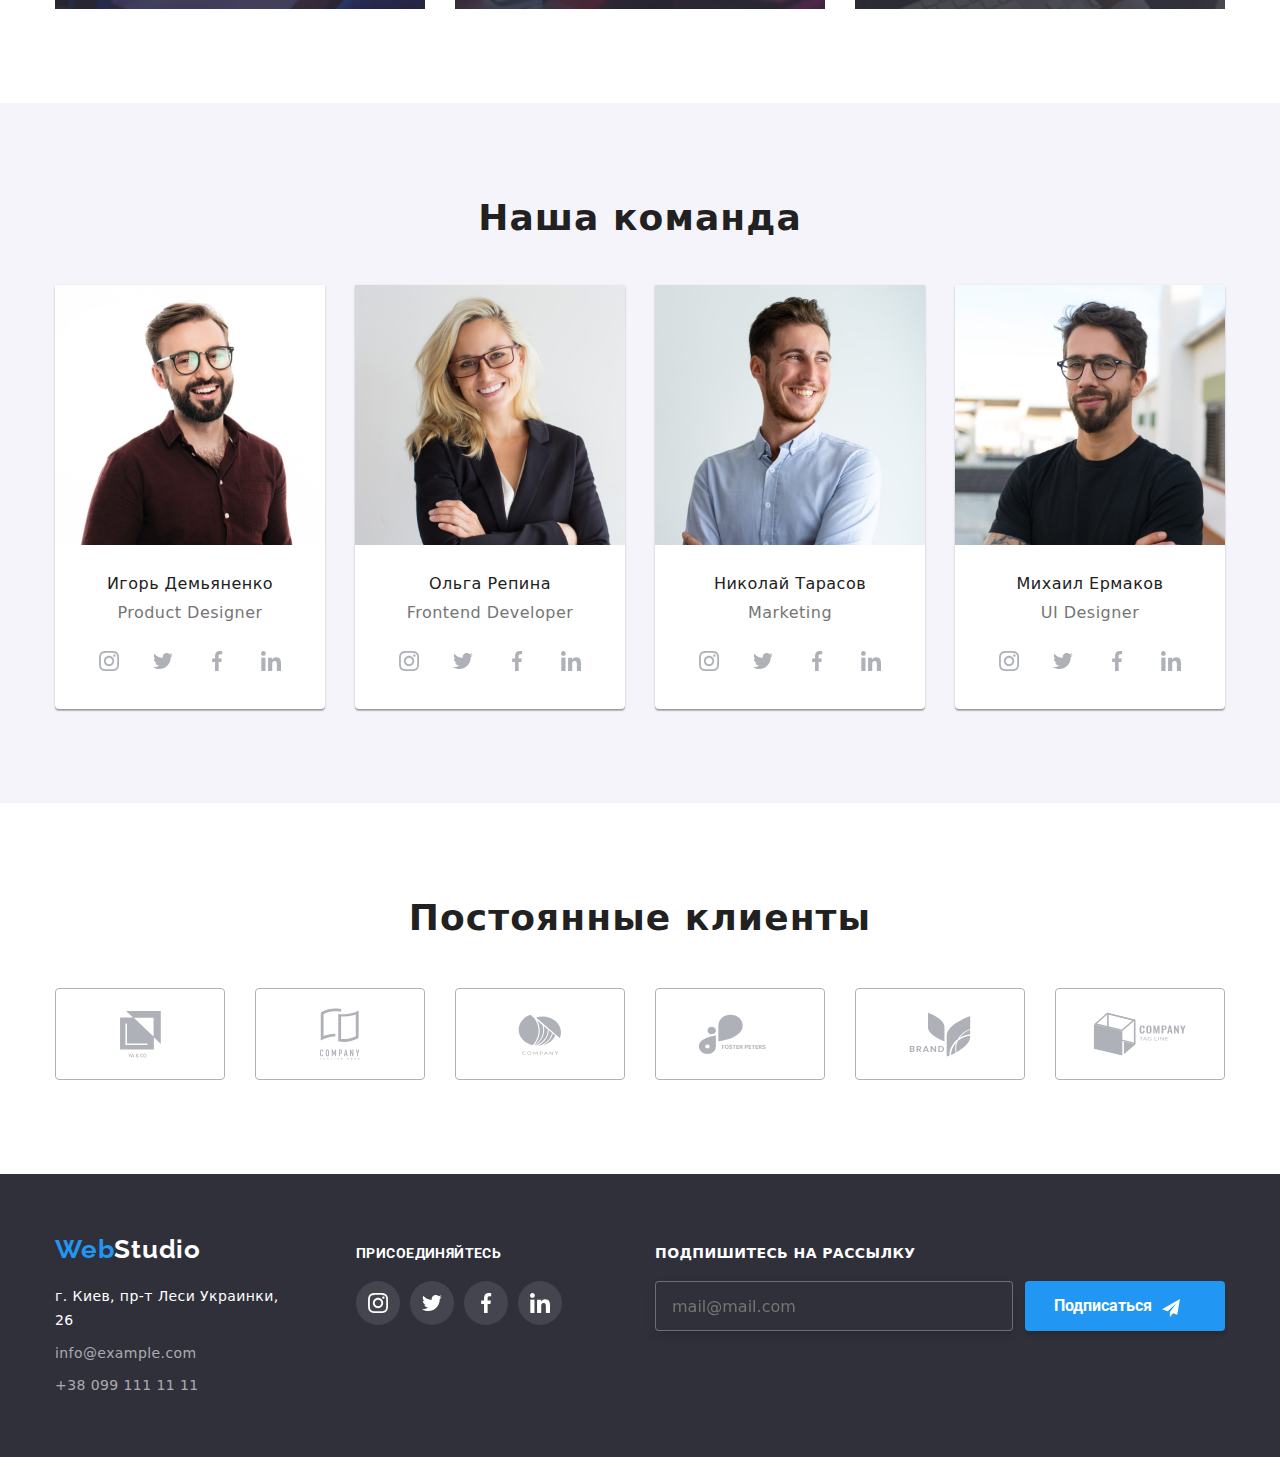
==== commit 7261e1ea: "awesome" ====
--- a/index.html
+++ b/index.html
@@ -18,7 +18,7 @@
     <link rel="stylesheet" href="./css/main.min.css" />
   </head>
   <body>
-    <!--Hader-->
+    <!--Header-->
     <header class="header">
       <div class="container header-container">
         <nav class="navigation-header">
@@ -27,7 +27,7 @@
           >
           <ul class="menu list">
             <li class="menu__item">
-              <a class="menu__link menu__link--curent menu__link--link" href="./index.html"
+              <a class="menu__link menu__link--current menu__link--link" href="./index.html"
                 >Студия</a
               >
             </li>
--- a/css/main.min.css
+++ b/css/main.min.css
@@ -1,2 +1,2 @@
-body{font-family:"Roboto",sans-serif}.container{width:1200px;margin:0 auto;padding-left:15px;padding-right:15px}.link{text-decoration:none}.list{list-style:none}.visually-hidden{position:absolute;width:1px;height:1px;margin:-1px;border:0;padding:0;white-space:nowrap;-webkit-clip-path:inset(100%);clip-path:inset(100%);clip:rect(0 0 0 0);overflow:hidden}h1,h2,h3,h4,h5,h6,p{margin-top:0;margin-bottom:0}ul,ol{margin-top:0;margin-bottom:0;padding-left:0}img{display:block;max-width:100%}/*! modern-normalize v1.1.0 | MIT License | https://github.com/sindresorhus/modern-normalize */*,::before,::after{-webkit-box-sizing:border-box;box-sizing:border-box}html{line-height:1.15;-webkit-text-size-adjust:100%;-moz-tab-size:4;-o-tab-size:4;tab-size:4}body{margin:0;font-family:system-ui,-apple-system,"Segoe UI",Roboto,Helvetica,Arial,sans-serif,"Apple Color Emoji","Segoe UI Emoji"}hr{height:0;color:inherit}abbr[title]{-webkit-text-decoration:underline dotted;text-decoration:underline dotted}b,strong{font-weight:bolder}code,kbd,samp,pre{font-family:ui-monospace, SFMono-Regular, Consolas, 'Liberation Mono', Menlo, monospace;font-size:1em}small{font-size:80%}sub,sup{font-size:75%;line-height:0;position:relative;vertical-align:baseline}sub{bottom:-0.25em}sup{top:-0.5em}table{text-indent:0;border-color:inherit}button,input,optgroup,select,textarea{font-family:inherit;font-size:100%;line-height:1.15;margin:0}button,select{text-transform:none}button,[type='button'],[type='reset'],[type='submit']{-webkit-appearance:button}::-moz-focus-inner{border-style:none;padding:0}:-moz-focusring{outline:1px dotted ButtonText}:-moz-ui-invalid{box-shadow:none}legend{padding:0}progress{vertical-align:baseline}::-webkit-inner-spin-button,::-webkit-outer-spin-button{height:auto}[type='search']{-webkit-appearance:textfield;outline-offset:-2px}::-webkit-search-decoration{-webkit-appearance:none}::-webkit-file-upload-button{-webkit-appearance:button;font:inherit}summary{display:list-item}body{font-family:"Roboto",sans-serif}.header{padding-top:24px;padding-bottom:24px;background-color:#ffffff;border-bottom:1px solid #ececec}.header-container{display:-webkit-box;display:-ms-flexbox;display:flex}.navigation-header{display:-webkit-box;display:-ms-flexbox;display:flex;-webkit-box-align:center;-ms-flex-align:center;align-items:center}.navigation-header__logo{font-family:"Raleway",sans-serif;font-style:normal;font-weight:700;font-size:26px;line-height:1.19;letter-spacing:0.03em;color:#000000;margin-right:93px}.navigation-header__logo-type{font-family:"Raleway",sans-serif;font-style:normal;font-weight:700;font-size:26px;line-height:1.19;letter-spacing:0.03em;color:#2196f3}.menu{display:-webkit-box;display:-ms-flexbox;display:flex;-webkit-box-align:center;-ms-flex-align:center;align-items:center}.menu__item:not(:last-child){margin-right:50px}.menu__link{font-family:"Roboto",sans-serif;font-weight:500;font-size:14px;line-height:1.14;letter-spacing:0.02em;position:relative;color:#212121;-webkit-transition-property:color;transition-property:color;-webkit-transition-duration:250ms;transition-duration:250ms;-webkit-transition-timing-function:cubic-bezier(0.4, 0, 0.2, 1);transition-timing-function:cubic-bezier(0.4, 0, 0.2, 1)}.menu__link--curent{color:#2196f3}.menu__link--link{text-decoration:none}.menu__link::after{content:'';display:block;position:absolute;width:100%;height:4px;bottom:-33px;background-color:#2196f3;border-radius:2px;opacity:0;-webkit-transition:250ms cubic-bezier(0.4, 0, 0.2, 1);transition:250ms cubic-bezier(0.4, 0, 0.2, 1)}.menu__link--curent::after{color:#2196f3;content:'';display:block;position:absolute;width:100%;height:4px;bottom:-33px;background-color:#2196f3;border-radius:2px;opacity:1;-webkit-transition:250ms cubic-bezier(0.4, 0, 0.2, 1);transition:250ms cubic-bezier(0.4, 0, 0.2, 1)}.menu__link:hover,.menu__link:focus{color:#2196f3}.menu__link:hover::after,.menu__link:focus::after{color:#2196f3;opacity:1}.contacts-list-header{margin-left:auto;display:-webkit-box;display:-ms-flexbox;display:flex;-webkit-box-align:center;-ms-flex-align:center;align-items:center}.contacts-list-header__item:not(:last-child){margin-right:50px}.contacts-list-header__mail{font-family:"Roboto",sans-serif;font-weight:500;font-size:14px;line-height:1.14;letter-spacing:0.02em;color:#757575;display:-webkit-box;display:-ms-flexbox;display:flex;-webkit-box-align:center;-ms-flex-align:center;align-items:center;-webkit-transition-property:color;transition-property:color;-webkit-transition-duration:250ms;transition-duration:250ms;-webkit-transition-timing-function:cubic-bezier(0.4, 0, 0.2, 1);transition-timing-function:cubic-bezier(0.4, 0, 0.2, 1)}.contacts-list-header__mail:hover,.contacts-list-header__mail:focus{color:#2196f3}.contacts-list-header__phone-number{font-family:"Roboto",sans-serif;font-weight:500;font-size:14px;line-height:1.14;letter-spacing:0.02em;color:#757575;display:-webkit-box;display:-ms-flexbox;display:flex;-webkit-box-align:center;-ms-flex-align:center;align-items:center;-webkit-transition-property:color;transition-property:color;-webkit-transition-duration:250ms;transition-duration:250ms;-webkit-transition-timing-function:cubic-bezier(0.4, 0, 0.2, 1);transition-timing-function:cubic-bezier(0.4, 0, 0.2, 1)}.contacts-list-header__phone-number:hover,.contacts-list-header__phone-number:focus{color:#2196f3}.contacts-list-header__icon-contact{fill:currentColor;margin-right:10px}body{font-family:"Roboto",sans-serif}.hero{background-image:-webkit-gradient(linear, left top, left bottom, from(rgba(47,48,58,0.4)), to(rgba(47,48,58,0.4))),url("../images/bg-img/bg-img.jpg");background-image:linear-gradient(rgba(47,48,58,0.4), rgba(47,48,58,0.4)),url("../images/bg-img/bg-img.jpg");background-color:#c4c4c4;background-size:cover;padding-top:200px;padding-bottom:200px}.hero-container{width:1200px;margin:0 auto;padding-left:15px;padding-right:15px}.hero-title{font-weight:900;font-size:44px;line-height:1.36;text-align:center;letter-spacing:0.06em;text-transform:uppercase;color:#ffffff;margin:0 auto;width:696px;margin-bottom:30px}.modal-btn{-webkit-box-shadow:0px 4px 4px rgba(0,0,0,0.15);box-shadow:0px 4px 4px rgba(0,0,0,0.15);border-radius:4px;height:50px;padding:10px 32px;margin-bottom:200px;background-color:#2196f3;font-weight:700;font-size:16px;line-height:1.87;letter-spacing:0.06em;display:-webkit-box;display:-ms-flexbox;display:flex;-webkit-box-align:center;-ms-flex-align:center;align-items:center;text-align:center;margin:0 auto;cursor:pointer;border:none;color:#ffffff}body{font-family:"Roboto",sans-serif}.advantages{background-color:#ffffff;padding-top:94px;padding-bottom:94px}.advantages-container{width:1200px;margin:0 auto;padding-left:15px;padding-right:15px;display:-webkit-box;display:-ms-flexbox;display:flex;-webkit-box-align:center;-ms-flex-align:center;align-items:center}.advantages-title--visually-hidden{position:absolute;width:1px;height:1px;margin:-1px;border:0;padding:0;white-space:nowrap;-webkit-clip-path:inset(100%);clip-path:inset(100%);clip:rect(0 0 0 0);overflow:hidden}.advantages-list{display:-webkit-box;display:-ms-flexbox;display:flex;-webkit-box-align:center;-ms-flex-align:center;align-items:center}.advantages-list--list-hidden{list-style:none}.advantages-list__item{width:270px;-ms-flex-preferred-size:calc((100% - 120px) / 4);flex-basis:calc((100% - 120px) / 4)}.advantages-list__item:not(:last-child){margin-right:30px}.advantages-list__icon{display:-webkit-box;display:-ms-flexbox;display:flex;-webkit-box-align:center;-ms-flex-align:center;align-items:center;-webkit-box-pack:center;-ms-flex-pack:center;justify-content:center;width:270px;height:120px;background:#f5f4fa;border-radius:4px;margin-bottom:30px}.advantages-list__title{font-weight:700;font-size:14px;line-height:1.14;letter-spacing:0.03em;text-transform:uppercase;color:#212121;padding-bottom:10px}.advantages-list__text{font-weight:400;font-size:14px;line-height:24px;letter-spacing:0.03em;color:#757575}body{font-family:"Roboto",sans-serif}.about-as{background-color:#ffffff;padding-bottom:94px}.container-about-as{width:1200px;margin:0 auto;padding-left:15px;padding-right:15px}.about-as-title{font-weight:700;font-size:36px;line-height:1.16;text-align:center;letter-spacing:0.03em;color:#212121;margin-bottom:50px}.about-as-list{display:-webkit-box;display:-ms-flexbox;display:flex;-webkit-box-align:center;-ms-flex-align:center;align-items:center}.about-as-list--list{list-style:none}.about-as-list__item:not(:last-child){margin-right:30px}.product{display:-webkit-box;display:-ms-flexbox;display:flex;position:relative}.product__thumb{width:370px;height:70px;bottom:0;background:rgba(47,48,58,0.8);display:-webkit-box;display:-ms-flexbox;display:flex;-webkit-box-align:center;-ms-flex-align:center;align-items:center;-webkit-box-pack:center;-ms-flex-pack:center;justify-content:center;margin:0 auto;text-align:center;position:absolute}.products__actions-title{font-family:"Roboto",sans-serif;font-style:normal;font-weight:700;font-size:14px;line-height:16px;text-align:center;letter-spacing:0.03em;text-transform:uppercase;color:#ffffff}.our-team{background-color:#f5f4fa;padding-top:94px;padding-bottom:94px}.our-team-container{width:1200px;margin:0 auto;padding-left:15px;padding-right:15px}.our-team-title{font-weight:700;font-size:36px;line-height:1.16;text-align:center;letter-spacing:0.03em;color:#212121;margin-bottom:46px}.our-team-list{display:-webkit-box;display:-ms-flexbox;display:flex;-webkit-box-align:center;-ms-flex-align:center;align-items:center;-ms-flex-wrap:wrap;flex-wrap:wrap;margin-top:-30px;margin-left:-30px}.our-team-list--list{list-style:none}.our-team-list__item{margin-top:30px;margin-left:30px;background:#ffffff;-webkit-box-shadow:0px 1px 3px rgba(0,0,0,0.12),0px 1px 1px rgba(0,0,0,0.14),0px 2px 1px rgba(0,0,0,0.2);box-shadow:0px 1px 3px rgba(0,0,0,0.12),0px 1px 1px rgba(0,0,0,0.14),0px 2px 1px rgba(0,0,0,0.2);border-radius:0px 0px 4px 4px}.people{padding-top:30px;padding-bottom:26px;padding-right:32px;padding-left:32px}.people__title{font-weight:500;font-size:16px;line-height:1.18;text-align:center;letter-spacing:0.03em;margin-bottom:10px;color:#212121}.people__text{font-weight:400;font-size:16px;line-height:1.18;text-align:center;letter-spacing:0.03em;color:#757575;margin-bottom:16px}.social-list{display:-webkit-box;display:-ms-flexbox;display:flex;-webkit-box-align:center;-ms-flex-align:center;align-items:center;-webkit-box-pack:justify;-ms-flex-pack:justify;justify-content:space-between}.social-list--list{list-style:none}.social-list__link{display:-webkit-box;display:-ms-flexbox;display:flex;-webkit-box-align:center;-ms-flex-align:center;align-items:center;-webkit-box-pack:center;-ms-flex-pack:center;justify-content:center;width:44px;height:44px;border-radius:50%;fill:#afb1b8;-webkit-transition-property:fill, background-color;transition-property:fill, background-color;-webkit-transition-duration:250ms;transition-duration:250ms;-webkit-transition-timing-function:cubic-bezier(0.4, 0, 0.2, 1);transition-timing-function:cubic-bezier(0.4, 0, 0.2, 1)}.social-list__link--link{list-style:none}.social-list__link:hover,.social-list__link:focus{background-color:#2196f3;fill:#ffffff}.our-partners{background-color:#ffffff;padding-top:94px;padding-bottom:94px}.our-partners-container{width:1200px;margin:0 auto;padding-left:15px;padding-right:15px}.our-partners-title{font-weight:700;font-size:36px;line-height:1.16;text-align:center;letter-spacing:0.03em;color:#212121;margin-bottom:50px}.our-partners-list{fill:#afb1b8;display:-webkit-box;display:-ms-flexbox;display:flex;-webkit-box-align:center;-ms-flex-align:center;align-items:center}.our-partners-list--list{list-style:none}.our-partners-list__item:not(:last-child){margin-right:30px}.our-partners-list__link{display:-webkit-box;display:-ms-flexbox;display:flex;-webkit-box-align:center;-ms-flex-align:center;align-items:center;-webkit-box-pack:center;-ms-flex-pack:center;justify-content:center;display:flex;width:170px;height:92px;left:215px;top:2493px;fill:#afb1b8;border:1px solid #afb1b8;-webkit-box-sizing:border-box;box-sizing:border-box;border-radius:4px;display:flex;align-items:center;-webkit-transition-property:fill, border;transition-property:fill, border;-webkit-transition-duration:250ms;transition-duration:250ms;-webkit-transition-timing-function:cubic-bezier(0.4, 0, 0.2, 1);transition-timing-function:cubic-bezier(0.4, 0, 0.2, 1)}.our-partners-list__link:hover,.our-partners-list__link:focus{fill:#2196f3;border:1px solid #2196f3}.our-partners-list__icon-partners{display:-webkit-box;display:-ms-flexbox;display:flex;-webkit-box-align:center;-ms-flex-align:center;align-items:center}.footer{background-color:#2f303a;padding-bottom:60px;padding-top:60px}.flex-footer{display:-webkit-box;display:-ms-flexbox;display:flex;-webkit-box-align:baseline;-ms-flex-align:baseline;align-items:baseline;width:1200px;margin:0 auto;padding-left:15px;padding-right:15px}.address-list{display:-webkit-box;display:-ms-flexbox;display:flex;-webkit-box-orient:vertical;-webkit-box-direction:normal;-ms-flex-direction:column;flex-direction:column}.address-list--list{list-style:none}.address-list__item:not(:last-child){margin-bottom:9px}.address-list__link{font-style:normal;font-weight:400;font-size:14px;line-height:1.71;letter-spacing:0.03em;color:#ffffff;-webkit-transition-property:color;transition-property:color;-webkit-transition-duration:250ms;transition-duration:250ms;-webkit-transition-timing-function:cubic-bezier(0.4, 0, 0.2, 1);transition-timing-function:cubic-bezier(0.4, 0, 0.2, 1)}.address-list__link--link{text-decoration:none}.address-list__mail{font-style:normal;font-weight:400;font-size:14px;line-height:1.71;letter-spacing:0.03em;color:rgba(255,255,255,0.6);-webkit-transition-property:color;transition-property:color;-webkit-transition-duration:250ms;transition-duration:250ms;-webkit-transition-timing-function:cubic-bezier(0.4, 0, 0.2, 1);transition-timing-function:cubic-bezier(0.4, 0, 0.2, 1)}.address-list__phone{font-style:normal;font-weight:400;font-size:14px;line-height:21.714px;letter-spacing:0.03em;color:rgba(255,255,255,0.6);-webkit-transition-property:color;transition-property:color;-webkit-transition-duration:250ms;transition-duration:250ms;-webkit-transition-timing-function:cubic-bezier(0.4, 0, 0.2, 1);transition-timing-function:cubic-bezier(0.4, 0, 0.2, 1)}.address-list__link:hover,.address-list__link:focus{color:rgba(255,255,255,0.6)}.address-list__mail:hover,.address-list__mail:focus,.address-list__phone:hover,.address-list__phone:focus{color:#ffffff}.footer-contacts__contacts{margin-right:70px}.footer-contacts__contacts--visualyhidden{position:absolute;width:1px;height:1px;margin:-1px;border:0;padding:0;white-space:nowrap;-webkit-clip-path:inset(100%);clip-path:inset(100%);clip:rect(0 0 0 0);overflow:hidden}.footer-contacts__logo-footer{font-family:"Raleway",sans-serif;font-style:normal;font-weight:700;font-size:26px;line-height:1.19;letter-spacing:0.03em;color:#ffffff;display:block;-webkit-box-align:center;-ms-flex-align:center;align-items:center;margin-bottom:20px}.footer-contacts__logo-type-footer{font-family:"Raleway",sans-serif;font-style:normal;font-weight:700;font-size:26px;line-height:1.19;letter-spacing:0.03em;color:#2196f3}.footer-contacts__logo-footer--link{text-decoration:none}.footer-link{margin-right:93px}.footer-title{width:145px;height:16px;font-family:"Roboto",sans-serif;font-style:normal;font-weight:700;font-size:14px;line-height:16px;letter-spacing:0.03em;text-transform:uppercase;text-align:center;margin-bottom:20px;color:#ffffff;display:block}.footer-social-list{display:-webkit-box;display:-ms-flexbox;display:flex;-webkit-box-align:center;-ms-flex-align:center;align-items:center}.footer-social-list--list{list-style:none}.footer-social-list__item{display:-webkit-box;display:-ms-flexbox;display:flex}.footer-social-list__item:not(:last-child){margin-right:10px}.footer-social-list__link{display:-webkit-box;display:-ms-flexbox;display:flex;-webkit-box-align:center;-ms-flex-align:center;align-items:center;-webkit-box-pack:center;-ms-flex-pack:center;justify-content:center;width:44px;height:44px;border-radius:50%;background:rgba(255,255,255,0.1);fill:#ffffff;-webkit-transition-property:background-color;transition-property:background-color;-webkit-transition-duration:250ms;transition-duration:250ms;-webkit-transition-timing-function:cubic-bezier(0.4, 0, 0.2, 1);transition-timing-function:cubic-bezier(0.4, 0, 0.2, 1)}.footer-social-list__link:hover,.footer-social-list__link:focus{background-color:#2196f3}.form-title{margin-bottom:20px;display:block;font-family:var(--main-font);font-style:normal;font-weight:700;font-size:14px;line-height:16px;letter-spacing:0.03em;text-transform:uppercase;color:#ffffff}.form{display:-webkit-box;display:-ms-flexbox;display:flex;-webkit-box-align:center;-ms-flex-align:center;align-items:center;-webkit-box-pack:center;-ms-flex-pack:center;justify-content:center}.form__input-form{width:358px;height:50px;left:815px;top:2787px;padding-left:16px;padding-top:15px;padding-bottom:15px;margin-right:12px;background:#2f303a;color:#ffffff;border:1px solid rgba(255,255,255,0.3);-webkit-box-sizing:border-box;box-sizing:border-box;-webkit-filter:drop-shadow(0px 4px 4px rgba(0,0,0,0.15));filter:drop-shadow(0px 4px 4px rgba(0,0,0,0.15));border-radius:4px}.form__form-btn{width:200px;height:50px;display:-webkit-box;display:-ms-flexbox;display:flex;-webkit-box-align:center;-ms-flex-align:center;align-items:center;cursor:pointer;border:none;font-family:"Roboto",sans-serif;font-style:normal;font-weight:700;font-size:16px;line-height:30px;padding-left:29px;color:#ffffff;background:#2196f3;-webkit-box-shadow:0px 4px 4px rgba(0,0,0,0.15);box-shadow:0px 4px 4px rgba(0,0,0,0.15);border-radius:4px}.form__icon-form-btn{height:18px;width:18px;margin-left:10px}.main-container-portfolio{padding-bottom:94px;padding-top:94px}.container-portfolio{width:1200px;margin:0 auto;padding-left:15px;padding-right:15px}.portfolio-title--visually-hidden{position:absolute;width:1px;height:1px;margin:-1px;border:0;padding:0;white-space:nowrap;-webkit-clip-path:inset(100%);clip-path:inset(100%);clip:rect(0 0 0 0);overflow:hidden}.porfolio-list{display:-webkit-box;display:-ms-flexbox;display:flex;-webkit-box-pack:center;-ms-flex-pack:center;justify-content:center;-webkit-box-align:center;-ms-flex-align:center;align-items:center;margin-bottom:50px}.porfolio-list--list{list-style:none}.portfolio-list__btn-item:not(:last-child){margin-right:8px}.portfolio-list__btn{background:#f5f4fa;font-weight:500;font-size:16px;line-height:1.62;text-align:center;letter-spacing:0.03em;cursor:pointer;color:#212121;border:none;background:#f5f4fa;border-radius:4px;padding:6px 22px;-webkit-transition-property:color, background-color, -webkit-box-shadow;transition-property:color, background-color, -webkit-box-shadow;transition-property:color, background-color, box-shadow;transition-property:color, background-color, box-shadow, -webkit-box-shadow;-webkit-transition-duration:250ms;transition-duration:250ms;-webkit-transition-timing-function:cubic-bezier(0.4, 0, 0.2, 1);transition-timing-function:cubic-bezier(0.4, 0, 0.2, 1)}.portfolio-list__btn:hover,.portfolio-list__btn:focus{background-color:#2196f3;color:#ffffff;-webkit-box-shadow:0px 3px 1px rgba(0,0,0,0.1),0px 1px 2px rgba(0,0,0,0.08),0px 2px 2px rgba(0,0,0,0.12);box-shadow:0px 3px 1px rgba(0,0,0,0.1),0px 1px 2px rgba(0,0,0,0.08),0px 2px 2px rgba(0,0,0,0.12);border-radius:4px}.portfolio-list__btn--curent{background-color:#2196f3;color:#ffffff}.portfolio-projects{display:-webkit-box;display:-ms-flexbox;display:flex;-ms-flex-wrap:wrap;flex-wrap:wrap;margin-top:-30px;margin-left:-30px}.portfolio-projects--link{list-style:none}.portfolio-projects__item-card{background:#ffffff;margin-top:30px;margin-left:30px;-webkit-transition-property:-webkit-box-shadow;transition-property:-webkit-box-shadow;transition-property:box-shadow;transition-property:box-shadow, -webkit-box-shadow;-webkit-transition-duration:250ms;transition-duration:250ms;-webkit-transition-timing-function:cubic-bezier(0.4, 0, 0.2, 1);transition-timing-function:cubic-bezier(0.4, 0, 0.2, 1)}.portfolio-projects-product{display:-webkit-box;display:-ms-flexbox;display:flex}.portfolio-projects__link-overlay--link{text-decoration:none}.portfolio-projects__link-overlay:hover,.portfolio-projects__link-overlay:focus{-webkit-box-shadow:0px 1px 1px rgba(0,0,0,0.12),0px 4px 4px rgba(0,0,0,0.06),1px 4px 6px rgba(0,0,0,0.16);box-shadow:0px 1px 1px rgba(0,0,0,0.12),0px 4px 4px rgba(0,0,0,0.06),1px 4px 6px rgba(0,0,0,0.16)}.portfolio-projects__thumb{position:relative;overflow:hidden}.portfolio-projects__card{border:1px solid #e5e5e5;border-top:none;padding:24px 20px}.portfolio-projects__thumb-text{display:-webkit-box;display:-ms-flexbox;display:flex;-webkit-box-align:center;-ms-flex-align:center;align-items:center;-webkit-box-pack:center;-ms-flex-pack:center;justify-content:center;position:absolute;padding:64px 24px;font-family:var(--main-font);font-style:normal;font-weight:400;font-size:18px;line-height:28px;letter-spacing:0.03em;color:#ffffff;background:rgba(33,150,243,0.9);-webkit-transform:translateY(0);transform:translateY(0);-webkit-transition:-webkit-transform 250ms cubic-bezier(0.4, 0, 0.2, 1);transition:-webkit-transform 250ms cubic-bezier(0.4, 0, 0.2, 1);transition:transform 250ms cubic-bezier(0.4, 0, 0.2, 1);transition:transform 250ms cubic-bezier(0.4, 0, 0.2, 1), -webkit-transform 250ms cubic-bezier(0.4, 0, 0.2, 1)}.portfolio-projects__title-item{font-family:"Roboto",sans-serif;font-weight:700;font-size:18px;line-height:2;letter-spacing:0.06em;color:#212121}.portfolio-projects__text{font-weight:400;font-size:16px;line-height:1.87;letter-spacing:0.03em;color:#757575}.portfolio-projects__link-overlay:hover,.portfolio-projects__link-overlay:focus{-webkit-transition-property:-webkit-box-shadow;transition-property:-webkit-box-shadow;transition-property:box-shadow;transition-property:box-shadow, -webkit-box-shadow;-webkit-transition-duration:250ms;transition-duration:250ms;-webkit-transition-timing-function:cubic-bezier(0.4, 0, 0.2, 1);transition-timing-function:cubic-bezier(0.4, 0, 0.2, 1)}.portfolio-projects__link-overlay:hover .portfolio-projects__thumb-text,.portfolio-projects__link-overlay:focus .portfolio-projects__thumb-text{-webkit-transform:translateY(-100%);transform:translateY(-100%);-webkit-transition:-webkit-transform 250ms cubic-bezier(0.4, 0, 0.2, 1);transition:-webkit-transform 250ms cubic-bezier(0.4, 0, 0.2, 1);transition:transform 250ms cubic-bezier(0.4, 0, 0.2, 1);transition:transform 250ms cubic-bezier(0.4, 0, 0.2, 1), -webkit-transform 250ms cubic-bezier(0.4, 0, 0.2, 1)}.backdrop{position:fixed;width:100vw;height:100vh;left:0px;top:0px;opacity:1;pointer-events:auto;background:rgba(0,0,0,0.2);-webkit-transform:scale(1);transform:scale(1);-webkit-transition:opacity 250ms cubic-bezier(0.4, 0, 0.2, 1),visibility 250ms cubic-bezier(0.4, 0, 0.2, 1);transition:opacity 250ms cubic-bezier(0.4, 0, 0.2, 1),visibility 250ms cubic-bezier(0.4, 0, 0.2, 1)}.backdrop--is-hidden{opacity:0;pointer-events:none;visibility:hidden;-webkit-transform:scale(1);transform:scale(1)}.modal-window{position:absolute;width:528px;top:50%;left:50%;display:-webkit-box;display:-ms-flexbox;display:flex;-webkit-box-orient:vertical;-webkit-box-direction:normal;-ms-flex-direction:column;flex-direction:column;background:#ffffff;-webkit-box-shadow:0px 1px 3px rgba(0,0,0,0.12),0px 1px 1px rgba(0,0,0,0.14),0px 2px 1px rgba(0,0,0,0.2);box-shadow:0px 1px 3px rgba(0,0,0,0.12),0px 1px 1px rgba(0,0,0,0.14),0px 2px 1px rgba(0,0,0,0.2);border-radius:4px;-webkit-transform:translate(-50%, -50%) scale(1);transform:translate(-50%, -50%) scale(1);-webkit-transition:-webkit-transform 250ms cubic-bezier(0.4, 0, 0.2, 1);transition:-webkit-transform 250ms cubic-bezier(0.4, 0, 0.2, 1);transition:transform 250ms cubic-bezier(0.4, 0, 0.2, 1);transition:transform 250ms cubic-bezier(0.4, 0, 0.2, 1), -webkit-transform 250ms cubic-bezier(0.4, 0, 0.2, 1)}.backdrop--is-hidden .modal-window{-webkit-transform:translate(-50%, -50%) scale(0.5);transform:translate(-50%, -50%) scale(0.5)}.modal-window__button-close{position:absolute;top:0;right:0;width:30px;height:30px;margin-right:10px;margin-top:8px;background:#ffffff;border:1px solid rgba(0,0,0,0.1);-webkit-box-sizing:border-box;box-sizing:border-box;cursor:pointer;border-radius:50%;visibility:visible;display:-webkit-box;display:-ms-flexbox;display:flex;-webkit-box-align:center;-ms-flex-align:center;align-items:center;-webkit-box-pack:center;-ms-flex-pack:center;justify-content:center}.modal-window__button-close:hover,.modal-window__button-close:focus{fill:#2196f3}textarea{resize:none}.modal-window__form-title{font-family:"Roboto",sans-serif;font-style:normal;font-weight:700;font-size:20px;line-height:23px;text-align:center;letter-spacing:0.03em;color:#212121;margin:40px 40px 12px 40px}.modal-window-form{margin-left:auto;margin-right:auto;padding-left:40px;padding-right:40px}.modal-window-form__field{position:relative;display:-webkit-box;display:-ms-flexbox;display:flex;-webkit-box-orient:vertical;-webkit-box-direction:normal;-ms-flex-direction:column;flex-direction:column}.modal-window-form__field:not(:last-child){margin-bottom:10px}.modal-window-form__field label{font-family:"Roboto",sans-serif;font-style:normal;font-weight:400;font-size:12px;line-height:14px;letter-spacing:0.01em;color:#757575}.modal-window-form__field textarea::-webkit-input-placeholder{font-family:"Roboto",sans-serif;font-style:normal;font-weight:400;font-size:14px;line-height:16px;letter-spacing:0.01em;color:rgba(117,117,117,0.5)}.modal-window-form__field textarea:-ms-input-placeholder{font-family:"Roboto",sans-serif;font-style:normal;font-weight:400;font-size:14px;line-height:16px;letter-spacing:0.01em;color:rgba(117,117,117,0.5)}.modal-window-form__field textarea::-ms-input-placeholder{font-family:"Roboto",sans-serif;font-style:normal;font-weight:400;font-size:14px;line-height:16px;letter-spacing:0.01em;color:rgba(117,117,117,0.5)}.modal-window-form__field textarea::placeholder{font-family:"Roboto",sans-serif;font-style:normal;font-weight:400;font-size:14px;line-height:16px;letter-spacing:0.01em;color:rgba(117,117,117,0.5)}.modal-window-form__input{width:448px;height:40px;padding-left:40px;border:1px solid rgba(33,33,33,0.2);-webkit-box-sizing:border-box;box-sizing:border-box;border-radius:4px;margin-top:4px;-webkit-transition-property:border;transition-property:border;-webkit-transition-duration:250ms;transition-duration:250ms;-webkit-transition-timing-function:cubic-bezier(0.4, 0, 0.2, 1);transition-timing-function:cubic-bezier(0.4, 0, 0.2, 1);outline:none}.modal-window-form__input:hover,.modal-window-form__input:focus{border:1px solid #2196f3}.modal-window-form__svg{position:absolute;display:inline-block;left:12px;top:50%;width:18px;height:18px;-webkit-transition-property:fill;transition-property:fill;-webkit-transition-duration:250ms;transition-duration:250ms;-webkit-transition-timing-function:cubic-bezier(0.4, 0, 0.2, 1);transition-timing-function:cubic-bezier(0.4, 0, 0.2, 1)}.modal-window-form__input:focus ~ .modal-window-form__svg,.modal-window-form__input:hover ~ .modal-window-form__svg{fill:#2196f3}.modal-window-form__text-area{padding:11px 16px;height:120px;border:1px solid rgba(33,33,33,0.2);-webkit-box-sizing:border-box;box-sizing:border-box;border-radius:4px;margin-top:4px;-webkit-transition-property:border;transition-property:border;-webkit-transition-duration:250ms;transition-duration:250ms;-webkit-transition-timing-function:cubic-bezier(0.4, 0, 0.2, 1);transition-timing-function:cubic-bezier(0.4, 0, 0.2, 1)}.modal-window-form__accept{display:-webkit-box;display:-ms-flexbox;display:flex;-webkit-box-align:center;-ms-flex-align:center;align-items:center;font-family:"Roboto",sans-serif;font-style:normal;font-weight:400;font-size:14px;line-height:24px;margin-top:20px;margin-bottom:30px;letter-spacing:0.03em;color:#757575}.modal-window-form__accept-label{margin:0 auto;display:-webkit-box;display:-ms-flexbox;display:flex;-webkit-box-align:center;-ms-flex-align:center;align-items:center;-webkit-box-pack:center;-ms-flex-pack:center;justify-content:center}.modal-window-form__text-area:hover,.modal-window-form__text-area:focus{border:1px solid #2196f3}.modal-window-form__checkbox-input{-webkit-appearance:none;-moz-appearance:none;appearance:none;position:absolute}.modal-window-form__checkbox-icon{display:-webkit-inline-box;display:-ms-inline-flexbox;display:inline-flex;width:16px;height:15px;margin-right:7px;cursor:pointer;background-image:url(../images/check-box-img/vector.svg)}.modal-window-form__checkbox-input:checked+.modal-window-form__checkbox-icon{background-image:url(../images/check-box-img/icon-check-done.svg)}.modal-window-form__pdf{font-family:"Roboto",sans-serif;font-style:normal;font-weight:400;font-size:14px;line-height:24px;letter-spacing:0.03em;color:#2196f3;border-bottom:1px solid #2196f3}.modal-window-form__pdf--link{text-decoration:none}.modal-window-form__btn{display:-webkit-box;display:-ms-flexbox;display:flex;-webkit-box-align:center;-ms-flex-align:center;align-items:center;-webkit-box-pack:center;-ms-flex-pack:center;justify-content:center;margin:0 auto;width:200px;height:50px;cursor:pointer;border:none;background:#2196f3;-webkit-box-shadow:0px 4px 4px rgba(0,0,0,0.15);box-shadow:0px 4px 4px rgba(0,0,0,0.15);border-radius:4px;font-family:"Roboto",sans-serif;font-style:normal;font-weight:700;font-size:16px;line-height:30px;letter-spacing:0.06em;color:#ffffff;margin-bottom:40px}
+body{font-family:"Roboto",sans-serif}.container{width:1200px;margin:0 auto;padding-left:15px;padding-right:15px}.link{text-decoration:none}.list{list-style:none}.visually-hidden{position:absolute;width:1px;height:1px;margin:-1px;border:0;padding:0;white-space:nowrap;clip-path:inset(100%);clip:rect(0 0 0 0);overflow:hidden}h1,h2,h3,h4,h5,h6,p{margin-top:0;margin-bottom:0}ul,ol{margin-top:0;margin-bottom:0;padding-left:0}img{display:block;max-width:100%}/*! modern-normalize v1.1.0 | MIT License | https://github.com/sindresorhus/modern-normalize */*,::before,::after{box-sizing:border-box}html{line-height:1.15;-webkit-text-size-adjust:100%;-moz-tab-size:4;tab-size:4}body{margin:0;font-family:system-ui,-apple-system,"Segoe UI",Roboto,Helvetica,Arial,sans-serif,"Apple Color Emoji","Segoe UI Emoji"}hr{height:0;color:inherit}abbr[title]{text-decoration:underline dotted}b,strong{font-weight:bolder}code,kbd,samp,pre{font-family:ui-monospace, SFMono-Regular, Consolas, 'Liberation Mono', Menlo, monospace;font-size:1em}small{font-size:80%}sub,sup{font-size:75%;line-height:0;position:relative;vertical-align:baseline}sub{bottom:-0.25em}sup{top:-0.5em}table{text-indent:0;border-color:inherit}button,input,optgroup,select,textarea{font-family:inherit;font-size:100%;line-height:1.15;margin:0}button,select{text-transform:none}button,[type='button'],[type='reset'],[type='submit']{-webkit-appearance:button}::-moz-focus-inner{border-style:none;padding:0}:-moz-focusring{outline:1px dotted ButtonText}:-moz-ui-invalid{box-shadow:none}legend{padding:0}progress{vertical-align:baseline}::-webkit-inner-spin-button,::-webkit-outer-spin-button{height:auto}[type='search']{-webkit-appearance:textfield;outline-offset:-2px}::-webkit-search-decoration{-webkit-appearance:none}::-webkit-file-upload-button{-webkit-appearance:button;font:inherit}summary{display:list-item}.header{padding-top:24px;padding-bottom:24px;background-color:#ffffff;border-bottom:1px solid #ececec}.header-container{display:flex}.navigation-header{display:flex;align-items:center}.navigation-header__logo{font-family:"Raleway",sans-serif;font-style:normal;font-weight:700;font-size:26px;line-height:1.19;letter-spacing:0.03em;color:#000000;margin-right:93px}.navigation-header__logo-type{font-family:"Raleway",sans-serif;font-style:normal;font-weight:700;font-size:26px;line-height:1.19;letter-spacing:0.03em;color:#2196f3}.menu{display:flex;align-items:center}.menu__item:not(:last-child){margin-right:50px}.menu__link{font-family:"Roboto",sans-serif;font-weight:500;font-size:14px;line-height:1.14;letter-spacing:0.02em;position:relative;color:#212121;transition-property:color;transition-duration:250ms;transition-timing-function:cubic-bezier(0.4, 0, 0.2, 1)}.menu__link--current{color:#2196f3}.menu__link--link{text-decoration:none}.menu__link::after{content:'';display:block;position:absolute;width:100%;height:4px;bottom:-33px;background-color:#2196f3;border-radius:2px;opacity:0;transition:250ms cubic-bezier(0.4, 0, 0.2, 1)}.menu__link:hover,.menu__link:focus{color:#2196f3}.menu__link:hover::after,.menu__link:focus::after{color:#2196f3;opacity:1}.menu__link--current::after{color:#2196f3;content:'';display:block;position:absolute;width:100%;height:4px;bottom:-33px;background-color:#2196f3;border-radius:2px;opacity:1;transition:250ms cubic-bezier(0.4, 0, 0.2, 1)}.contacts-list-header{margin-left:auto;display:flex;align-items:center}.contacts-list-header__item:not(:last-child){margin-right:50px}.contacts-list-header__mail{font-family:"Roboto",sans-serif;font-weight:500;font-size:14px;line-height:1.14;letter-spacing:0.02em;color:#757575;display:flex;align-items:center;transition-property:color;transition-duration:250ms;transition-timing-function:cubic-bezier(0.4, 0, 0.2, 1)}.contacts-list-header__mail:hover,.contacts-list-header__mail:focus{color:#2196f3}.contacts-list-header__phone-number{font-family:"Roboto",sans-serif;font-weight:500;font-size:14px;line-height:1.14;letter-spacing:0.02em;color:#757575;display:flex;align-items:center;transition-property:color;transition-duration:250ms;transition-timing-function:cubic-bezier(0.4, 0, 0.2, 1)}.contacts-list-header__phone-number:hover,.contacts-list-header__phone-number:focus{color:#2196f3}.contacts-list-header__icon-contact{fill:currentColor;margin-right:10px}.hero{background-image:linear-gradient(rgba(47,48,58,0.4), rgba(47,48,58,0.4)),url("../images/bg-img/bg-img.jpg");background-color:#c4c4c4;background-size:cover;padding-top:200px;padding-bottom:200px}.hero-container{width:1200px;margin:0 auto;padding-left:15px;padding-right:15px}.hero-title{font-weight:900;font-size:44px;line-height:1.36;text-align:center;letter-spacing:0.06em;text-transform:uppercase;color:#ffffff;margin:0 auto;width:696px;margin-bottom:30px}.modal-btn{box-shadow:0px 4px 4px rgba(0,0,0,0.15);border-radius:4px;height:50px;padding:10px 32px;margin-bottom:200px;background-color:#2196f3;font-weight:700;font-size:16px;line-height:1.87;letter-spacing:0.06em;display:flex;align-items:center;text-align:center;margin:0 auto;cursor:pointer;border:none;color:#ffffff}.advantages{background-color:#ffffff;padding-top:94px;padding-bottom:94px}.advantages-container{width:1200px;margin:0 auto;padding-left:15px;padding-right:15px;display:flex;align-items:center}.advantages-title--visually-hidden{position:absolute;width:1px;height:1px;margin:-1px;border:0;padding:0;white-space:nowrap;clip-path:inset(100%);clip:rect(0 0 0 0);overflow:hidden}.advantages-list{display:flex;align-items:center}.advantages-list--list-hidden{list-style:none}.advantages-list__item{width:270px;flex-basis:calc((100% - 120px) / 4)}.advantages-list__item:not(:last-child){margin-right:30px}.advantages-list__icon{display:flex;align-items:center;justify-content:center;width:270px;height:120px;background:#f5f4fa;border-radius:4px;margin-bottom:30px}.advantages-list__title{font-weight:700;font-size:14px;line-height:1.14;letter-spacing:0.03em;text-transform:uppercase;color:#212121;padding-bottom:10px}.advantages-list__text{font-weight:400;font-size:14px;line-height:24px;letter-spacing:0.03em;color:#757575}.about-as{background-color:#ffffff;padding-bottom:94px}.container-about-as{width:1200px;margin:0 auto;padding-left:15px;padding-right:15px}.about-as-title{font-weight:700;font-size:36px;line-height:1.16;text-align:center;letter-spacing:0.03em;color:#212121;margin-bottom:50px}.about-as-list{display:flex;align-items:center}.about-as-list--list{list-style:none}.about-as-list__item:not(:last-child){margin-right:30px}.product{display:flex;position:relative}.product__thumb{width:370px;height:70px;bottom:0;background:rgba(47,48,58,0.8);display:flex;align-items:center;justify-content:center;margin:0 auto;text-align:center;position:absolute}.products__actions-title{font-family:"Roboto",sans-serif;font-style:normal;font-weight:700;font-size:14px;line-height:16px;text-align:center;letter-spacing:0.03em;text-transform:uppercase;color:#ffffff}.our-team{background-color:#f5f4fa;padding-top:94px;padding-bottom:94px}.our-team-container{width:1200px;margin:0 auto;padding-left:15px;padding-right:15px}.our-team-title{font-weight:700;font-size:36px;line-height:1.16;text-align:center;letter-spacing:0.03em;color:#212121;margin-bottom:46px}.our-team-list{display:flex;align-items:center;flex-wrap:wrap;margin-top:-30px;margin-left:-30px}.our-team-list--list{list-style:none}.our-team-list__item{margin-top:30px;margin-left:30px;background:#ffffff;box-shadow:0px 1px 3px rgba(0,0,0,0.12),0px 1px 1px rgba(0,0,0,0.14),0px 2px 1px rgba(0,0,0,0.2);border-radius:0px 0px 4px 4px}.people{padding-top:30px;padding-bottom:26px;padding-right:32px;padding-left:32px}.people__title{font-weight:500;font-size:16px;line-height:1.18;text-align:center;letter-spacing:0.03em;margin-bottom:10px;color:#212121}.people__text{font-weight:400;font-size:16px;line-height:1.18;text-align:center;letter-spacing:0.03em;color:#757575;margin-bottom:16px}.social-list{display:flex;align-items:center;justify-content:space-between}.social-list--list{list-style:none}.social-list__link{display:flex;align-items:center;justify-content:center;width:44px;height:44px;border-radius:50%;fill:#afb1b8;transition-property:fill, background-color;transition-duration:250ms;transition-timing-function:cubic-bezier(0.4, 0, 0.2, 1)}.social-list__link:hover,.social-list__link:focus{background-color:#2196f3;fill:#ffffff}.social-list__link--link{list-style:none}.our-partners{background-color:#ffffff;padding-top:94px;padding-bottom:94px}.our-partners-container{width:1200px;margin:0 auto;padding-left:15px;padding-right:15px}.our-partners-title{font-weight:700;font-size:36px;line-height:1.16;text-align:center;letter-spacing:0.03em;color:#212121;margin-bottom:50px}.our-partners-list{fill:#afb1b8;display:flex;align-items:center}.our-partners-list--list{list-style:none}.our-partners-list__item:not(:last-child){margin-right:30px}.our-partners-list__link{display:flex;align-items:center;justify-content:center;display:flex;width:170px;height:92px;left:215px;top:2493px;fill:#afb1b8;border:1px solid #afb1b8;box-sizing:border-box;border-radius:4px;display:flex;align-items:center;transition-property:fill, border;transition-duration:250ms;transition-timing-function:cubic-bezier(0.4, 0, 0.2, 1)}.our-partners-list__link:hover,.our-partners-list__link:focus{fill:#2196f3;border:1px solid #2196f3}.our-partners-list__icon-partners{display:flex;align-items:center}.footer{background-color:#2f303a;padding-bottom:60px;padding-top:60px}.flex-footer{display:flex;align-items:baseline;width:1200px;margin:0 auto;padding-left:15px;padding-right:15px}.address-list{display:flex;flex-direction:column}.address-list--list{list-style:none}.address-list__item:not(:last-child){margin-bottom:9px}.address-list__link{font-style:normal;font-weight:400;font-size:14px;line-height:1.71;letter-spacing:0.03em;color:#ffffff;transition-property:color;transition-duration:250ms;transition-timing-function:cubic-bezier(0.4, 0, 0.2, 1)}.address-list__link--link{text-decoration:none}.address-list__mail{font-style:normal;font-weight:400;font-size:14px;line-height:1.71;letter-spacing:0.03em;color:rgba(255,255,255,0.6);transition-property:color;transition-duration:250ms;transition-timing-function:cubic-bezier(0.4, 0, 0.2, 1)}.address-list__phone{font-style:normal;font-weight:400;font-size:14px;line-height:21.714px;letter-spacing:0.03em;color:rgba(255,255,255,0.6);transition-property:color;transition-duration:250ms;transition-timing-function:cubic-bezier(0.4, 0, 0.2, 1)}.address-list__link:hover,.address-list__link:focus{color:rgba(255,255,255,0.6)}.address-list__mail:hover,.address-list__mail:focus{color:#ffffff}.address-list__phone:hover,.address-list__phone:focus{color:#ffffff}.footer-contacts__contacts{margin-right:70px}.footer-contacts__contacts--visualyhidden{position:absolute;width:1px;height:1px;margin:-1px;border:0;padding:0;white-space:nowrap;clip-path:inset(100%);clip:rect(0 0 0 0);overflow:hidden}.footer-contacts__logo-footer{font-family:"Raleway",sans-serif;font-style:normal;font-weight:700;font-size:26px;line-height:1.19;letter-spacing:0.03em;color:#ffffff;display:block;align-items:center;margin-bottom:20px}.footer-contacts__logo-type-footer{font-family:"Raleway",sans-serif;font-style:normal;font-weight:700;font-size:26px;line-height:1.19;letter-spacing:0.03em;color:#2196f3}.footer-contacts__logo-footer--link{text-decoration:none}.footer-link{margin-right:93px}.footer-title{width:145px;height:16px;font-family:"Roboto",sans-serif;font-style:normal;font-weight:700;font-size:14px;line-height:16px;letter-spacing:0.03em;text-transform:uppercase;text-align:center;margin-bottom:20px;color:#ffffff;display:block}.footer-social-list{display:flex;align-items:center}.footer-social-list--list{list-style:none}.footer-social-list__item{display:flex}.footer-social-list__item:not(:last-child){margin-right:10px}.footer-social-list__link{display:flex;align-items:center;justify-content:center;width:44px;height:44px;border-radius:50%;background:rgba(255,255,255,0.1);fill:#ffffff;transition-property:background-color;transition-duration:250ms;transition-timing-function:cubic-bezier(0.4, 0, 0.2, 1)}.footer-social-list__link:hover,.footer-social-list__link:focus{background-color:#2196f3}.form-title{margin-bottom:20px;display:block;font-family:var(--main-font);font-style:normal;font-weight:700;font-size:14px;line-height:16px;letter-spacing:0.03em;text-transform:uppercase;color:#ffffff}.form{display:flex;align-items:center;justify-content:center}.form__input-form{width:358px;height:50px;left:815px;top:2787px;padding-left:16px;padding-top:15px;padding-bottom:15px;margin-right:12px;background:#2f303a;color:#ffffff;border:1px solid rgba(255,255,255,0.3);box-sizing:border-box;filter:drop-shadow(0px 4px 4px rgba(0,0,0,0.15));border-radius:4px}.form__form-btn{width:200px;height:50px;display:flex;align-items:center;cursor:pointer;border:none;font-family:"Roboto",sans-serif;font-style:normal;font-weight:700;font-size:16px;line-height:30px;padding-left:29px;color:#ffffff;background:#2196f3;box-shadow:0px 4px 4px rgba(0,0,0,0.15);border-radius:4px}.form__icon-form-btn{height:18px;width:18px;margin-left:10px}.main-container-portfolio{padding-bottom:94px;padding-top:94px}.container-portfolio{width:1200px;margin:0 auto;padding-left:15px;padding-right:15px}.portfolio-title--visually-hidden{position:absolute;width:1px;height:1px;margin:-1px;border:0;padding:0;white-space:nowrap;clip-path:inset(100%);clip:rect(0 0 0 0);overflow:hidden}.porfolio-list{display:flex;justify-content:center;align-items:center;margin-bottom:50px}.porfolio-list--list{list-style:none}.portfolio-list__btn-item:not(:last-child){margin-right:8px}.portfolio-list__btn{background:#f5f4fa;font-weight:500;font-size:16px;line-height:1.62;text-align:center;letter-spacing:0.03em;cursor:pointer;color:#212121;border:none;background:#f5f4fa;border-radius:4px;padding:6px 22px;transition-property:color, background-color, box-shadow;transition-duration:250ms;transition-timing-function:cubic-bezier(0.4, 0, 0.2, 1)}.portfolio-list__btn:hover,.portfolio-list__btn:focus{background-color:#2196f3;color:#ffffff;box-shadow:0px 3px 1px rgba(0,0,0,0.1),0px 1px 2px rgba(0,0,0,0.08),0px 2px 2px rgba(0,0,0,0.12);border-radius:4px}.portfolio-list__btn--current{background-color:#2196f3;color:#ffffff}.portfolio-projects{display:flex;flex-wrap:wrap;margin-top:-30px;margin-left:-30px}.portfolio-projects--link{list-style:none}.portfolio-projects__item-card{background:#ffffff;margin-top:30px;margin-left:30px;transition-property:box-shadow;transition-duration:250ms;transition-timing-function:cubic-bezier(0.4, 0, 0.2, 1)}.portfolio-projects-product{display:flex}.portfolio-projects__link-overlay--link{text-decoration:none}.portfolio-projects__thumb{position:relative;overflow:hidden}.portfolio-projects__card{border:1px solid #e5e5e5;border-top:none;padding:24px 20px}.portfolio-projects__thumb-text{display:flex;align-items:center;justify-content:center;position:absolute;padding:64px 24px;font-family:var(--main-font);font-style:normal;font-weight:400;font-size:18px;line-height:28px;letter-spacing:0.03em;color:#ffffff;background:rgba(33,150,243,0.9);transform:translateY(0);transition:transform 250ms cubic-bezier(0.4, 0, 0.2, 1)}.portfolio-projects__title-item{font-family:"Roboto",sans-serif;font-weight:700;font-size:18px;line-height:2;letter-spacing:0.06em;color:#212121}.portfolio-projects__text{font-weight:400;font-size:16px;line-height:1.87;letter-spacing:0.03em;color:#757575}.portfolio-projects__link-overlay:hover,.portfolio-projects__link-overlay:focus{box-shadow:0px 1px 1px rgba(0,0,0,0.12),0px 4px 4px rgba(0,0,0,0.06),1px 4px 6px rgba(0,0,0,0.16);transition-property:box-shadow;transition-duration:250ms;transition-timing-function:cubic-bezier(0.4, 0, 0.2, 1)}.portfolio-projects__link-overlay:hover .portfolio-projects__thumb-text,.portfolio-projects__link-overlay:focus .portfolio-projects__thumb-text{transform:translateY(-100%);transition:transform 250ms cubic-bezier(0.4, 0, 0.2, 1)}.backdrop{position:fixed;width:100vw;height:100vh;left:0px;top:0px;opacity:1;pointer-events:auto;background:rgba(0,0,0,0.2);transform:scale(1);transition:opacity 250ms cubic-bezier(0.4, 0, 0.2, 1),visibility 250ms cubic-bezier(0.4, 0, 0.2, 1)}.backdrop--is-hidden{opacity:0;pointer-events:none;visibility:hidden;transform:scale(1)}.modal-window{position:absolute;width:528px;top:50%;left:50%;display:flex;flex-direction:column;background:#ffffff;box-shadow:0px 1px 3px rgba(0,0,0,0.12),0px 1px 1px rgba(0,0,0,0.14),0px 2px 1px rgba(0,0,0,0.2);border-radius:4px;transform:translate(-50%, -50%) scale(1);transition:transform 250ms cubic-bezier(0.4, 0, 0.2, 1)}.backdrop--is-hidden .modal-window{transform:translate(-50%, -50%) scale(0.5)}.modal-window__button-close{position:absolute;top:0;right:0;width:30px;height:30px;margin-right:10px;margin-top:8px;background:#ffffff;border:1px solid rgba(0,0,0,0.1);box-sizing:border-box;cursor:pointer;border-radius:50%;visibility:visible;display:flex;align-items:center;justify-content:center}.modal-window__button-close:hover,.modal-window__button-close:focus{fill:#2196f3}textarea{resize:none}.modal-window__form-title{font-family:"Roboto",sans-serif;font-style:normal;font-weight:700;font-size:20px;line-height:23px;text-align:center;letter-spacing:0.03em;color:#212121;margin:40px 40px 12px 40px}.modal-window-form{margin-left:auto;margin-right:auto;padding-left:40px;padding-right:40px}.modal-window-form__field{position:relative;display:flex;flex-direction:column}.modal-window-form__field:not(:last-child){margin-bottom:10px}.modal-window-form__field label{font-family:"Roboto",sans-serif;font-style:normal;font-weight:400;font-size:12px;line-height:14px;letter-spacing:0.01em;color:#757575}.modal-window-form__field textarea::placeholder{font-family:"Roboto",sans-serif;font-style:normal;font-weight:400;font-size:14px;line-height:16px;letter-spacing:0.01em;color:rgba(117,117,117,0.5)}.modal-window-form__input{width:448px;height:40px;padding-left:40px;border:1px solid rgba(33,33,33,0.2);box-sizing:border-box;border-radius:4px;margin-top:4px;transition-property:border;transition-duration:250ms;transition-timing-function:cubic-bezier(0.4, 0, 0.2, 1);outline:none}.modal-window-form__input:hover,.modal-window-form__input:focus{border:1px solid #2196f3}.modal-window-form__input ~ .modal-window-form__svg,.modal-window-form__input ~ .modal-window-form__svg{fill:#2196f3}.modal-window-form__svg{position:absolute;display:inline-block;left:12px;top:50%;width:18px;height:18px;transition-property:fill;transition-duration:250ms;transition-timing-function:cubic-bezier(0.4, 0, 0.2, 1)}.modal-window-form__text-area{padding:11px 16px;height:120px;border:1px solid rgba(33,33,33,0.2);box-sizing:border-box;border-radius:4px;margin-top:4px;transition-property:border;transition-duration:250ms;transition-timing-function:cubic-bezier(0.4, 0, 0.2, 1)}.modal-window-form__text-area:hover,.modal-window-form__text-area:focus{border:1px solid #2196f3}.modal-window-form__accept{display:flex;align-items:center;font-family:"Roboto",sans-serif;font-style:normal;font-weight:400;font-size:14px;line-height:24px;margin-top:20px;margin-bottom:30px;letter-spacing:0.03em;color:#757575}.modal-window-form__accept-label{margin:0 auto;display:flex;align-items:center;justify-content:center}.modal-window-form__checkbox-input{-webkit-appearance:none;-moz-appearance:none;appearance:none;position:absolute}.modal-window-form__checkbox-input:checked+.modal-window-form__checkbox-icon{background-image:url(../images/check-box-img/icon-check-done.svg)}.modal-window-form__checkbox-icon{display:inline-flex;width:16px;height:15px;margin-right:7px;cursor:pointer;background-image:url(../images/check-box-img/vector.svg)}.modal-window-form__pdf{font-family:"Roboto",sans-serif;font-style:normal;font-weight:400;font-size:14px;line-height:24px;letter-spacing:0.03em;color:#2196f3;border-bottom:1px solid #2196f3}.modal-window-form__pdf--link{text-decoration:none}.modal-window-form__btn{display:flex;align-items:center;justify-content:center;margin:0 auto;width:200px;height:50px;cursor:pointer;border:none;background:#2196f3;box-shadow:0px 4px 4px rgba(0,0,0,0.15);border-radius:4px;font-family:"Roboto",sans-serif;font-style:normal;font-weight:700;font-size:16px;line-height:30px;letter-spacing:0.06em;color:#ffffff;margin-bottom:40px}
 /*# sourceMappingURL=main.min.css.map */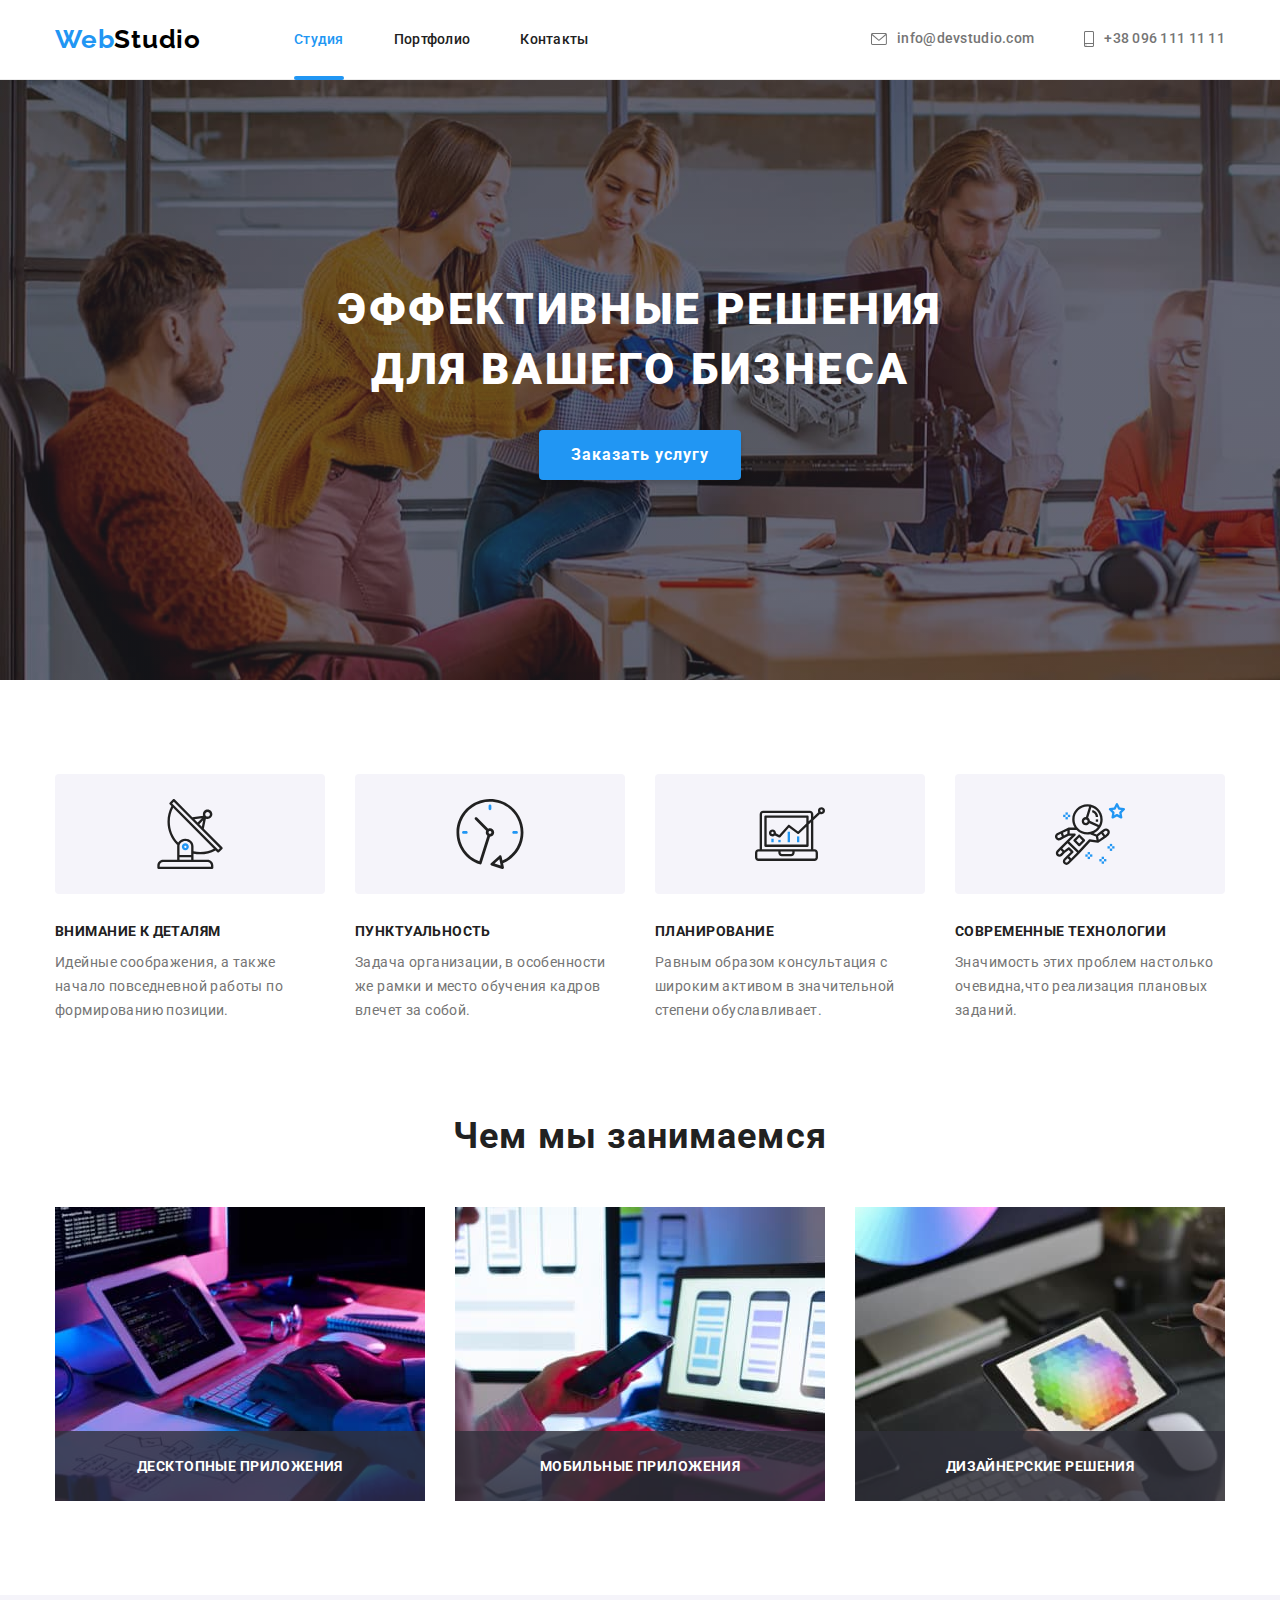
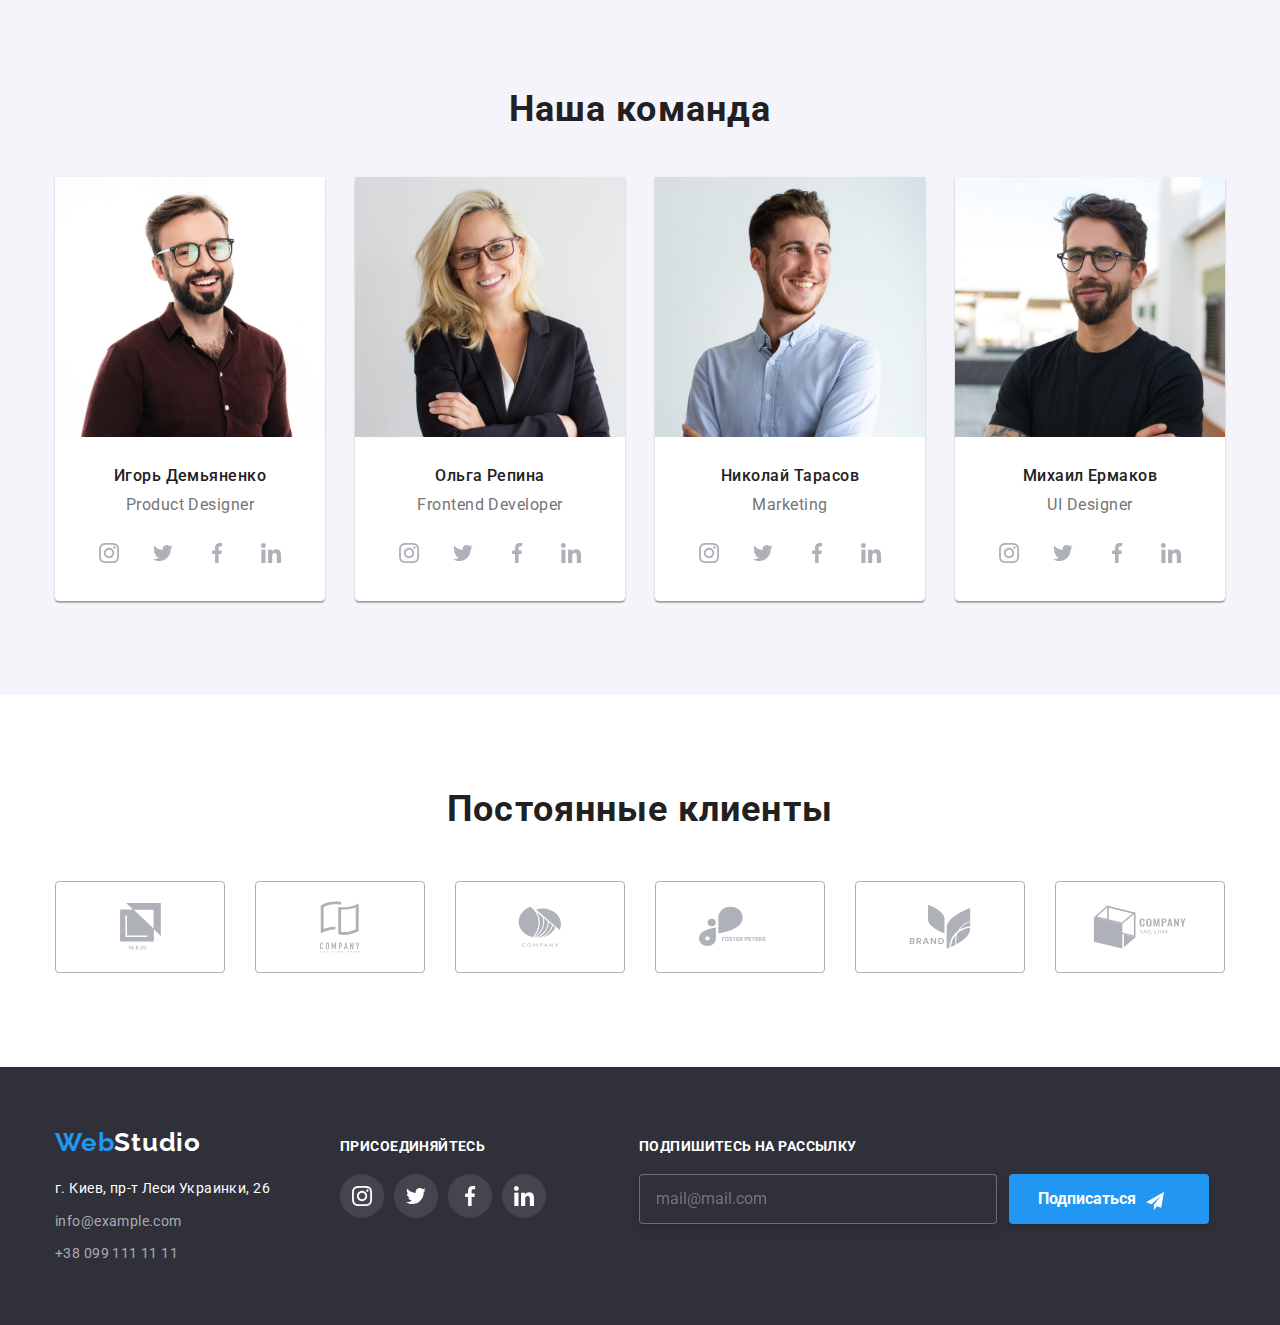
==== commit e5f25e1a: "change-coomit" ====
--- a/index.html
+++ b/index.html
@@ -10,7 +10,7 @@
       href="https://fonts.googleapis.com/css2?family=Raleway:wght@700&family=Roboto:wght@400;500;700;900&display=swap"
       rel="stylesheet"
     />
-    <link rel="stylesheet" href="./sass/base_style/_normalize.scss" />
+    <link rel="stylesheet" href="./sass/base/_normalize.scss" />
     <link
       rel="stylesheet"
       href="https://cdnjs.cloudflare.com/ajax/libs/animate.css/4.1.1/animate.min.css"
--- a/css/main.min.css
+++ b/css/main.min.css
@@ -1,2 +1,2 @@
-body{font-family:"Roboto",sans-serif}.container{width:1200px;margin:0 auto;padding-left:15px;padding-right:15px}.link{text-decoration:none}.list{list-style:none}.visually-hidden{position:absolute;width:1px;height:1px;margin:-1px;border:0;padding:0;white-space:nowrap;clip-path:inset(100%);clip:rect(0 0 0 0);overflow:hidden}h1,h2,h3,h4,h5,h6,p{margin-top:0;margin-bottom:0}ul,ol{margin-top:0;margin-bottom:0;padding-left:0}img{display:block;max-width:100%}/*! modern-normalize v1.1.0 | MIT License | https://github.com/sindresorhus/modern-normalize */*,::before,::after{box-sizing:border-box}html{line-height:1.15;-webkit-text-size-adjust:100%;-moz-tab-size:4;tab-size:4}body{margin:0;font-family:system-ui,-apple-system,"Segoe UI",Roboto,Helvetica,Arial,sans-serif,"Apple Color Emoji","Segoe UI Emoji"}hr{height:0;color:inherit}abbr[title]{text-decoration:underline dotted}b,strong{font-weight:bolder}code,kbd,samp,pre{font-family:ui-monospace, SFMono-Regular, Consolas, 'Liberation Mono', Menlo, monospace;font-size:1em}small{font-size:80%}sub,sup{font-size:75%;line-height:0;position:relative;vertical-align:baseline}sub{bottom:-0.25em}sup{top:-0.5em}table{text-indent:0;border-color:inherit}button,input,optgroup,select,textarea{font-family:inherit;font-size:100%;line-height:1.15;margin:0}button,select{text-transform:none}button,[type='button'],[type='reset'],[type='submit']{-webkit-appearance:button}::-moz-focus-inner{border-style:none;padding:0}:-moz-focusring{outline:1px dotted ButtonText}:-moz-ui-invalid{box-shadow:none}legend{padding:0}progress{vertical-align:baseline}::-webkit-inner-spin-button,::-webkit-outer-spin-button{height:auto}[type='search']{-webkit-appearance:textfield;outline-offset:-2px}::-webkit-search-decoration{-webkit-appearance:none}::-webkit-file-upload-button{-webkit-appearance:button;font:inherit}summary{display:list-item}.header{padding-top:24px;padding-bottom:24px;background-color:#ffffff;border-bottom:1px solid #ececec}.header-container{display:flex}.navigation-header{display:flex;align-items:center}.navigation-header__logo{font-family:"Raleway",sans-serif;font-style:normal;font-weight:700;font-size:26px;line-height:1.19;letter-spacing:0.03em;color:#000000;margin-right:93px}.navigation-header__logo-type{font-family:"Raleway",sans-serif;font-style:normal;font-weight:700;font-size:26px;line-height:1.19;letter-spacing:0.03em;color:#2196f3}.menu{display:flex;align-items:center}.menu__item:not(:last-child){margin-right:50px}.menu__link{font-family:"Roboto",sans-serif;font-weight:500;font-size:14px;line-height:1.14;letter-spacing:0.02em;position:relative;color:#212121;transition-property:color;transition-duration:250ms;transition-timing-function:cubic-bezier(0.4, 0, 0.2, 1)}.menu__link--current{color:#2196f3}.menu__link--link{text-decoration:none}.menu__link::after{content:'';display:block;position:absolute;width:100%;height:4px;bottom:-33px;background-color:#2196f3;border-radius:2px;opacity:0;transition:250ms cubic-bezier(0.4, 0, 0.2, 1)}.menu__link:hover,.menu__link:focus{color:#2196f3}.menu__link:hover::after,.menu__link:focus::after{color:#2196f3;opacity:1}.menu__link--current::after{color:#2196f3;content:'';display:block;position:absolute;width:100%;height:4px;bottom:-33px;background-color:#2196f3;border-radius:2px;opacity:1;transition:250ms cubic-bezier(0.4, 0, 0.2, 1)}.contacts-list-header{margin-left:auto;display:flex;align-items:center}.contacts-list-header__item:not(:last-child){margin-right:50px}.contacts-list-header__mail{font-family:"Roboto",sans-serif;font-weight:500;font-size:14px;line-height:1.14;letter-spacing:0.02em;color:#757575;display:flex;align-items:center;transition-property:color;transition-duration:250ms;transition-timing-function:cubic-bezier(0.4, 0, 0.2, 1)}.contacts-list-header__mail:hover,.contacts-list-header__mail:focus{color:#2196f3}.contacts-list-header__phone-number{font-family:"Roboto",sans-serif;font-weight:500;font-size:14px;line-height:1.14;letter-spacing:0.02em;color:#757575;display:flex;align-items:center;transition-property:color;transition-duration:250ms;transition-timing-function:cubic-bezier(0.4, 0, 0.2, 1)}.contacts-list-header__phone-number:hover,.contacts-list-header__phone-number:focus{color:#2196f3}.contacts-list-header__icon-contact{fill:currentColor;margin-right:10px}.hero{background-image:linear-gradient(rgba(47,48,58,0.4), rgba(47,48,58,0.4)),url("../images/bg-img/bg-img.jpg");background-color:#c4c4c4;background-size:cover;padding-top:200px;padding-bottom:200px}.hero-container{width:1200px;margin:0 auto;padding-left:15px;padding-right:15px}.hero-title{font-weight:900;font-size:44px;line-height:1.36;text-align:center;letter-spacing:0.06em;text-transform:uppercase;color:#ffffff;margin:0 auto;width:696px;margin-bottom:30px}.modal-btn{box-shadow:0px 4px 4px rgba(0,0,0,0.15);border-radius:4px;height:50px;padding:10px 32px;margin-bottom:200px;background-color:#2196f3;font-weight:700;font-size:16px;line-height:1.87;letter-spacing:0.06em;display:flex;align-items:center;text-align:center;margin:0 auto;cursor:pointer;border:none;color:#ffffff}.advantages{background-color:#ffffff;padding-top:94px;padding-bottom:94px}.advantages-container{width:1200px;margin:0 auto;padding-left:15px;padding-right:15px;display:flex;align-items:center}.advantages-title--visually-hidden{position:absolute;width:1px;height:1px;margin:-1px;border:0;padding:0;white-space:nowrap;clip-path:inset(100%);clip:rect(0 0 0 0);overflow:hidden}.advantages-list{display:flex;align-items:center}.advantages-list--list-hidden{list-style:none}.advantages-list__item{width:270px;flex-basis:calc((100% - 120px) / 4)}.advantages-list__item:not(:last-child){margin-right:30px}.advantages-list__icon{display:flex;align-items:center;justify-content:center;width:270px;height:120px;background:#f5f4fa;border-radius:4px;margin-bottom:30px}.advantages-list__title{font-weight:700;font-size:14px;line-height:1.14;letter-spacing:0.03em;text-transform:uppercase;color:#212121;padding-bottom:10px}.advantages-list__text{font-weight:400;font-size:14px;line-height:24px;letter-spacing:0.03em;color:#757575}.about-as{background-color:#ffffff;padding-bottom:94px}.container-about-as{width:1200px;margin:0 auto;padding-left:15px;padding-right:15px}.about-as-title{font-weight:700;font-size:36px;line-height:1.16;text-align:center;letter-spacing:0.03em;color:#212121;margin-bottom:50px}.about-as-list{display:flex;align-items:center}.about-as-list--list{list-style:none}.about-as-list__item:not(:last-child){margin-right:30px}.product{display:flex;position:relative}.product__thumb{width:370px;height:70px;bottom:0;background:rgba(47,48,58,0.8);display:flex;align-items:center;justify-content:center;margin:0 auto;text-align:center;position:absolute}.products__actions-title{font-family:"Roboto",sans-serif;font-style:normal;font-weight:700;font-size:14px;line-height:16px;text-align:center;letter-spacing:0.03em;text-transform:uppercase;color:#ffffff}.our-team{background-color:#f5f4fa;padding-top:94px;padding-bottom:94px}.our-team-container{width:1200px;margin:0 auto;padding-left:15px;padding-right:15px}.our-team-title{font-weight:700;font-size:36px;line-height:1.16;text-align:center;letter-spacing:0.03em;color:#212121;margin-bottom:46px}.our-team-list{display:flex;align-items:center;flex-wrap:wrap;margin-top:-30px;margin-left:-30px}.our-team-list--list{list-style:none}.our-team-list__item{margin-top:30px;margin-left:30px;background:#ffffff;box-shadow:0px 1px 3px rgba(0,0,0,0.12),0px 1px 1px rgba(0,0,0,0.14),0px 2px 1px rgba(0,0,0,0.2);border-radius:0px 0px 4px 4px}.people{padding-top:30px;padding-bottom:26px;padding-right:32px;padding-left:32px}.people__title{font-weight:500;font-size:16px;line-height:1.18;text-align:center;letter-spacing:0.03em;margin-bottom:10px;color:#212121}.people__text{font-weight:400;font-size:16px;line-height:1.18;text-align:center;letter-spacing:0.03em;color:#757575;margin-bottom:16px}.social-list{display:flex;align-items:center;justify-content:space-between}.social-list--list{list-style:none}.social-list__link{display:flex;align-items:center;justify-content:center;width:44px;height:44px;border-radius:50%;fill:#afb1b8;transition-property:fill, background-color;transition-duration:250ms;transition-timing-function:cubic-bezier(0.4, 0, 0.2, 1)}.social-list__link:hover,.social-list__link:focus{background-color:#2196f3;fill:#ffffff}.social-list__link--link{list-style:none}.our-partners{background-color:#ffffff;padding-top:94px;padding-bottom:94px}.our-partners-container{width:1200px;margin:0 auto;padding-left:15px;padding-right:15px}.our-partners-title{font-weight:700;font-size:36px;line-height:1.16;text-align:center;letter-spacing:0.03em;color:#212121;margin-bottom:50px}.our-partners-list{fill:#afb1b8;display:flex;align-items:center}.our-partners-list--list{list-style:none}.our-partners-list__item:not(:last-child){margin-right:30px}.our-partners-list__link{display:flex;align-items:center;justify-content:center;display:flex;width:170px;height:92px;left:215px;top:2493px;fill:#afb1b8;border:1px solid #afb1b8;box-sizing:border-box;border-radius:4px;display:flex;align-items:center;transition-property:fill, border;transition-duration:250ms;transition-timing-function:cubic-bezier(0.4, 0, 0.2, 1)}.our-partners-list__link:hover,.our-partners-list__link:focus{fill:#2196f3;border:1px solid #2196f3}.our-partners-list__icon-partners{display:flex;align-items:center}.footer{background-color:#2f303a;padding-bottom:60px;padding-top:60px}.flex-footer{display:flex;align-items:baseline;width:1200px;margin:0 auto;padding-left:15px;padding-right:15px}.address-list{display:flex;flex-direction:column}.address-list--list{list-style:none}.address-list__item:not(:last-child){margin-bottom:9px}.address-list__link{font-style:normal;font-weight:400;font-size:14px;line-height:1.71;letter-spacing:0.03em;color:#ffffff;transition-property:color;transition-duration:250ms;transition-timing-function:cubic-bezier(0.4, 0, 0.2, 1)}.address-list__link--link{text-decoration:none}.address-list__mail{font-style:normal;font-weight:400;font-size:14px;line-height:1.71;letter-spacing:0.03em;color:rgba(255,255,255,0.6);transition-property:color;transition-duration:250ms;transition-timing-function:cubic-bezier(0.4, 0, 0.2, 1)}.address-list__phone{font-style:normal;font-weight:400;font-size:14px;line-height:21.714px;letter-spacing:0.03em;color:rgba(255,255,255,0.6);transition-property:color;transition-duration:250ms;transition-timing-function:cubic-bezier(0.4, 0, 0.2, 1)}.address-list__link:hover,.address-list__link:focus{color:rgba(255,255,255,0.6)}.address-list__mail:hover,.address-list__mail:focus{color:#ffffff}.address-list__phone:hover,.address-list__phone:focus{color:#ffffff}.footer-contacts__contacts{margin-right:70px}.footer-contacts__contacts--visualyhidden{position:absolute;width:1px;height:1px;margin:-1px;border:0;padding:0;white-space:nowrap;clip-path:inset(100%);clip:rect(0 0 0 0);overflow:hidden}.footer-contacts__logo-footer{font-family:"Raleway",sans-serif;font-style:normal;font-weight:700;font-size:26px;line-height:1.19;letter-spacing:0.03em;color:#ffffff;display:block;align-items:center;margin-bottom:20px}.footer-contacts__logo-type-footer{font-family:"Raleway",sans-serif;font-style:normal;font-weight:700;font-size:26px;line-height:1.19;letter-spacing:0.03em;color:#2196f3}.footer-contacts__logo-footer--link{text-decoration:none}.footer-link{margin-right:93px}.footer-title{width:145px;height:16px;font-family:"Roboto",sans-serif;font-style:normal;font-weight:700;font-size:14px;line-height:16px;letter-spacing:0.03em;text-transform:uppercase;text-align:center;margin-bottom:20px;color:#ffffff;display:block}.footer-social-list{display:flex;align-items:center}.footer-social-list--list{list-style:none}.footer-social-list__item{display:flex}.footer-social-list__item:not(:last-child){margin-right:10px}.footer-social-list__link{display:flex;align-items:center;justify-content:center;width:44px;height:44px;border-radius:50%;background:rgba(255,255,255,0.1);fill:#ffffff;transition-property:background-color;transition-duration:250ms;transition-timing-function:cubic-bezier(0.4, 0, 0.2, 1)}.footer-social-list__link:hover,.footer-social-list__link:focus{background-color:#2196f3}.form-title{margin-bottom:20px;display:block;font-family:var(--main-font);font-style:normal;font-weight:700;font-size:14px;line-height:16px;letter-spacing:0.03em;text-transform:uppercase;color:#ffffff}.form{display:flex;align-items:center;justify-content:center}.form__input-form{width:358px;height:50px;left:815px;top:2787px;padding-left:16px;padding-top:15px;padding-bottom:15px;margin-right:12px;background:#2f303a;color:#ffffff;border:1px solid rgba(255,255,255,0.3);box-sizing:border-box;filter:drop-shadow(0px 4px 4px rgba(0,0,0,0.15));border-radius:4px}.form__form-btn{width:200px;height:50px;display:flex;align-items:center;cursor:pointer;border:none;font-family:"Roboto",sans-serif;font-style:normal;font-weight:700;font-size:16px;line-height:30px;padding-left:29px;color:#ffffff;background:#2196f3;box-shadow:0px 4px 4px rgba(0,0,0,0.15);border-radius:4px}.form__icon-form-btn{height:18px;width:18px;margin-left:10px}.main-container-portfolio{padding-bottom:94px;padding-top:94px}.container-portfolio{width:1200px;margin:0 auto;padding-left:15px;padding-right:15px}.portfolio-title--visually-hidden{position:absolute;width:1px;height:1px;margin:-1px;border:0;padding:0;white-space:nowrap;clip-path:inset(100%);clip:rect(0 0 0 0);overflow:hidden}.porfolio-list{display:flex;justify-content:center;align-items:center;margin-bottom:50px}.porfolio-list--list{list-style:none}.portfolio-list__btn-item:not(:last-child){margin-right:8px}.portfolio-list__btn{background:#f5f4fa;font-weight:500;font-size:16px;line-height:1.62;text-align:center;letter-spacing:0.03em;cursor:pointer;color:#212121;border:none;background:#f5f4fa;border-radius:4px;padding:6px 22px;transition-property:color, background-color, box-shadow;transition-duration:250ms;transition-timing-function:cubic-bezier(0.4, 0, 0.2, 1)}.portfolio-list__btn:hover,.portfolio-list__btn:focus{background-color:#2196f3;color:#ffffff;box-shadow:0px 3px 1px rgba(0,0,0,0.1),0px 1px 2px rgba(0,0,0,0.08),0px 2px 2px rgba(0,0,0,0.12);border-radius:4px}.portfolio-list__btn--current{background-color:#2196f3;color:#ffffff}.portfolio-projects{display:flex;flex-wrap:wrap;margin-top:-30px;margin-left:-30px}.portfolio-projects--link{list-style:none}.portfolio-projects__item-card{background:#ffffff;margin-top:30px;margin-left:30px;transition-property:box-shadow;transition-duration:250ms;transition-timing-function:cubic-bezier(0.4, 0, 0.2, 1)}.portfolio-projects-product{display:flex}.portfolio-projects__link-overlay--link{text-decoration:none}.portfolio-projects__thumb{position:relative;overflow:hidden}.portfolio-projects__card{border:1px solid #e5e5e5;border-top:none;padding:24px 20px}.portfolio-projects__thumb-text{display:flex;align-items:center;justify-content:center;position:absolute;padding:64px 24px;font-family:var(--main-font);font-style:normal;font-weight:400;font-size:18px;line-height:28px;letter-spacing:0.03em;color:#ffffff;background:rgba(33,150,243,0.9);transform:translateY(0);transition:transform 250ms cubic-bezier(0.4, 0, 0.2, 1)}.portfolio-projects__title-item{font-family:"Roboto",sans-serif;font-weight:700;font-size:18px;line-height:2;letter-spacing:0.06em;color:#212121}.portfolio-projects__text{font-weight:400;font-size:16px;line-height:1.87;letter-spacing:0.03em;color:#757575}.portfolio-projects__link-overlay:hover,.portfolio-projects__link-overlay:focus{box-shadow:0px 1px 1px rgba(0,0,0,0.12),0px 4px 4px rgba(0,0,0,0.06),1px 4px 6px rgba(0,0,0,0.16);transition-property:box-shadow;transition-duration:250ms;transition-timing-function:cubic-bezier(0.4, 0, 0.2, 1)}.portfolio-projects__link-overlay:hover .portfolio-projects__thumb-text,.portfolio-projects__link-overlay:focus .portfolio-projects__thumb-text{transform:translateY(-100%);transition:transform 250ms cubic-bezier(0.4, 0, 0.2, 1)}.backdrop{position:fixed;width:100vw;height:100vh;left:0px;top:0px;opacity:1;pointer-events:auto;background:rgba(0,0,0,0.2);transform:scale(1);transition:opacity 250ms cubic-bezier(0.4, 0, 0.2, 1),visibility 250ms cubic-bezier(0.4, 0, 0.2, 1)}.backdrop--is-hidden{opacity:0;pointer-events:none;visibility:hidden;transform:scale(1)}.modal-window{position:absolute;width:528px;top:50%;left:50%;display:flex;flex-direction:column;background:#ffffff;box-shadow:0px 1px 3px rgba(0,0,0,0.12),0px 1px 1px rgba(0,0,0,0.14),0px 2px 1px rgba(0,0,0,0.2);border-radius:4px;transform:translate(-50%, -50%) scale(1);transition:transform 250ms cubic-bezier(0.4, 0, 0.2, 1)}.backdrop--is-hidden .modal-window{transform:translate(-50%, -50%) scale(0.5)}.modal-window__button-close{position:absolute;top:0;right:0;width:30px;height:30px;margin-right:10px;margin-top:8px;background:#ffffff;border:1px solid rgba(0,0,0,0.1);box-sizing:border-box;cursor:pointer;border-radius:50%;visibility:visible;display:flex;align-items:center;justify-content:center}.modal-window__button-close:hover,.modal-window__button-close:focus{fill:#2196f3}textarea{resize:none}.modal-window__form-title{font-family:"Roboto",sans-serif;font-style:normal;font-weight:700;font-size:20px;line-height:23px;text-align:center;letter-spacing:0.03em;color:#212121;margin:40px 40px 12px 40px}.modal-window-form{margin-left:auto;margin-right:auto;padding-left:40px;padding-right:40px}.modal-window-form__field{position:relative;display:flex;flex-direction:column}.modal-window-form__field:not(:last-child){margin-bottom:10px}.modal-window-form__field label{font-family:"Roboto",sans-serif;font-style:normal;font-weight:400;font-size:12px;line-height:14px;letter-spacing:0.01em;color:#757575}.modal-window-form__field textarea::placeholder{font-family:"Roboto",sans-serif;font-style:normal;font-weight:400;font-size:14px;line-height:16px;letter-spacing:0.01em;color:rgba(117,117,117,0.5)}.modal-window-form__input{width:448px;height:40px;padding-left:40px;border:1px solid rgba(33,33,33,0.2);box-sizing:border-box;border-radius:4px;margin-top:4px;transition-property:border;transition-duration:250ms;transition-timing-function:cubic-bezier(0.4, 0, 0.2, 1);outline:none}.modal-window-form__input:hover,.modal-window-form__input:focus{border:1px solid #2196f3}.modal-window-form__input ~ .modal-window-form__svg,.modal-window-form__input ~ .modal-window-form__svg{fill:#2196f3}.modal-window-form__svg{position:absolute;display:inline-block;left:12px;top:50%;width:18px;height:18px;transition-property:fill;transition-duration:250ms;transition-timing-function:cubic-bezier(0.4, 0, 0.2, 1)}.modal-window-form__text-area{padding:11px 16px;height:120px;border:1px solid rgba(33,33,33,0.2);box-sizing:border-box;border-radius:4px;margin-top:4px;transition-property:border;transition-duration:250ms;transition-timing-function:cubic-bezier(0.4, 0, 0.2, 1)}.modal-window-form__text-area:hover,.modal-window-form__text-area:focus{border:1px solid #2196f3}.modal-window-form__accept{display:flex;align-items:center;font-family:"Roboto",sans-serif;font-style:normal;font-weight:400;font-size:14px;line-height:24px;margin-top:20px;margin-bottom:30px;letter-spacing:0.03em;color:#757575}.modal-window-form__accept-label{margin:0 auto;display:flex;align-items:center;justify-content:center}.modal-window-form__checkbox-input{-webkit-appearance:none;-moz-appearance:none;appearance:none;position:absolute}.modal-window-form__checkbox-input:checked+.modal-window-form__checkbox-icon{background-image:url(../images/check-box-img/icon-check-done.svg)}.modal-window-form__checkbox-icon{display:inline-flex;width:16px;height:15px;margin-right:7px;cursor:pointer;background-image:url(../images/check-box-img/vector.svg)}.modal-window-form__pdf{font-family:"Roboto",sans-serif;font-style:normal;font-weight:400;font-size:14px;line-height:24px;letter-spacing:0.03em;color:#2196f3;border-bottom:1px solid #2196f3}.modal-window-form__pdf--link{text-decoration:none}.modal-window-form__btn{display:flex;align-items:center;justify-content:center;margin:0 auto;width:200px;height:50px;cursor:pointer;border:none;background:#2196f3;box-shadow:0px 4px 4px rgba(0,0,0,0.15);border-radius:4px;font-family:"Roboto",sans-serif;font-style:normal;font-weight:700;font-size:16px;line-height:30px;letter-spacing:0.06em;color:#ffffff;margin-bottom:40px}
+.container{width:1200px;margin:0 auto;padding-left:15px;padding-right:15px}.link{text-decoration:none}.list{list-style:none}.visually-hidden{position:absolute;width:1px;height:1px;margin:-1px;border:0;padding:0;white-space:nowrap;clip-path:inset(100%);clip:rect(0 0 0 0);overflow:hidden}h1,h2,h3,h4,h5,h6,p{margin-top:0;margin-bottom:0}ul,ol{margin-top:0;margin-bottom:0;padding-left:0}img{display:block;max-width:100%}/*! modern-normalize v1.1.0 | MIT License | https://github.com/sindresorhus/modern-normalize */*,::before,::after{box-sizing:border-box}html{line-height:1.15;-webkit-text-size-adjust:100%;-moz-tab-size:4;tab-size:4}body{margin:0;font-family:system-ui,-apple-system,"Segoe UI",Roboto,Helvetica,Arial,sans-serif,"Apple Color Emoji","Segoe UI Emoji"}hr{height:0;color:inherit}abbr[title]{text-decoration:underline dotted}b,strong{font-weight:bolder}code,kbd,samp,pre{font-family:ui-monospace, SFMono-Regular, Consolas, 'Liberation Mono', Menlo, monospace;font-size:1em}small{font-size:80%}sub,sup{font-size:75%;line-height:0;position:relative;vertical-align:baseline}sub{bottom:-0.25em}sup{top:-0.5em}table{text-indent:0;border-color:inherit}button,input,optgroup,select,textarea{font-family:inherit;font-size:100%;line-height:1.15;margin:0}button,select{text-transform:none}button,[type='button'],[type='reset'],[type='submit']{-webkit-appearance:button}::-moz-focus-inner{border-style:none;padding:0}:-moz-focusring{outline:1px dotted ButtonText}:-moz-ui-invalid{box-shadow:none}legend{padding:0}progress{vertical-align:baseline}::-webkit-inner-spin-button,::-webkit-outer-spin-button{height:auto}[type='search']{-webkit-appearance:textfield;outline-offset:-2px}::-webkit-search-decoration{-webkit-appearance:none}::-webkit-file-upload-button{-webkit-appearance:button;font:inherit}summary{display:list-item}body{font-family:"Roboto",sans-serif}.header{padding-top:24px;padding-bottom:24px;background-color:#ffffff;border-bottom:1px solid #ececec}.header-container{display:flex}.navigation-header{display:flex;align-items:center}.navigation-header__logo{font-family:"Raleway",sans-serif;font-style:normal;font-weight:700;font-size:26px;line-height:1.19;letter-spacing:0.03em;color:#000000;margin-right:93px}.navigation-header__logo-type{font-family:"Raleway",sans-serif;font-style:normal;font-weight:700;font-size:26px;line-height:1.19;letter-spacing:0.03em;color:#2196f3}.menu{display:flex;align-items:center}.menu__item:not(:last-child){margin-right:50px}.menu__link{font-family:"Roboto",sans-serif;font-weight:500;font-size:14px;line-height:1.14;letter-spacing:0.02em;position:relative;color:#212121;transition-property:color;transition-duration:250ms;transition-timing-function:cubic-bezier(0.4, 0, 0.2, 1)}.menu__link--current{color:#2196f3}.menu__link--link{text-decoration:none}.menu__link::after{content:'';display:block;position:absolute;width:100%;height:4px;bottom:-33px;background-color:#2196f3;border-radius:2px;opacity:0;transition:250ms cubic-bezier(0.4, 0, 0.2, 1)}.menu__link:hover,.menu__link:focus{color:#2196f3}.menu__link:hover::after,.menu__link:focus::after{color:#2196f3;opacity:1}.menu__link--current::after{color:#2196f3;content:'';display:block;position:absolute;width:100%;height:4px;bottom:-33px;background-color:#2196f3;border-radius:2px;opacity:1;transition:250ms cubic-bezier(0.4, 0, 0.2, 1)}.contacts-list-header{margin-left:auto;display:flex;align-items:center}.contacts-list-header__item:not(:last-child){margin-right:50px}.contacts-list-header__mail{font-family:"Roboto",sans-serif;font-weight:500;font-size:14px;line-height:1.14;letter-spacing:0.02em;color:#757575;display:flex;align-items:center;transition-property:color;transition-duration:250ms;transition-timing-function:cubic-bezier(0.4, 0, 0.2, 1)}.contacts-list-header__mail:hover,.contacts-list-header__mail:focus{color:#2196f3}.contacts-list-header__phone-number{font-family:"Roboto",sans-serif;font-weight:500;font-size:14px;line-height:1.14;letter-spacing:0.02em;color:#757575;display:flex;align-items:center;transition-property:color;transition-duration:250ms;transition-timing-function:cubic-bezier(0.4, 0, 0.2, 1)}.contacts-list-header__phone-number:hover,.contacts-list-header__phone-number:focus{color:#2196f3}.contacts-list-header__icon-contact{fill:currentColor;margin-right:10px}.hero{background-image:linear-gradient(rgba(47,48,58,0.4), rgba(47,48,58,0.4)),url("../images/bg-img/bg-img.jpg");background-color:#c4c4c4;background-size:cover;padding-top:200px;padding-bottom:200px}.hero-container{width:1200px;margin:0 auto;padding-left:15px;padding-right:15px}.hero-title{font-weight:900;font-size:44px;line-height:1.36;text-align:center;letter-spacing:0.06em;text-transform:uppercase;color:#ffffff;margin:0 auto;width:696px;margin-bottom:30px}.modal-btn{box-shadow:0px 4px 4px rgba(0,0,0,0.15);border-radius:4px;height:50px;padding:10px 32px;margin-bottom:200px;background-color:#2196f3;font-weight:700;font-size:16px;line-height:1.87;letter-spacing:0.06em;display:flex;align-items:center;text-align:center;margin:0 auto;cursor:pointer;border:none;color:#ffffff}.advantages{background-color:#ffffff;padding-top:94px;padding-bottom:94px}.advantages-container{width:1200px;margin:0 auto;padding-left:15px;padding-right:15px;display:flex;align-items:center}.advantages-title--visually-hidden{position:absolute;width:1px;height:1px;margin:-1px;border:0;padding:0;white-space:nowrap;clip-path:inset(100%);clip:rect(0 0 0 0);overflow:hidden}.advantages-list{display:flex;align-items:center}.advantages-list--list-hidden{list-style:none}.advantages-list__item{width:270px;flex-basis:calc((100% - 120px) / 4)}.advantages-list__item:not(:last-child){margin-right:30px}.advantages-list__icon{display:flex;align-items:center;justify-content:center;width:270px;height:120px;background:#f5f4fa;border-radius:4px;margin-bottom:30px}.advantages-list__title{font-weight:700;font-size:14px;line-height:1.14;letter-spacing:0.03em;text-transform:uppercase;color:#212121;padding-bottom:10px}.advantages-list__text{font-weight:400;font-size:14px;line-height:24px;letter-spacing:0.03em;color:#757575}.about-as{background-color:#ffffff;padding-bottom:94px}.container-about-as{width:1200px;margin:0 auto;padding-left:15px;padding-right:15px}.about-as-title{font-weight:700;font-size:36px;line-height:1.16;text-align:center;letter-spacing:0.03em;color:#212121;margin-bottom:50px}.about-as-list{display:flex;align-items:center}.about-as-list--list{list-style:none}.about-as-list__item:not(:last-child){margin-right:30px}.product{display:flex;position:relative}.product__thumb{width:370px;height:70px;bottom:0;background:rgba(47,48,58,0.8);display:flex;align-items:center;justify-content:center;margin:0 auto;text-align:center;position:absolute}.products__actions-title{font-family:"Roboto",sans-serif;font-style:normal;font-weight:700;font-size:14px;line-height:16px;text-align:center;letter-spacing:0.03em;text-transform:uppercase;color:#ffffff}.our-team{background-color:#f5f4fa;padding-top:94px;padding-bottom:94px}.our-team-container{width:1200px;margin:0 auto;padding-left:15px;padding-right:15px}.our-team-title{font-weight:700;font-size:36px;line-height:1.16;text-align:center;letter-spacing:0.03em;color:#212121;margin-bottom:46px}.our-team-list{display:flex;align-items:center;flex-wrap:wrap;margin-top:-30px;margin-left:-30px}.our-team-list--list{list-style:none}.our-team-list__item{margin-top:30px;margin-left:30px;background:#ffffff;box-shadow:0px 1px 3px rgba(0,0,0,0.12),0px 1px 1px rgba(0,0,0,0.14),0px 2px 1px rgba(0,0,0,0.2);border-radius:0px 0px 4px 4px}.people{padding-top:30px;padding-bottom:26px;padding-right:32px;padding-left:32px}.people__title{font-weight:500;font-size:16px;line-height:1.18;text-align:center;letter-spacing:0.03em;margin-bottom:10px;color:#212121}.people__text{font-weight:400;font-size:16px;line-height:1.18;text-align:center;letter-spacing:0.03em;color:#757575;margin-bottom:16px}.social-list{display:flex;align-items:center;justify-content:space-between}.social-list--list{list-style:none}.social-list__link{display:flex;align-items:center;justify-content:center;width:44px;height:44px;border-radius:50%;fill:#afb1b8;transition-property:fill, background-color;transition-duration:250ms;transition-timing-function:cubic-bezier(0.4, 0, 0.2, 1)}.social-list__link:hover,.social-list__link:focus{background-color:#2196f3;fill:#ffffff}.social-list__link--link{list-style:none}.our-partners{background-color:#ffffff;padding-top:94px;padding-bottom:94px}.our-partners-container{width:1200px;margin:0 auto;padding-left:15px;padding-right:15px}.our-partners-title{font-weight:700;font-size:36px;line-height:1.16;text-align:center;letter-spacing:0.03em;color:#212121;margin-bottom:50px}.our-partners-list{fill:#afb1b8;display:flex;align-items:center}.our-partners-list--list{list-style:none}.our-partners-list__item:not(:last-child){margin-right:30px}.our-partners-list__link{display:flex;align-items:center;justify-content:center;display:flex;width:170px;height:92px;left:215px;top:2493px;fill:#afb1b8;border:1px solid #afb1b8;box-sizing:border-box;border-radius:4px;display:flex;align-items:center;transition-property:fill, border;transition-duration:250ms;transition-timing-function:cubic-bezier(0.4, 0, 0.2, 1)}.our-partners-list__link:hover,.our-partners-list__link:focus{fill:#2196f3;border:1px solid #2196f3}.our-partners-list__icon-partners{display:flex;align-items:center}.footer{background-color:#2f303a;padding-bottom:60px;padding-top:60px}.flex-footer{display:flex;align-items:baseline;width:1200px;margin:0 auto;padding-left:15px;padding-right:15px}.address-list{display:flex;flex-direction:column}.address-list--list{list-style:none}.address-list__item:not(:last-child){margin-bottom:9px}.address-list__link{font-style:normal;font-weight:400;font-size:14px;line-height:1.71;letter-spacing:0.03em;color:#ffffff;transition-property:color;transition-duration:250ms;transition-timing-function:cubic-bezier(0.4, 0, 0.2, 1)}.address-list__link--link{text-decoration:none}.address-list__mail{font-style:normal;font-weight:400;font-size:14px;line-height:1.71;letter-spacing:0.03em;color:rgba(255,255,255,0.6);transition-property:color;transition-duration:250ms;transition-timing-function:cubic-bezier(0.4, 0, 0.2, 1)}.address-list__phone{font-style:normal;font-weight:400;font-size:14px;line-height:21.714px;letter-spacing:0.03em;color:rgba(255,255,255,0.6);transition-property:color;transition-duration:250ms;transition-timing-function:cubic-bezier(0.4, 0, 0.2, 1)}.address-list__link:hover,.address-list__link:focus{color:rgba(255,255,255,0.6)}.address-list__mail:hover,.address-list__mail:focus{color:#ffffff}.address-list__phone:hover,.address-list__phone:focus{color:#ffffff}.footer-contacts__contacts{margin-right:70px}.footer-contacts__contacts--visualyhidden{position:absolute;width:1px;height:1px;margin:-1px;border:0;padding:0;white-space:nowrap;clip-path:inset(100%);clip:rect(0 0 0 0);overflow:hidden}.footer-contacts__logo-footer{font-family:"Raleway",sans-serif;font-style:normal;font-weight:700;font-size:26px;line-height:1.19;letter-spacing:0.03em;color:#ffffff;display:block;align-items:center;margin-bottom:20px}.footer-contacts__logo-type-footer{font-family:"Raleway",sans-serif;font-style:normal;font-weight:700;font-size:26px;line-height:1.19;letter-spacing:0.03em;color:#2196f3}.footer-contacts__logo-footer--link{text-decoration:none}.footer-link{margin-right:93px}.footer-title{width:145px;height:16px;font-family:"Roboto",sans-serif;font-style:normal;font-weight:700;font-size:14px;line-height:16px;letter-spacing:0.03em;text-transform:uppercase;text-align:center;margin-bottom:20px;color:#ffffff;display:block}.footer-social-list{display:flex;align-items:center}.footer-social-list--list{list-style:none}.footer-social-list__item{display:flex}.footer-social-list__item:not(:last-child){margin-right:10px}.footer-social-list__link{display:flex;align-items:center;justify-content:center;width:44px;height:44px;border-radius:50%;background:rgba(255,255,255,0.1);fill:#ffffff;transition-property:background-color;transition-duration:250ms;transition-timing-function:cubic-bezier(0.4, 0, 0.2, 1)}.footer-social-list__link:hover,.footer-social-list__link:focus{background-color:#2196f3}.form-title{margin-bottom:20px;display:block;font-family:var(--main-font);font-style:normal;font-weight:700;font-size:14px;line-height:16px;letter-spacing:0.03em;text-transform:uppercase;color:#ffffff}.form{display:flex;align-items:center;justify-content:center}.form__input-form{width:358px;height:50px;left:815px;top:2787px;padding-left:16px;padding-top:15px;padding-bottom:15px;margin-right:12px;background:#2f303a;color:#ffffff;border:1px solid rgba(255,255,255,0.3);box-sizing:border-box;filter:drop-shadow(0px 4px 4px rgba(0,0,0,0.15));border-radius:4px}.form__form-btn{width:200px;height:50px;display:flex;align-items:center;cursor:pointer;border:none;font-family:"Roboto",sans-serif;font-style:normal;font-weight:700;font-size:16px;line-height:30px;padding-left:29px;color:#ffffff;background:#2196f3;box-shadow:0px 4px 4px rgba(0,0,0,0.15);border-radius:4px}.form__icon-form-btn{height:18px;width:18px;margin-left:10px}.main-container-portfolio{padding-bottom:94px;padding-top:94px}.container-portfolio{width:1200px;margin:0 auto;padding-left:15px;padding-right:15px}.portfolio-title--visually-hidden{position:absolute;width:1px;height:1px;margin:-1px;border:0;padding:0;white-space:nowrap;clip-path:inset(100%);clip:rect(0 0 0 0);overflow:hidden}.porfolio-list{display:flex;justify-content:center;align-items:center;margin-bottom:50px}.porfolio-list--list{list-style:none}.portfolio-list__btn-item:not(:last-child){margin-right:8px}.portfolio-list__btn{background:#f5f4fa;font-weight:500;font-size:16px;line-height:1.62;text-align:center;letter-spacing:0.03em;cursor:pointer;color:#212121;border:none;background:#f5f4fa;border-radius:4px;padding:6px 22px;transition-property:color, background-color, box-shadow;transition-duration:250ms;transition-timing-function:cubic-bezier(0.4, 0, 0.2, 1)}.portfolio-list__btn:hover,.portfolio-list__btn:focus{background-color:#2196f3;color:#ffffff;box-shadow:0px 3px 1px rgba(0,0,0,0.1),0px 1px 2px rgba(0,0,0,0.08),0px 2px 2px rgba(0,0,0,0.12);border-radius:4px}.portfolio-list__btn--current{background-color:#2196f3;color:#ffffff}.portfolio-projects{display:flex;flex-wrap:wrap;margin-top:-30px;margin-left:-30px}.portfolio-projects--link{list-style:none}.portfolio-projects__item-card{background:#ffffff;margin-top:30px;margin-left:30px;transition-property:box-shadow;transition-duration:250ms;transition-timing-function:cubic-bezier(0.4, 0, 0.2, 1)}.portfolio-projects-products{display:flex}.portfolio-projects__link-overlay--link{text-decoration:none}.portfolio-projects__thumb{position:relative;overflow:hidden}.portfolio-projects__card{border:1px solid #e5e5e5;border-top:none;padding:24px 20px}.portfolio-projects__thumb-text{display:flex;align-items:center;justify-content:center;position:absolute;padding:64px 24px;font-family:var(--main-font);font-style:normal;font-weight:400;font-size:18px;line-height:28px;letter-spacing:0.03em;color:#ffffff;background:rgba(33,150,243,0.9);transform:translateY(0);transition:transform 250ms cubic-bezier(0.4, 0, 0.2, 1)}.portfolio-projects__title-item{font-family:"Roboto",sans-serif;font-weight:700;font-size:18px;line-height:2;letter-spacing:0.06em;color:#212121}.portfolio-projects__text{font-weight:400;font-size:16px;line-height:1.87;letter-spacing:0.03em;color:#757575}.portfolio-projects__link-overlay:hover,.portfolio-projects__link-overlay:focus{box-shadow:0px 1px 1px rgba(0,0,0,0.12),0px 4px 4px rgba(0,0,0,0.06),1px 4px 6px rgba(0,0,0,0.16);transition-property:box-shadow;transition-duration:250ms;transition-timing-function:cubic-bezier(0.4, 0, 0.2, 1)}.portfolio-projects__link-overlay:hover .portfolio-projects__thumb-text,.portfolio-projects__link-overlay:focus .portfolio-projects__thumb-text{transform:translateY(-100%);transition:transform 250ms cubic-bezier(0.4, 0, 0.2, 1)}.backdrop{position:fixed;width:100vw;height:100vh;left:0px;top:0px;opacity:1;pointer-events:auto;background:rgba(0,0,0,0.2);transform:scale(1);transition:opacity 250ms cubic-bezier(0.4, 0, 0.2, 1),visibility 250ms cubic-bezier(0.4, 0, 0.2, 1)}.backdrop--is-hidden{opacity:0;pointer-events:none;visibility:hidden;transform:scale(1)}.modal-window{position:absolute;width:528px;top:50%;left:50%;display:flex;flex-direction:column;background:#ffffff;box-shadow:0px 1px 3px rgba(0,0,0,0.12),0px 1px 1px rgba(0,0,0,0.14),0px 2px 1px rgba(0,0,0,0.2);border-radius:4px;transform:translate(-50%, -50%) scale(1);transition:transform 250ms cubic-bezier(0.4, 0, 0.2, 1)}.backdrop--is-hidden .modal-window{transform:translate(-50%, -50%) scale(0.5)}.modal-window__button-close{position:absolute;top:0;right:0;width:30px;height:30px;margin-right:10px;margin-top:8px;background:#ffffff;border:1px solid rgba(0,0,0,0.1);box-sizing:border-box;cursor:pointer;border-radius:50%;visibility:visible;display:flex;align-items:center;justify-content:center}.modal-window__button-close:hover,.modal-window__button-close:focus{fill:#2196f3}textarea{resize:none}.modal-window__form-title{font-family:"Roboto",sans-serif;font-style:normal;font-weight:700;font-size:20px;line-height:23px;text-align:center;letter-spacing:0.03em;color:#212121;margin:40px 40px 12px 40px}.modal-window-form{margin-left:auto;margin-right:auto;padding-left:40px;padding-right:40px}.modal-window-form__field{position:relative;display:flex;flex-direction:column}.modal-window-form__field:not(:last-child){margin-bottom:10px}.modal-window-form__field label{font-family:"Roboto",sans-serif;font-style:normal;font-weight:400;font-size:12px;line-height:14px;letter-spacing:0.01em;color:#757575}.modal-window-form__field textarea::placeholder{font-family:"Roboto",sans-serif;font-style:normal;font-weight:400;font-size:14px;line-height:16px;letter-spacing:0.01em;color:rgba(117,117,117,0.5)}.modal-window-form__input{width:448px;height:40px;padding-left:40px;border:1px solid rgba(33,33,33,0.2);box-sizing:border-box;border-radius:4px;margin-top:4px;transition-property:border;transition-duration:250ms;transition-timing-function:cubic-bezier(0.4, 0, 0.2, 1);outline:none}.modal-window-form__input:hover,.modal-window-form__input:focus{border:1px solid #2196f3}.modal-window-form__input ~ .modal-window-form__svg,.modal-window-form__input ~ .modal-window-form__svg{fill:#2196f3}.modal-window-form__svg{position:absolute;display:inline-block;left:12px;top:50%;width:18px;height:18px;transition-property:fill;transition-duration:250ms;transition-timing-function:cubic-bezier(0.4, 0, 0.2, 1)}.modal-window-form__text-area{padding:11px 16px;height:120px;border:1px solid rgba(33,33,33,0.2);box-sizing:border-box;border-radius:4px;margin-top:4px;transition-property:border;transition-duration:250ms;transition-timing-function:cubic-bezier(0.4, 0, 0.2, 1)}.modal-window-form__text-area:hover,.modal-window-form__text-area:focus{border:1px solid #2196f3}.modal-window-form__accept{display:flex;align-items:center;font-family:"Roboto",sans-serif;font-style:normal;font-weight:400;font-size:14px;line-height:24px;margin-top:20px;margin-bottom:30px;letter-spacing:0.03em;color:#757575}.modal-window-form__accept-label{margin:0 auto;display:flex;align-items:center;justify-content:center}.modal-window-form__checkbox-input{-webkit-appearance:none;-moz-appearance:none;appearance:none;position:absolute}.modal-window-form__checkbox-input:checked+.modal-window-form__checkbox-icon{background-image:url(../images/check-box-img/icon-check-done.svg)}.modal-window-form__checkbox-icon{display:inline-flex;width:16px;height:15px;margin-right:7px;cursor:pointer;background-image:url(../images/check-box-img/vector.svg)}.modal-window-form__pdf{font-family:"Roboto",sans-serif;font-style:normal;font-weight:400;font-size:14px;line-height:24px;letter-spacing:0.03em;color:#2196f3;border-bottom:1px solid #2196f3}.modal-window-form__pdf--link{text-decoration:none}.modal-window-form__btn{display:flex;align-items:center;justify-content:center;margin:0 auto;width:200px;height:50px;cursor:pointer;border:none;background:#2196f3;box-shadow:0px 4px 4px rgba(0,0,0,0.15);border-radius:4px;font-family:"Roboto",sans-serif;font-style:normal;font-weight:700;font-size:16px;line-height:30px;letter-spacing:0.06em;color:#ffffff;margin-bottom:40px}
 /*# sourceMappingURL=main.min.css.map */